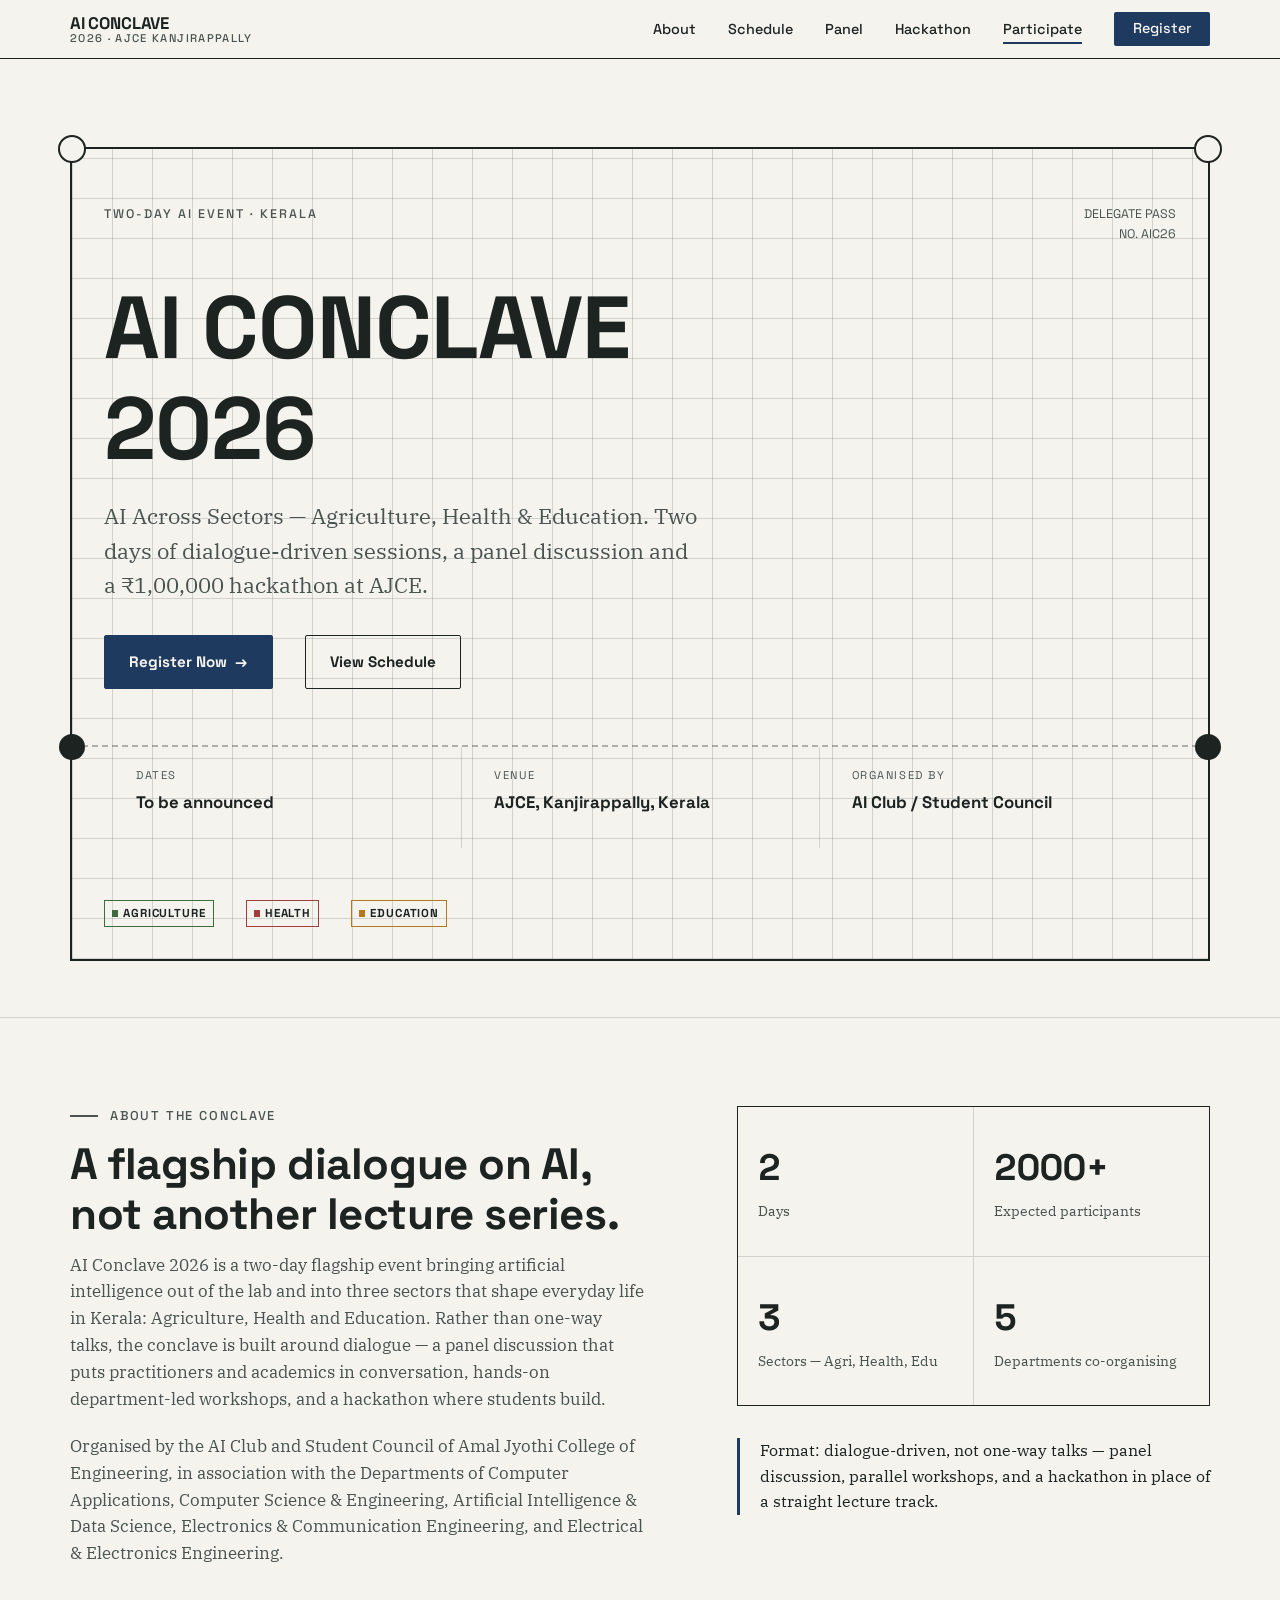
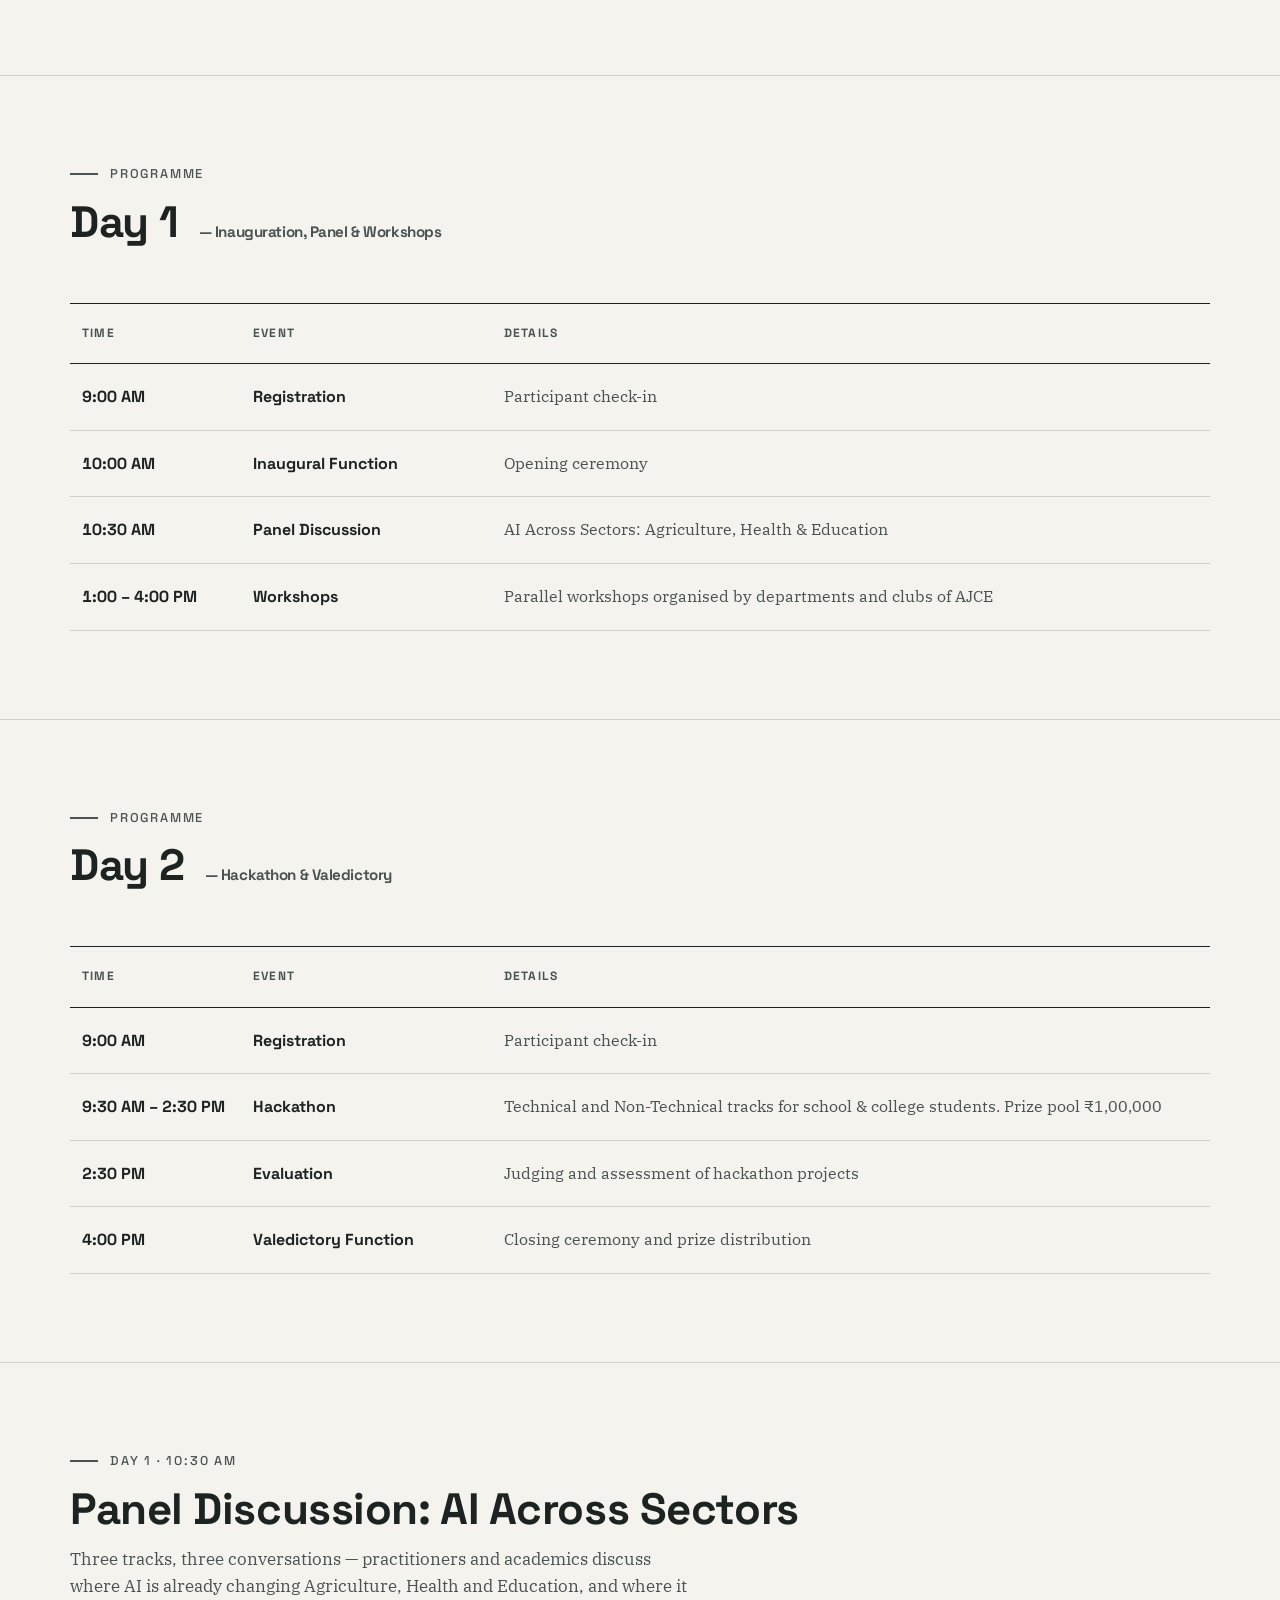
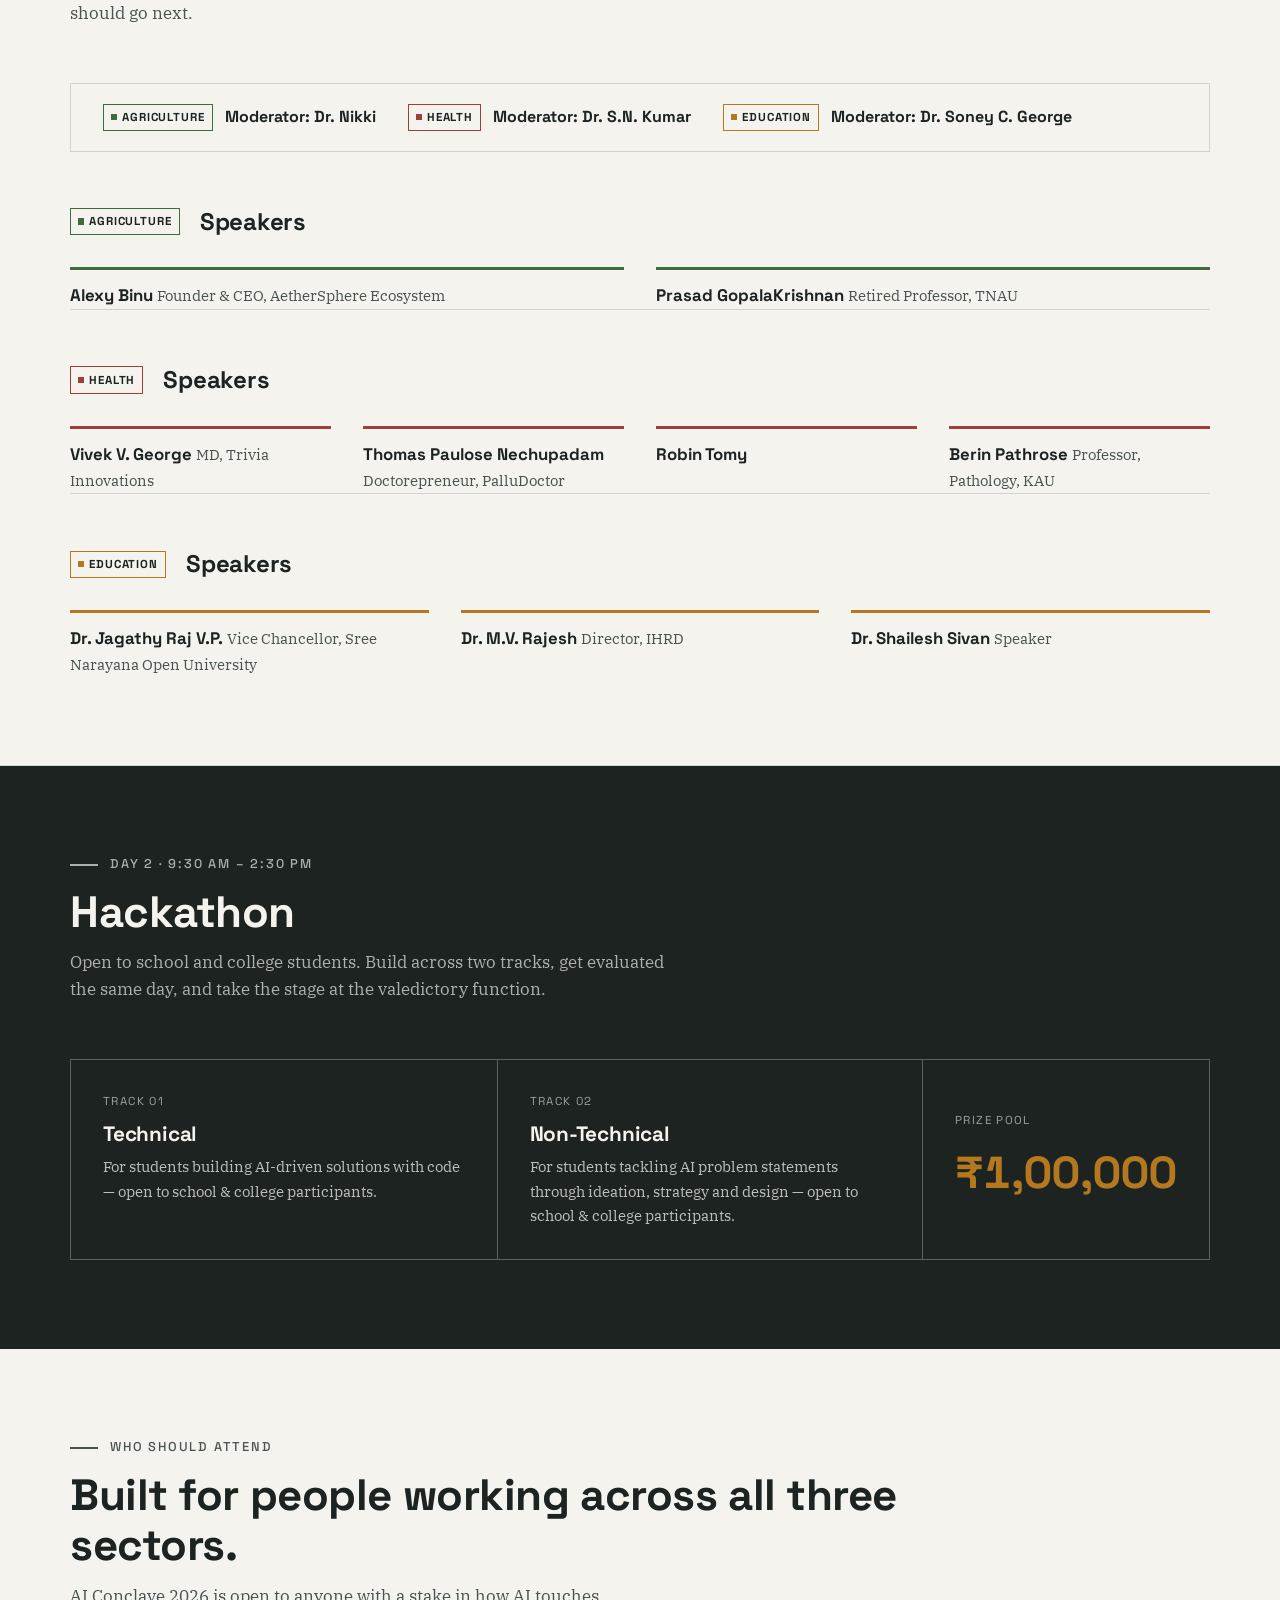
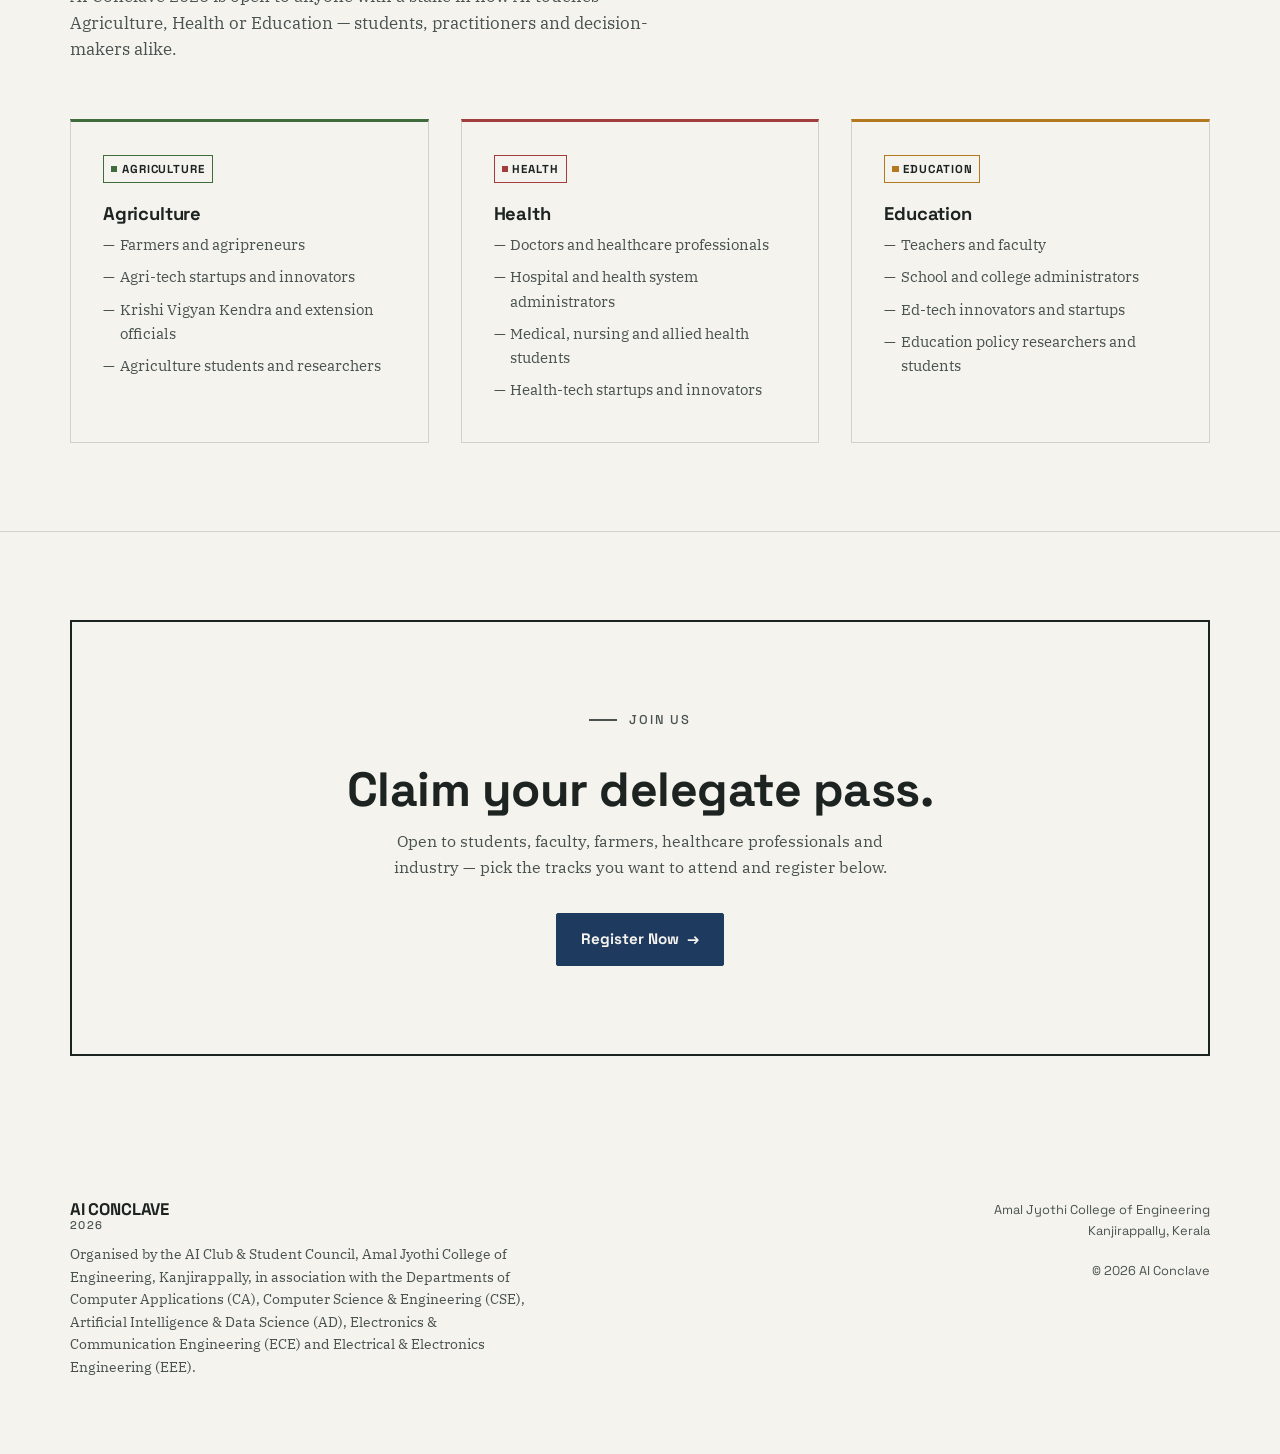
==== index.html @ 281ef2ba "samplesite" ====
<!DOCTYPE html>
<html lang="en">
<head>
  <meta charset="UTF-8" />
  <meta name="viewport" content="width=device-width, initial-scale=1.0" />
  <title>AI Conclave 2026 — AJCE Kanjirappally</title>
  <meta name="description" content="AI Conclave 2026: a two-day AI event at Amal Jyothi College of Engineering, Kanjirappally, exploring AI across Agriculture, Health & Education." />

  <!-- Google Fonts: Space Grotesk (display) + IBM Plex Serif (body) -->
  <link rel="preconnect" href="https://fonts.googleapis.com" />
  <link rel="preconnect" href="https://fonts.gstatic.com" crossorigin />
  <link href="https://fonts.googleapis.com/css2?family=Space+Grotesk:wght@500;700&family=IBM+Plex+Serif:wght@400;600&display=swap" rel="stylesheet" />

  <link rel="stylesheet" href="css/styles.css" />
</head>
<body>
  <a class="skip-link" href="#main">Skip to main content</a>

  <!-- ==========================================================================
       SITE HEADER — sticky top nav with anchor links to each page section and
       a mobile hamburger toggle (see js/main.js initMobileNav()).
       ========================================================================== -->
  <header id="site-header">
    <div class="container header-bar">
      <a class="site-logo" href="#hero">
        AI CONCLAVE
        <span class="logo-year">2026 · AJCE KANJIRAPPALLY</span>
      </a>

      <button class="nav-toggle" type="button" aria-expanded="false" aria-controls="main-nav" id="nav-toggle">
        <span class="sr-only">Menu</span>
        <span class="nav-toggle-bar"></span>
        <span class="nav-toggle-bar"></span>
        <span class="nav-toggle-bar"></span>
      </button>

      <nav class="main-nav" id="main-nav" aria-label="Primary">
        <ul class="main-nav-list">
          <li><a href="#about">About</a></li>
          <li><a href="#schedule-day1">Schedule</a></li>
          <li><a href="#panel">Panel</a></li>
          <li><a href="#hackathon">Hackathon</a></li>
          <li><a href="#participants">Participate</a></li>
          <li><a class="btn btn-primary nav-cta" href="register.html">Register</a></li>
        </ul>
      </nav>
    </div>
  </header>

  <main id="main">

    <!-- ==========================================================================
         #hero — event name, tagline, dates/venue/organiser as a boarding-pass
         style data strip on a "conference ticket" card, plus the sector key
         legend that recurs through the whole site.
         ========================================================================== -->
    <section id="hero">
      <div class="container">
        <div class="hero-ticket" data-reveal>
          <div class="hero-inner">
            <div class="hero-top">
              <span class="hero-eyebrow">Two-Day AI Event · Kerala</span>
              <span class="hero-badge-no">DELEGATE PASS<br />NO. AIC26</span>
            </div>

            <h1 class="hero-title">AI Conclave<br />2026</h1>
            <p class="hero-tagline">AI Across Sectors — Agriculture, Health &amp; Education. Two days of dialogue-driven sessions, a panel discussion and a ₹1,00,000 hackathon at AJCE.</p>

            <div class="hero-actions">
              <a class="btn btn-primary" href="register.html">
                Register Now <span class="btn-arrow" aria-hidden="true">→</span>
              </a>
              <a class="btn btn-outline" href="#schedule-day1">View Schedule</a>
            </div>
          </div>

          <div class="hero-perforation"></div>

          <div class="hero-strip">
            <div class="hero-strip-item">
              <span class="hero-strip-label">Dates</span>
              <span class="hero-strip-value">To be announced</span>
            </div>
            <div class="hero-strip-item">
              <span class="hero-strip-label">Venue</span>
              <span class="hero-strip-value">AJCE, Kanjirappally, Kerala</span>
            </div>
            <div class="hero-strip-item">
              <span class="hero-strip-label">Organised By</span>
              <span class="hero-strip-value">AI Club / Student Council</span>
            </div>
          </div>

          <div class="hero-key">
            <div class="sector-key">
              <span class="stamp stamp-agri">Agriculture</span>
              <span class="stamp stamp-health">Health</span>
              <span class="stamp stamp-edu">Education</span>
            </div>
          </div>
        </div>
      </div>
    </section>

    <!-- ==========================================================================
         #about — what the conclave is: 2-day flagship AI event spanning
         Agriculture/Health/Education, 2000+ expected participants, and the
         "dialogue not lecture" format.
         ========================================================================== -->
    <section id="about" class="section">
      <div class="container about-grid">
        <div data-reveal>
          <p class="eyebrow">About the Conclave</p>
          <h2 class="section-heading">A flagship dialogue on AI, not another lecture series.</h2>
          <p class="section-lede">AI Conclave 2026 is a two-day flagship event bringing artificial intelligence out of the lab and into three sectors that shape everyday life in Kerala: Agriculture, Health and Education. Rather than one-way talks, the conclave is built around dialogue — a panel discussion that puts practitioners and academics in conversation, hands-on department-led workshops, and a hackathon where students build.</p>
          <p class="section-lede">Organised by the AI Club and Student Council of Amal Jyothi College of Engineering, in association with the Departments of Computer Applications, Computer Science &amp; Engineering, Artificial Intelligence &amp; Data Science, Electronics &amp; Communication Engineering, and Electrical &amp; Electronics Engineering.</p>
        </div>

        <div data-reveal>
          <div class="about-stats">
            <div class="about-stat">
              <span class="about-stat-figure mono-figure">2</span>
              <span class="about-stat-label">Days</span>
            </div>
            <div class="about-stat">
              <span class="about-stat-figure mono-figure">2000+</span>
              <span class="about-stat-label">Expected participants</span>
            </div>
            <div class="about-stat">
              <span class="about-stat-figure mono-figure">3</span>
              <span class="about-stat-label">Sectors — Agri, Health, Edu</span>
            </div>
            <div class="about-stat">
              <span class="about-stat-figure mono-figure">5</span>
              <span class="about-stat-label">Departments co-organising</span>
            </div>
          </div>
          <p class="about-principle">Format: dialogue-driven, not one-way talks — panel discussion, parallel workshops, and a hackathon in place of a straight lecture track.</p>
        </div>
      </div>
    </section>

    <!-- ==========================================================================
         #schedule-day1 — Day 1 programme as a ledger-style table (time / event
         / description). Data is fixed; do not alter times or wording.
         ========================================================================== -->
    <section id="schedule-day1" class="section">
      <div class="container">
        <div class="section-head" data-reveal>
          <p class="eyebrow">Programme</p>
          <h2 class="section-heading day-heading">Day 1 <span class="mono-figure">— Inauguration, Panel &amp; Workshops</span></h2>
        </div>

        <table class="schedule-table" data-reveal>
          <caption class="sr-only">Day 1 schedule</caption>
          <thead>
            <tr>
              <th scope="col">Time</th>
              <th scope="col">Event</th>
              <th scope="col">Details</th>
            </tr>
          </thead>
          <tbody>
            <tr>
              <td class="schedule-time mono-figure">9:00 AM</td>
              <td class="schedule-event">Registration</td>
              <td class="schedule-desc">Participant check-in</td>
            </tr>
            <tr>
              <td class="schedule-time mono-figure">10:00 AM</td>
              <td class="schedule-event">Inaugural Function</td>
              <td class="schedule-desc">Opening ceremony</td>
            </tr>
            <tr>
              <td class="schedule-time mono-figure">10:30 AM</td>
              <td class="schedule-event">Panel Discussion</td>
              <td class="schedule-desc">AI Across Sectors: Agriculture, Health &amp; Education</td>
            </tr>
            <tr>
              <td class="schedule-time mono-figure">1:00 – 4:00 PM</td>
              <td class="schedule-event">Workshops</td>
              <td class="schedule-desc">Parallel workshops organised by departments and clubs of AJCE</td>
            </tr>
          </tbody>
        </table>
      </div>
    </section>

    <!-- ==========================================================================
         #schedule-day2 — Day 2 programme: hackathon, evaluation, valedictory.
         ========================================================================== -->
    <section id="schedule-day2" class="section">
      <div class="container">
        <div class="section-head" data-reveal>
          <p class="eyebrow">Programme</p>
          <h2 class="section-heading day-heading">Day 2 <span class="mono-figure">— Hackathon &amp; Valedictory</span></h2>
        </div>

        <table class="schedule-table" data-reveal>
          <caption class="sr-only">Day 2 schedule</caption>
          <thead>
            <tr>
              <th scope="col">Time</th>
              <th scope="col">Event</th>
              <th scope="col">Details</th>
            </tr>
          </thead>
          <tbody>
            <tr>
              <td class="schedule-time mono-figure">9:00 AM</td>
              <td class="schedule-event">Registration</td>
              <td class="schedule-desc">Participant check-in</td>
            </tr>
            <tr>
              <td class="schedule-time mono-figure">9:30 AM – 2:30 PM</td>
              <td class="schedule-event">Hackathon</td>
              <td class="schedule-desc">Technical and Non-Technical tracks for school &amp; college students. Prize pool ₹1,00,000</td>
            </tr>
            <tr>
              <td class="schedule-time mono-figure">2:30 PM</td>
              <td class="schedule-event">Evaluation</td>
              <td class="schedule-desc">Judging and assessment of hackathon projects</td>
            </tr>
            <tr>
              <td class="schedule-time mono-figure">4:00 PM</td>
              <td class="schedule-event">Valedictory Function</td>
              <td class="schedule-desc">Closing ceremony and prize distribution</td>
            </tr>
          </tbody>
        </table>
      </div>
    </section>

    <!-- ==========================================================================
         #panel — "AI Across Sectors" panel discussion. Contains three
         sub-sections (#panel-agriculture, #panel-health, #panel-education),
         each listing that track's speakers and moderator.
         ========================================================================== -->
    <section id="panel" class="section">
      <div class="container">
        <div class="section-head" data-reveal>
          <p class="eyebrow">Day 1 · 10:30 AM</p>
          <h2 class="section-heading">Panel Discussion: AI Across Sectors</h2>
          <p class="section-lede">Three tracks, three conversations — practitioners and academics discuss where AI is already changing Agriculture, Health and Education, and where it should go next.</p>
        </div>

        <div class="panel-moderators" data-reveal>
          <div class="panel-moderator">
            <span class="stamp stamp-agri">Agriculture</span>
            <span class="panel-moderator-name">Moderator: Dr. Nikki</span>
          </div>
          <div class="panel-moderator">
            <span class="stamp stamp-health">Health</span>
            <span class="panel-moderator-name">Moderator: Dr. S.N. Kumar</span>
          </div>
          <div class="panel-moderator">
            <span class="stamp stamp-edu">Education</span>
            <span class="panel-moderator-name">Moderator: Dr. Soney C. George</span>
          </div>
        </div>

        <!-- #panel-agriculture -->
        <section id="panel-agriculture" class="panel-track" data-reveal aria-labelledby="panel-agriculture-heading">
          <div class="panel-track-head">
            <span class="stamp stamp-agri">Agriculture</span>
            <h3 id="panel-agriculture-heading">Speakers</h3>
          </div>
          <div class="speaker-grid tone-agri">
            <div class="speaker-card">
              <span class="speaker-name">Alexy Binu</span>
              <span class="speaker-role">Founder &amp; CEO, AetherSphere Ecosystem</span>
            </div>
            <div class="speaker-card">
              <span class="speaker-name">Prasad GopalaKrishnan</span>
              <span class="speaker-role">Retired Professor, TNAU</span>
            </div>
          </div>
        </section>

        <!-- #panel-health -->
        <section id="panel-health" class="panel-track" data-reveal aria-labelledby="panel-health-heading">
          <div class="panel-track-head">
            <span class="stamp stamp-health">Health</span>
            <h3 id="panel-health-heading">Speakers</h3>
          </div>
          <div class="speaker-grid tone-health">
            <div class="speaker-card">
              <span class="speaker-name">Vivek V. George</span>
              <span class="speaker-role">MD, Trivia Innovations</span>
            </div>
            <div class="speaker-card">
              <span class="speaker-name">Thomas Paulose Nechupadam</span>
              <span class="speaker-role">Doctorepreneur, PalluDoctor</span>
            </div>
            <div class="speaker-card">
              <span class="speaker-name">Robin Tomy</span>
            </div>
            <div class="speaker-card">
              <span class="speaker-name">Berin Pathrose</span>
              <span class="speaker-role">Professor, Pathology, KAU</span>
            </div>
          </div>
        </section>

        <!-- #panel-education -->
        <section id="panel-education" class="panel-track" data-reveal aria-labelledby="panel-education-heading">
          <div class="panel-track-head">
            <span class="stamp stamp-edu">Education</span>
            <h3 id="panel-education-heading">Speakers</h3>
          </div>
          <div class="speaker-grid tone-edu">
            <div class="speaker-card">
              <span class="speaker-name">Dr. Jagathy Raj V.P.</span>
              <span class="speaker-role">Vice Chancellor, Sree Narayana Open University</span>
            </div>
            <div class="speaker-card">
              <span class="speaker-name">Dr. M.V. Rajesh</span>
              <span class="speaker-role">Director, IHRD</span>
            </div>
            <div class="speaker-card">
              <span class="speaker-name">Dr. Shailesh Sivan</span>
              <span class="speaker-role">Speaker</span>
            </div>
          </div>
        </section>
      </div>
    </section>

    <!-- ==========================================================================
         #hackathon — Day 2 highlight: Technical / Non-Technical tracks and the
         ₹1,00,000 prize pool, called out on a dark band for contrast.
         ========================================================================== -->
    <section id="hackathon" class="section">
      <div class="container">
        <div class="section-head" data-reveal>
          <p class="eyebrow">Day 2 · 9:30 AM – 2:30 PM</p>
          <h2 class="section-heading">Hackathon</h2>
          <p class="section-lede">Open to school and college students. Build across two tracks, get evaluated the same day, and take the stage at the valedictory function.</p>
        </div>

        <div class="hackathon-grid" data-reveal>
          <div class="hackathon-track">
            <span class="hackathon-track-label">Track 01</span>
            <h3>Technical</h3>
            <p>For students building AI-driven solutions with code — open to school &amp; college participants.</p>
          </div>
          <div class="hackathon-track">
            <span class="hackathon-track-label">Track 02</span>
            <h3>Non-Technical</h3>
            <p>For students tackling AI problem statements through ideation, strategy and design — open to school &amp; college participants.</p>
          </div>
          <div class="hackathon-prize">
            <span class="hackathon-prize-label">Prize Pool</span>
            <span class="hackathon-prize-figure mono-figure">₹1,00,000</span>
          </div>
        </div>
      </div>
    </section>

    <!-- ==========================================================================
         #participants — "who should attend", grouped by the three sectors
         (#participants-agri, #participants-health, #participants-edu).
         ========================================================================== -->
    <section id="participants" class="section">
      <div class="container">
        <div class="section-head" data-reveal>
          <p class="eyebrow">Who Should Attend</p>
          <h2 class="section-heading">Built for people working across all three sectors.</h2>
          <p class="section-lede">AI Conclave 2026 is open to anyone with a stake in how AI touches Agriculture, Health or Education — students, practitioners and decision-makers alike.</p>
        </div>

        <div class="participants-grid">
          <!-- #participants-agri -->
          <div id="participants-agri" class="participant-group tone-agri" data-reveal>
            <span class="stamp stamp-agri">Agriculture</span>
            <h3>Agriculture</h3>
            <ul class="participant-list">
              <li>Farmers and agripreneurs</li>
              <li>Agri-tech startups and innovators</li>
              <li>Krishi Vigyan Kendra and extension officials</li>
              <li>Agriculture students and researchers</li>
            </ul>
          </div>

          <!-- #participants-health -->
          <div id="participants-health" class="participant-group tone-health" data-reveal>
            <span class="stamp stamp-health">Health</span>
            <h3>Health</h3>
            <ul class="participant-list">
              <li>Doctors and healthcare professionals</li>
              <li>Hospital and health system administrators</li>
              <li>Medical, nursing and allied health students</li>
              <li>Health-tech startups and innovators</li>
            </ul>
          </div>

          <!-- #participants-edu -->
          <div id="participants-edu" class="participant-group tone-edu" data-reveal>
            <span class="stamp stamp-edu">Education</span>
            <h3>Education</h3>
            <ul class="participant-list">
              <li>Teachers and faculty</li>
              <li>School and college administrators</li>
              <li>Ed-tech innovators and startups</li>
              <li>Education policy researchers and students</li>
            </ul>
          </div>
        </div>
      </div>
    </section>

    <!-- ==========================================================================
         #register — closing call-to-action band linking through to the
         registration page (register.html).
         ========================================================================== -->
    <section id="register" class="section">
      <div class="container">
        <div class="register-cta-ticket" data-reveal>
          <p class="eyebrow eyebrow-center">Join Us</p>
          <h2>Claim your delegate pass.</h2>
          <p>Open to students, faculty, farmers, healthcare professionals and industry — pick the tracks you want to attend and register below.</p>
          <a class="btn btn-primary" href="register.html">
            Register Now <span class="btn-arrow" aria-hidden="true">→</span>
          </a>
        </div>
      </div>
    </section>
  </main>

  <!-- ==========================================================================
       #footer — organiser credit for the AI Club / Student Council and the
       five co-organising departments.
       ========================================================================== -->
  <footer id="footer">
    <div class="container footer-grid">
      <div class="footer-org">
        <span class="site-logo">AI CONCLAVE <span class="logo-year">2026</span></span>
        <p class="footer-departments">Organised by the AI Club &amp; Student Council, Amal Jyothi College of Engineering, Kanjirappally, in association with the Departments of Computer Applications (CA), Computer Science &amp; Engineering (CSE), Artificial Intelligence &amp; Data Science (AD), Electronics &amp; Communication Engineering (ECE) and Electrical &amp; Electronics Engineering (EEE).</p>
      </div>
      <div class="footer-meta">
        <p>Amal Jyothi College of Engineering<br />Kanjirappally, Kerala</p>
        <p>&copy; 2026 AI Conclave</p>
      </div>
    </div>
  </footer>

  <script src="js/main.js"></script>
</body>
</html>
---- css/styles.css ----
/* ==========================================================================
   AI CONCLAVE 2026 — STYLESHEET
   Organised in named blocks that mirror the HTML section IDs. Each block is
   self-contained (rules + its own responsive tweaks) so a volunteer can open
   one block and know exactly what it controls.

   CONTENTS
   1.  Custom properties (design tokens)
   2.  Reset & base
   3.  Typography utilities
   4.  Layout utilities
   5.  Buttons & sector stamps (shared components)
   6.  #site-header
   7.  #hero
   8.  #about
   9.  #schedule-day1 / #schedule-day2
   10. #panel (panel-agriculture / panel-health / panel-education)
   11. #hackathon
   12. #participants (participants-agri / -health / -edu)
   13. #register (index CTA band)
   14. #footer
   15. Register page — #registration-form
   16. Scroll-reveal animation hook
   17. Reduced motion
   ========================================================================== */

/* --------------------------------------------------------------------------
   1. Custom properties
   -------------------------------------------------------------------------- */
:root {
  /* Colors */
  --color-paper: #f4f3ee;
  --color-paper-alt: #eae7dc;
  --color-ink: #1c2321;
  --color-ink-soft: #4a5350;
  --color-line: rgba(28, 35, 33, 0.16);
  --color-line-strong: rgba(28, 35, 33, 0.32);

  --color-indigo: #1e3a5f;
  --color-indigo-dark: #142943;

  --color-agri: #3f6b3d;
  --color-health: #a13d3d;
  --color-edu: #b4791f;

  /* Type */
  --font-display: "Space Grotesk", "Segoe UI", sans-serif;
  --font-body: "IBM Plex Serif", Georgia, serif;

  /* Spacing scale */
  --space-2xs: 0.25rem;
  --space-xs: 0.5rem;
  --space-sm: 0.75rem;
  --space-md: 1.25rem;
  --space-lg: 2rem;
  --space-xl: 3.5rem;
  --space-2xl: 5.5rem;

  /* Layout */
  --container-width: 1180px;
  --border-thin: 1px solid var(--color-line);
  --border-strong: 1px solid var(--color-ink);
}

/* --------------------------------------------------------------------------
   2. Reset & base
   -------------------------------------------------------------------------- */
*,
*::before,
*::after {
  box-sizing: border-box;
}

html {
  scroll-behavior: smooth;
}

body {
  margin: 0;
  background: var(--color-paper);
  color: var(--color-ink);
  font-family: var(--font-body);
  font-size: 1rem;
  line-height: 1.6;
  -webkit-font-smoothing: antialiased;
}

img {
  max-width: 100%;
  display: block;
}

a {
  color: inherit;
}

ul,
ol {
  padding: 0;
  margin: 0;
}

li {
  list-style: none;
}

button {
  font-family: inherit;
}

/* Skip link — keyboard accessibility */
.skip-link {
  position: absolute;
  left: -999px;
  top: 0;
  background: var(--color-ink);
  color: var(--color-paper);
  padding: var(--space-sm) var(--space-md);
  z-index: 200;
  font-family: var(--font-display);
  text-decoration: none;
}

.skip-link:focus {
  left: var(--space-md);
  top: var(--space-md);
}

/* Visible keyboard focus states throughout the site */
a:focus-visible,
button:focus-visible,
input:focus-visible,
select:focus-visible,
textarea:focus-visible,
[tabindex]:focus-visible {
  outline: 3px solid var(--color-indigo);
  outline-offset: 3px;
}

/* --------------------------------------------------------------------------
   3. Typography utilities
   -------------------------------------------------------------------------- */
h1,
h2,
h3,
h4 {
  font-family: var(--font-display);
  font-weight: 700;
  line-height: 1.15;
  margin: 0 0 var(--space-sm);
  letter-spacing: -0.01em;
}

p {
  margin: 0 0 var(--space-md);
}

.eyebrow {
  font-family: var(--font-display);
  font-weight: 500;
  text-transform: uppercase;
  letter-spacing: 0.14em;
  font-size: 0.8rem;
  color: var(--color-ink-soft);
  display: flex;
  align-items: center;
  gap: var(--space-sm);
  margin: 0 0 var(--space-sm);
}

.eyebrow::before {
  content: "";
  width: 1.75rem;
  height: 2px;
  background: currentColor;
  display: inline-block;
}

.section-heading {
  font-size: clamp(1.75rem, 1.3rem + 1.8vw, 2.75rem);
  max-width: 32ch;
}

.section-lede {
  max-width: 62ch;
  color: var(--color-ink-soft);
  font-size: 1.05rem;
}

.mono-figure {
  font-family: var(--font-display);
  font-variant-numeric: tabular-nums;
}

.sr-only {
  position: absolute;
  width: 1px;
  height: 1px;
  padding: 0;
  margin: -1px;
  overflow: hidden;
  clip: rect(0, 0, 0, 0);
  white-space: nowrap;
  border: 0;
}

/* Sector tone utilities — set currentColor so stamps/borders inside inherit
   the right sector accent without repeating inline styles. */
.tone-agri {
  color: var(--color-agri);
}

.tone-health {
  color: var(--color-health);
}

.tone-edu {
  color: var(--color-edu);
}

/* --------------------------------------------------------------------------
   4. Layout utilities
   -------------------------------------------------------------------------- */
.container {
  width: 100%;
  max-width: var(--container-width);
  margin-inline: auto;
  padding-inline: var(--space-md);
}

.section {
  padding-block: var(--space-2xl);
  border-bottom: var(--border-thin);
}

.section-head {
  margin-bottom: var(--space-xl);
}

@media (max-width: 640px) {
  .section {
    padding-block: var(--space-xl);
  }
}

/* Faint grid-line texture, used sparingly as a structural motif (not decoration) */
.grid-texture {
  background-image:
    repeating-linear-gradient(0deg, var(--color-line) 0, var(--color-line) 1px, transparent 1px, transparent 48px),
    repeating-linear-gradient(90deg, var(--color-line) 0, var(--color-line) 1px, transparent 1px, transparent 48px);
  background-position: center top;
}

/* --------------------------------------------------------------------------
   5. Buttons & sector stamps (shared components)
   -------------------------------------------------------------------------- */
.btn {
  display: inline-flex;
  align-items: center;
  gap: var(--space-xs);
  font-family: var(--font-display);
  font-weight: 700;
  font-size: 0.95rem;
  text-decoration: none;
  padding: 0.9em 1.6em;
  border: var(--border-strong);
  border-radius: 2px;
  cursor: pointer;
  transition: transform 0.15s ease, background-color 0.15s ease, color 0.15s ease;
}

.btn-primary {
  background: var(--color-indigo);
  border-color: var(--color-indigo);
  color: var(--color-paper);
}

.btn-primary:hover {
  background: var(--color-indigo-dark);
  border-color: var(--color-indigo-dark);
}

.btn-outline {
  background: transparent;
  color: var(--color-ink);
}

.btn-outline:hover {
  background: var(--color-ink);
  color: var(--color-paper);
}

.btn:active {
  transform: translateY(1px);
}

.btn-arrow {
  transition: transform 0.15s ease;
}

.btn:hover .btn-arrow {
  transform: translateX(3px);
}

/* Sector stamp — the site's recurring wayfinding chip.
   Every speaker, schedule row and audience group tied to a sector
   carries one of these so the color-code reads consistently site-wide.
   The label text always stays high-contrast ink; only the border and
   dot carry the sector color, via --stamp-color (kept separate from
   `color` so the small-text label never drops below AA contrast). */
.stamp {
  display: inline-flex;
  align-items: center;
  gap: 0.4em;
  font-family: var(--font-display);
  font-weight: 700;
  font-size: 0.72rem;
  text-transform: uppercase;
  letter-spacing: 0.08em;
  padding: 0.3em 0.6em;
  color: var(--color-ink);
  border: 1px solid var(--stamp-color, var(--color-ink));
  white-space: nowrap;
}

.stamp::before {
  content: "";
  width: 0.55em;
  height: 0.55em;
  background: var(--stamp-color, currentColor);
  display: inline-block;
}

.stamp-agri {
  --stamp-color: var(--color-agri);
}

.stamp-health {
  --stamp-color: var(--color-health);
}

.stamp-edu {
  --stamp-color: var(--color-edu);
}

/* Sector key legend, reused in hero + panel + participants intros */
.sector-key {
  display: flex;
  flex-wrap: wrap;
  gap: var(--space-sm) var(--space-lg);
}

/* --------------------------------------------------------------------------
   6. #site-header
   -------------------------------------------------------------------------- */
#site-header {
  position: sticky;
  top: 0;
  z-index: 100;
  background: var(--color-paper);
  border-bottom: var(--border-strong);
}

.header-bar {
  display: flex;
  align-items: center;
  justify-content: space-between;
  padding-block: var(--space-sm);
}

.site-logo {
  font-family: var(--font-display);
  font-weight: 700;
  font-size: 1.05rem;
  text-decoration: none;
  color: var(--color-ink);
  letter-spacing: -0.01em;
  line-height: 1.1;
  display: flex;
  flex-direction: column;
}

.site-logo .logo-year {
  font-size: 0.7rem;
  font-weight: 500;
  color: var(--color-ink-soft);
  letter-spacing: 0.12em;
}

.main-nav {
  display: flex;
  align-items: center;
  gap: var(--space-lg);
}

.main-nav-list {
  display: flex;
  gap: var(--space-lg);
  align-items: center;
}

.main-nav-list a {
  font-family: var(--font-display);
  font-weight: 500;
  font-size: 0.9rem;
  text-decoration: none;
  padding-block: var(--space-2xs);
  border-bottom: 2px solid transparent;
}

.main-nav-list a:hover,
.main-nav-list a.is-active {
  border-bottom-color: var(--color-indigo);
}

.nav-cta {
  padding: 0.55em 1.2em;
  font-size: 0.85rem;
}

.nav-toggle {
  display: none;
  background: transparent;
  border: var(--border-strong);
  padding: 0.4rem 0.55rem;
  cursor: pointer;
}

.nav-toggle-bar {
  display: block;
  width: 20px;
  height: 2px;
  background: var(--color-ink);
  margin: 4px 0;
  transition: transform 0.2s ease, opacity 0.2s ease;
}

@media (max-width: 860px) {
  .nav-toggle {
    display: block;
  }

  .main-nav {
    position: fixed;
    inset: 0 0 0 30%;
    top: 57px;
    background: var(--color-paper);
    border-left: var(--border-strong);
    flex-direction: column;
    align-items: stretch;
    padding: var(--space-lg) var(--space-md);
    transform: translateX(100%);
    transition: transform 0.25s ease;
  }

  .main-nav.is-open {
    transform: translateX(0);
  }

  .main-nav-list {
    flex-direction: column;
    align-items: flex-start;
    gap: var(--space-md);
  }

  .nav-cta {
    margin-top: var(--space-md);
  }

  body.nav-open {
    overflow: hidden;
  }
}

@media (max-width: 420px) {
  .main-nav {
    inset: 0;
    top: 57px;
  }
}

/* --------------------------------------------------------------------------
   7. #hero
   -------------------------------------------------------------------------- */
#hero {
  padding-block: var(--space-2xl) var(--space-xl);
  border-bottom: var(--border-thin);
}

.hero-ticket {
  position: relative;
  border: 2px solid var(--color-ink);
  background-color: var(--color-paper);
  background-image:
    repeating-linear-gradient(0deg, var(--color-line) 0, var(--color-line) 1px, transparent 1px, transparent 40px),
    repeating-linear-gradient(90deg, var(--color-line) 0, var(--color-line) 1px, transparent 1px, transparent 40px);
  padding: var(--space-xl) var(--space-lg) 0;
}

/* Punch notches on the top-left/top-right corners of the ticket, each its
   own pseudo-element so they stay pinned to the card's own edges at any
   width (rather than the viewport's). */
.hero-ticket::before,
.hero-ticket::after {
  content: "";
  position: absolute;
  z-index: 2;
  top: -14px;
  width: 28px;
  height: 28px;
  border-radius: 50%;
  background: var(--color-paper);
  border: 2px solid var(--color-ink);
}

.hero-ticket::before {
  left: -14px;
}

.hero-ticket::after {
  right: -14px;
}

.hero-inner {
  position: relative;
  z-index: 1;
}

.hero-top {
  display: flex;
  justify-content: space-between;
  align-items: flex-start;
  gap: var(--space-md);
  margin-bottom: var(--space-lg);
}

.hero-eyebrow {
  font-family: var(--font-display);
  font-weight: 500;
  text-transform: uppercase;
  letter-spacing: 0.16em;
  font-size: 0.78rem;
  color: var(--color-ink-soft);
}

.hero-badge-no {
  font-family: var(--font-display);
  font-size: 0.78rem;
  color: var(--color-ink-soft);
  text-align: right;
}

.hero-title {
  font-size: clamp(2.6rem, 1.7rem + 5vw, 5.5rem);
  margin: 0 0 var(--space-md);
  text-transform: uppercase;
}

.hero-tagline {
  font-family: var(--font-body);
  font-size: clamp(1.05rem, 0.95rem + 0.5vw, 1.35rem);
  max-width: 46ch;
  color: var(--color-ink-soft);
  margin-bottom: var(--space-lg);
}

.hero-actions {
  display: flex;
  align-items: center;
  gap: var(--space-lg);
  flex-wrap: wrap;
  margin-bottom: var(--space-xl);
}

/* Perforated tear line above the boarding-pass style data strip */
.hero-perforation {
  position: relative;
  z-index: 1;
  border-top: 2px dashed var(--color-line-strong);
  margin: 0 calc(var(--space-lg) * -1);
}

.hero-perforation::before,
.hero-perforation::after {
  content: "";
  position: absolute;
  top: -13px;
  width: 26px;
  height: 26px;
  border-radius: 50%;
  background: var(--color-ink);
}

.hero-perforation::before {
  left: -13px;
}

.hero-perforation::after {
  right: -13px;
}

.hero-strip {
  position: relative;
  z-index: 1;
  display: grid;
  grid-template-columns: repeat(3, 1fr);
  margin: 0 calc(var(--space-lg) * -1);
  padding: 0 var(--space-lg);
}

.hero-strip-item {
  padding: var(--space-md) var(--space-lg) var(--space-lg);
  border-left: var(--border-thin);
}

.hero-strip-item:first-child {
  border-left: none;
}

.hero-strip-label {
  display: block;
  font-family: var(--font-display);
  font-size: 0.7rem;
  text-transform: uppercase;
  letter-spacing: 0.14em;
  color: var(--color-ink-soft);
  margin-bottom: 0.4em;
}

.hero-strip-value {
  font-family: var(--font-display);
  font-weight: 700;
  font-size: 1.05rem;
}

.hero-key {
  margin-top: var(--space-lg);
  padding: var(--space-md) 0 var(--space-lg);
}

@media (max-width: 720px) {
  .hero-strip {
    grid-template-columns: 1fr;
  }

  .hero-strip-item {
    border-left: none;
    border-top: var(--border-thin);
    padding-inline: 0;
  }

  .hero-strip-item:first-child {
    border-top: none;
  }

  .hero-ticket {
    padding-inline: var(--space-md);
  }

  .hero-perforation,
  .hero-strip {
    margin-inline: calc(var(--space-md) * -1);
  }

  .hero-strip {
    padding-inline: var(--space-md);
  }
}

@media (max-width: 480px) {
  .hero-top {
    flex-direction: column;
    gap: var(--space-xs);
  }

  .hero-badge-no {
    text-align: left;
  }
}

/* --------------------------------------------------------------------------
   8. #about
   -------------------------------------------------------------------------- */
.about-grid {
  display: grid;
  grid-template-columns: 1.1fr 0.9fr;
  gap: var(--space-2xl);
  align-items: start;
}

.about-stats {
  display: grid;
  grid-template-columns: 1fr 1fr;
  border: var(--border-strong);
}

.about-stat {
  padding: var(--space-lg) var(--space-md);
  border-left: var(--border-thin);
  border-top: var(--border-thin);
}

.about-stat:nth-child(odd) {
  border-left: none;
}

.about-stat:nth-child(-n + 2) {
  border-top: none;
}

.about-stat-figure {
  font-family: var(--font-display);
  font-size: clamp(1.8rem, 1.5rem + 1vw, 2.4rem);
  font-weight: 700;
  display: block;
}

.about-stat-label {
  color: var(--color-ink-soft);
  font-size: 0.9rem;
}

.about-principle {
  border-left: 3px solid var(--color-indigo);
  padding-left: var(--space-md);
  margin-top: var(--space-lg);
}

@media (max-width: 860px) {
  .about-grid {
    grid-template-columns: 1fr;
    gap: var(--space-xl);
  }
}

/* --------------------------------------------------------------------------
   9. #schedule-day1 / #schedule-day2
   -------------------------------------------------------------------------- */
.schedule-table {
  width: 100%;
  border-collapse: collapse;
  border-top: var(--border-strong);
}

.schedule-table caption {
  text-align: left;
  margin-bottom: var(--space-md);
}

.schedule-table th,
.schedule-table td {
  text-align: left;
  padding: var(--space-md) var(--space-sm);
  border-bottom: var(--border-thin);
  vertical-align: top;
}

.schedule-table thead th {
  font-family: var(--font-display);
  font-size: 0.75rem;
  text-transform: uppercase;
  letter-spacing: 0.1em;
  color: var(--color-ink-soft);
  border-bottom: var(--border-strong);
}

.schedule-time {
  font-family: var(--font-display);
  font-weight: 700;
  white-space: nowrap;
  width: 15%;
}

.schedule-event {
  font-family: var(--font-display);
  font-weight: 700;
  width: 22%;
}

.schedule-desc {
  color: var(--color-ink-soft);
}

.schedule-table tbody tr:hover {
  background: var(--color-paper-alt);
}

.day-heading {
  display: flex;
  align-items: baseline;
  gap: var(--space-md);
  flex-wrap: wrap;
}

.day-heading .mono-figure {
  font-size: 0.95rem;
  color: var(--color-ink-soft);
}

@media (max-width: 640px) {
  .schedule-table,
  .schedule-table tbody,
  .schedule-table tr,
  .schedule-table td {
    display: block;
    width: auto;
  }

  .schedule-table thead {
    display: none;
  }

  .schedule-table tr {
    padding-block: var(--space-sm);
    border-bottom: var(--border-thin);
  }

  .schedule-table td {
    border-bottom: none;
    padding: 0.2rem 0;
  }
}

/* --------------------------------------------------------------------------
   10. #panel (panel-agriculture / panel-health / panel-education)
   -------------------------------------------------------------------------- */
.panel-moderators {
  display: flex;
  flex-wrap: wrap;
  gap: var(--space-lg);
  border: var(--border-thin);
  padding: var(--space-md) var(--space-lg);
  margin-bottom: var(--space-xl);
}

.panel-moderator {
  display: flex;
  align-items: center;
  gap: var(--space-sm);
}

.panel-moderator-name {
  font-family: var(--font-display);
  font-weight: 700;
}

.panel-track {
  padding-top: var(--space-xl);
  border-top: var(--border-thin);
}

.panel-track:first-of-type {
  padding-top: 0;
  border-top: none;
}

.panel-track-head {
  display: flex;
  align-items: center;
  gap: var(--space-md);
  margin-bottom: var(--space-lg);
}

.panel-track-head h3 {
  margin: 0;
  font-size: 1.5rem;
}

.speaker-grid {
  display: grid;
  grid-template-columns: repeat(auto-fit, minmax(260px, 1fr));
  gap: var(--space-lg);
}

.speaker-card {
  border-top: 3px solid currentColor;
  padding-top: var(--space-sm);
}

.speaker-name {
  font-family: var(--font-display);
  font-weight: 700;
  font-size: 1.05rem;
  color: var(--color-ink);
}

.speaker-role {
  color: var(--color-ink-soft);
  font-size: 0.92rem;
}

/* --------------------------------------------------------------------------
   11. #hackathon
   -------------------------------------------------------------------------- */
#hackathon {
  background: var(--color-ink);
  color: var(--color-paper);
}

#hackathon .eyebrow,
#hackathon .section-lede {
  color: rgba(244, 243, 238, 0.68);
}

#hackathon .section-heading {
  color: var(--color-paper);
}

.hackathon-grid {
  display: grid;
  grid-template-columns: 1fr 1fr auto;
  gap: 0;
  border: 1px solid rgba(244, 243, 238, 0.3);
}

.hackathon-track {
  padding: var(--space-lg);
  border-left: 1px solid rgba(244, 243, 238, 0.3);
}

.hackathon-track:first-child {
  border-left: none;
}

.hackathon-track-label {
  font-family: var(--font-display);
  font-size: 0.72rem;
  text-transform: uppercase;
  letter-spacing: 0.12em;
  color: rgba(244, 243, 238, 0.6);
  margin-bottom: var(--space-sm);
  display: block;
}

.hackathon-track h3 {
  color: var(--color-paper);
  font-size: 1.3rem;
  margin-bottom: var(--space-xs);
}

.hackathon-track p {
  color: rgba(244, 243, 238, 0.75);
  margin-bottom: 0;
  font-size: 0.95rem;
}

.hackathon-prize {
  padding: var(--space-lg);
  display: flex;
  flex-direction: column;
  justify-content: center;
  align-items: flex-start;
  min-width: 220px;
  border-left: 1px solid rgba(244, 243, 238, 0.3);
}

.hackathon-prize-label {
  font-family: var(--font-display);
  font-size: 0.72rem;
  text-transform: uppercase;
  letter-spacing: 0.12em;
  color: rgba(244, 243, 238, 0.6);
  margin-bottom: var(--space-xs);
}

.hackathon-prize-figure {
  font-family: var(--font-display);
  font-weight: 700;
  font-size: clamp(2rem, 1.6rem + 1.6vw, 2.8rem);
  color: var(--color-edu);
}

@media (max-width: 780px) {
  .hackathon-grid {
    grid-template-columns: 1fr;
  }

  .hackathon-track,
  .hackathon-prize {
    border-left: none;
    border-top: 1px solid rgba(244, 243, 238, 0.3);
  }

  .hackathon-track:first-child {
    border-top: none;
  }
}

/* --------------------------------------------------------------------------
   12. #participants (participants-agri / -health / -edu)
   -------------------------------------------------------------------------- */
.participants-grid {
  display: grid;
  grid-template-columns: repeat(3, 1fr);
  gap: var(--space-lg);
}

.participant-group {
  border: var(--border-thin);
  border-top: 3px solid currentColor;
  padding: var(--space-lg);
}

.participant-group h3 {
  font-size: 1.15rem;
  margin-bottom: var(--space-xs);
  color: var(--color-ink);
}

.participant-group .stamp {
  margin-bottom: var(--space-md);
}

.participant-list li {
  position: relative;
  padding-left: 1.1em;
  margin-bottom: var(--space-xs);
  color: var(--color-ink-soft);
  font-size: 0.95rem;
}

.participant-list li::before {
  content: "\2014";
  position: absolute;
  left: 0;
  color: currentColor;
}

@media (max-width: 900px) {
  .participants-grid {
    grid-template-columns: 1fr;
  }
}

/* --------------------------------------------------------------------------
   13. #register (index CTA band)
   -------------------------------------------------------------------------- */
#register {
  border-bottom: none;
}

.register-cta-ticket {
  border: 2px solid var(--color-ink);
  padding: var(--space-2xl) var(--space-lg);
  text-align: center;
  position: relative;
}

.register-cta-ticket .eyebrow-center {
  justify-content: center;
}

.register-cta-ticket h2 {
  font-size: clamp(1.8rem, 1.4rem + 2vw, 3rem);
  margin-bottom: var(--space-sm);
}

.register-cta-ticket p {
  max-width: 50ch;
  margin-inline: auto;
  color: var(--color-ink-soft);
  margin-bottom: var(--space-lg);
}

/* --------------------------------------------------------------------------
   14. #footer
   -------------------------------------------------------------------------- */
#footer {
  padding-block: var(--space-xl);
  border-bottom: none;
}

.footer-grid {
  display: flex;
  justify-content: space-between;
  align-items: flex-start;
  gap: var(--space-lg);
  flex-wrap: wrap;
}

.footer-org {
  max-width: 46ch;
}

.footer-org .site-logo {
  margin-bottom: var(--space-sm);
}

.footer-departments {
  font-size: 0.88rem;
  color: var(--color-ink-soft);
}

.footer-meta {
  font-family: var(--font-display);
  font-size: 0.8rem;
  color: var(--color-ink-soft);
  text-align: right;
}

@media (max-width: 640px) {
  .footer-meta {
    text-align: left;
  }
}

/* --------------------------------------------------------------------------
   15. Register page — #registration-form
   -------------------------------------------------------------------------- */
.register-header {
  padding-block: var(--space-xl) var(--space-lg);
  border-bottom: var(--border-strong);
}

.register-layout {
  display: grid;
  grid-template-columns: 1fr;
  gap: var(--space-xl);
  max-width: 760px;
  margin-inline: auto;
}

.form-field {
  margin-bottom: var(--space-lg);
}

.form-field label {
  display: block;
  font-family: var(--font-display);
  font-weight: 700;
  font-size: 0.9rem;
  margin-bottom: var(--space-xs);
}

.form-hint {
  font-size: 0.82rem;
  color: var(--color-ink-soft);
  margin-top: var(--space-2xs);
  margin-bottom: 0;
}

.form-field input,
.form-field select {
  width: 100%;
  font-family: var(--font-body);
  font-size: 1rem;
  padding: 0.75em 0.9em;
  border: var(--border-strong);
  background: var(--color-paper);
  color: var(--color-ink);
  border-radius: 0;
}

.form-row {
  display: grid;
  grid-template-columns: 1fr 1fr;
  gap: var(--space-md);
}

.form-legend {
  font-family: var(--font-display);
  font-weight: 700;
  font-size: 1.1rem;
  margin-bottom: var(--space-2xs);
}

.form-fieldset {
  border: none;
  padding: 0;
  margin: 0 0 var(--space-xl);
}

.track-options {
  display: grid;
  grid-template-columns: 1fr 1fr;
  gap: var(--space-md);
  margin-top: var(--space-md);
}

.track-option {
  border: var(--border-thin);
  position: relative;
}

.track-option input[type="checkbox"] {
  position: absolute;
  top: var(--space-md);
  right: var(--space-md);
  width: 1.15em;
  height: 1.15em;
  accent-color: var(--color-indigo);
}

.track-option label {
  display: block;
  padding: var(--space-md);
  padding-right: 2.5rem;
  cursor: pointer;
}

.track-option-title {
  display: block;
  font-family: var(--font-display);
  font-weight: 700;
  margin-bottom: 0.3em;
}

.track-option-desc {
  display: block;
  font-size: 0.85rem;
  color: var(--color-ink-soft);
}

.track-option:has(input:checked) {
  border-color: var(--color-indigo);
  background: var(--color-paper-alt);
}

.form-submit-row {
  display: flex;
  align-items: center;
  gap: var(--space-md);
  flex-wrap: wrap;
}

.form-error {
  color: var(--color-health);
  font-size: 0.9rem;
  margin-top: var(--space-xs);
  display: none;
}

.form-error.is-visible {
  display: block;
}

/* Confirmation panel shown after successful client-side "submission" */
.confirmation-panel {
  display: none;
  border: 2px solid var(--color-agri);
  padding: var(--space-xl) var(--space-lg);
  text-align: center;
}

.confirmation-panel.is-visible {
  display: block;
}

.confirmation-stamp {
  display: inline-block;
  border: 2px solid var(--color-agri);
  color: var(--color-agri);
  font-family: var(--font-display);
  font-weight: 700;
  text-transform: uppercase;
  letter-spacing: 0.1em;
  font-size: 0.8rem;
  padding: 0.4em 0.9em;
  margin-bottom: var(--space-md);
  transform: rotate(-2deg);
}

.confirmation-panel h2 {
  margin-bottom: var(--space-sm);
}

.confirmation-panel p {
  color: var(--color-ink-soft);
  max-width: 48ch;
  margin-inline: auto;
}

.confirmation-summary {
  text-align: left;
  max-width: 420px;
  margin: var(--space-lg) auto;
  border-top: var(--border-thin);
  padding-top: var(--space-md);
}

.confirmation-summary dt {
  font-family: var(--font-display);
  font-size: 0.75rem;
  text-transform: uppercase;
  letter-spacing: 0.08em;
  color: var(--color-ink-soft);
  margin-top: var(--space-sm);
}

.confirmation-summary dd {
  margin: 0;
  font-weight: 600;
}

@media (max-width: 640px) {
  .form-row,
  .track-options {
    grid-template-columns: 1fr;
  }
}

/* --------------------------------------------------------------------------
   16. Scroll-reveal animation hook (see js/main.js initScrollReveal)
   -------------------------------------------------------------------------- */
[data-reveal] {
  opacity: 0;
  transform: translateY(16px);
  transition: opacity 0.6s ease, transform 0.6s ease;
}

[data-reveal].is-visible {
  opacity: 1;
  transform: translateY(0);
}

/* --------------------------------------------------------------------------
   17. Reduced motion
   -------------------------------------------------------------------------- */
@media (prefers-reduced-motion: reduce) {
  html {
    scroll-behavior: auto;
  }

  [data-reveal] {
    opacity: 1;
    transform: none;
    transition: none;
  }

  * {
    animation-duration: 0.001ms !important;
    animation-iteration-count: 1 !important;
    transition-duration: 0.001ms !important;
  }
}
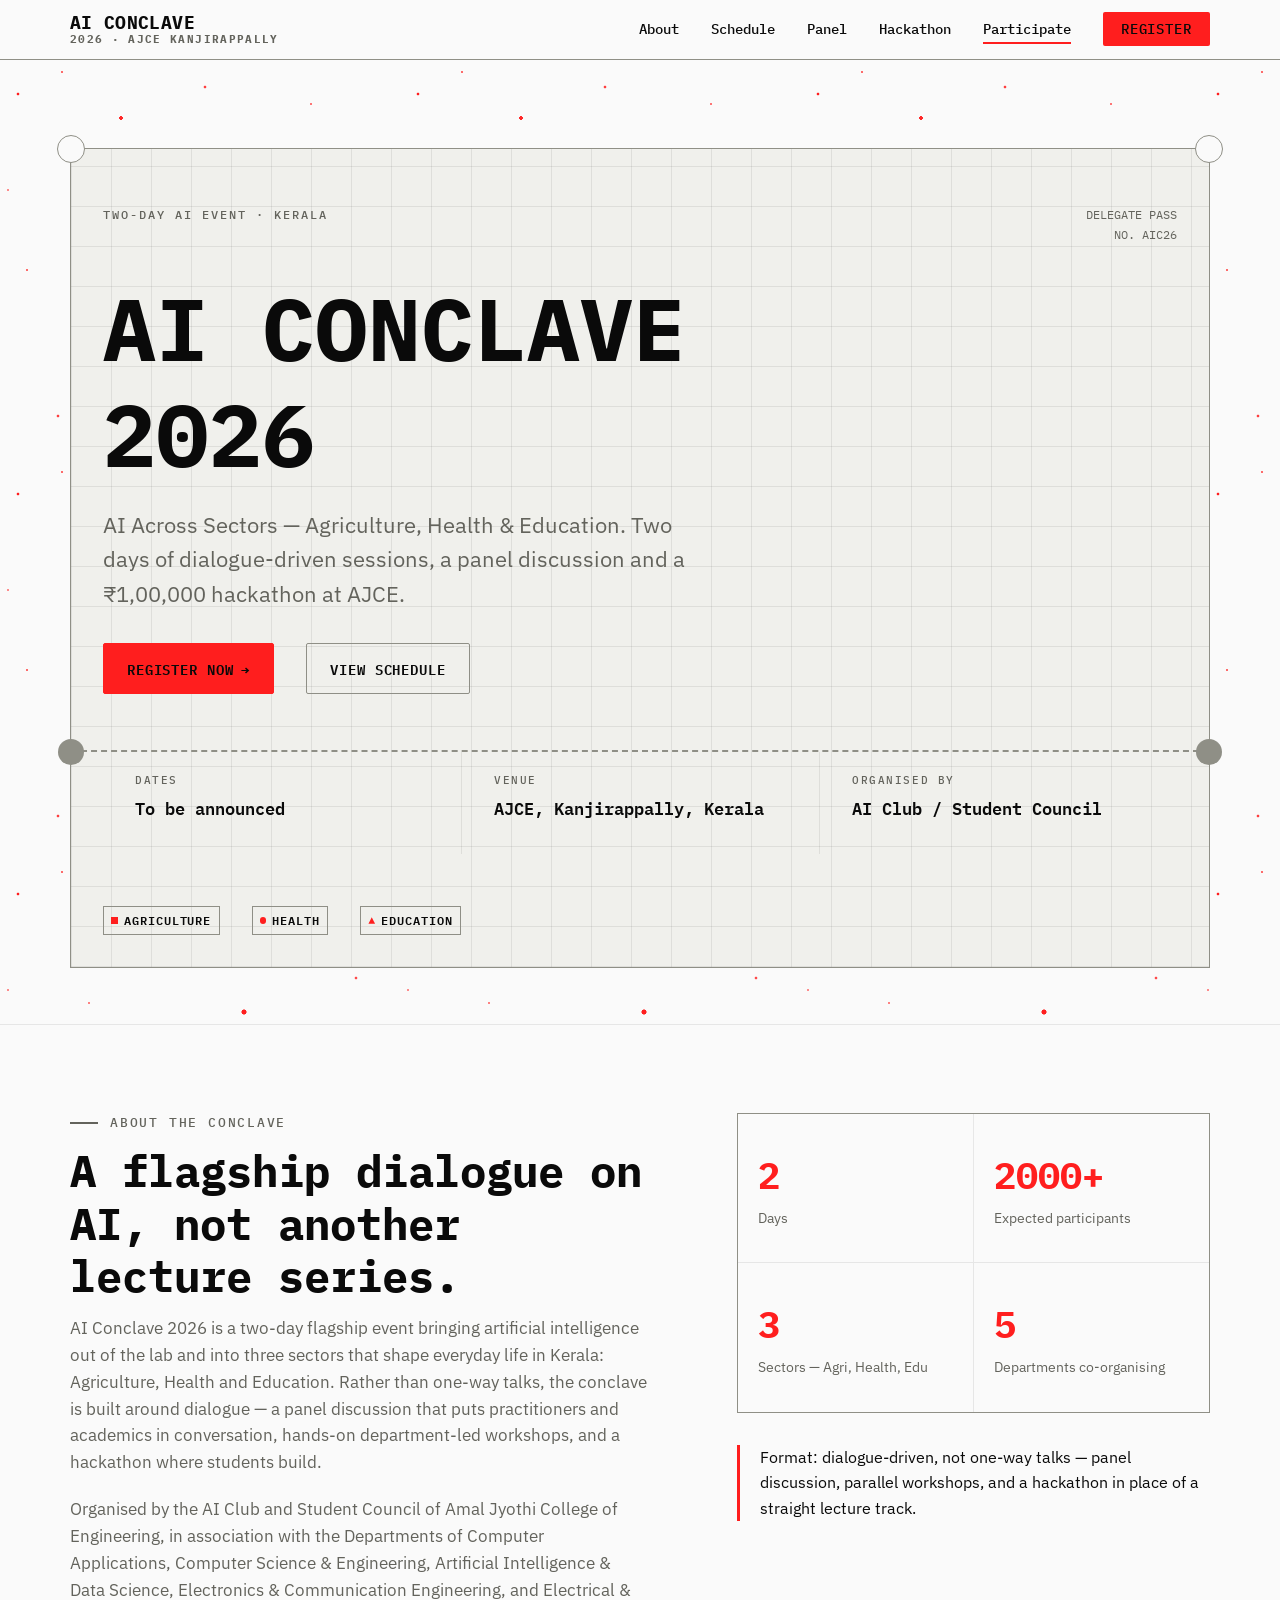
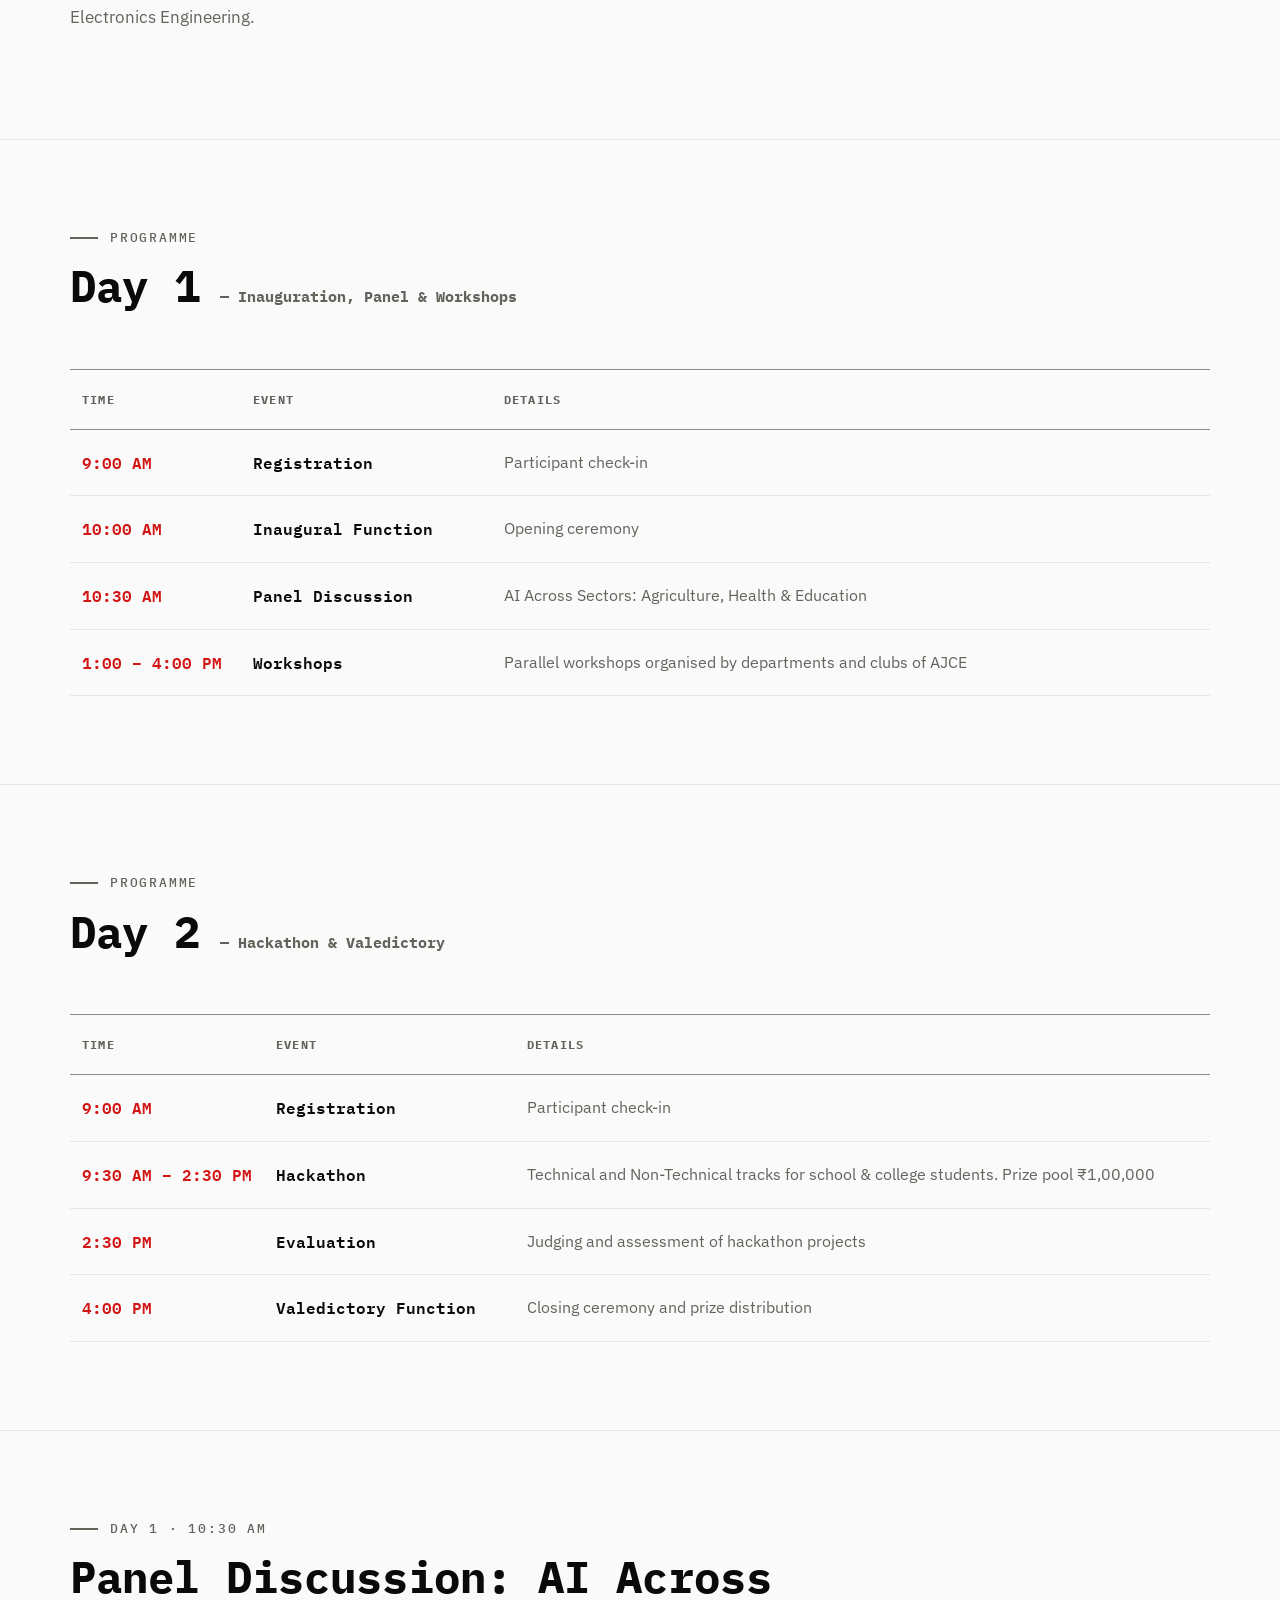
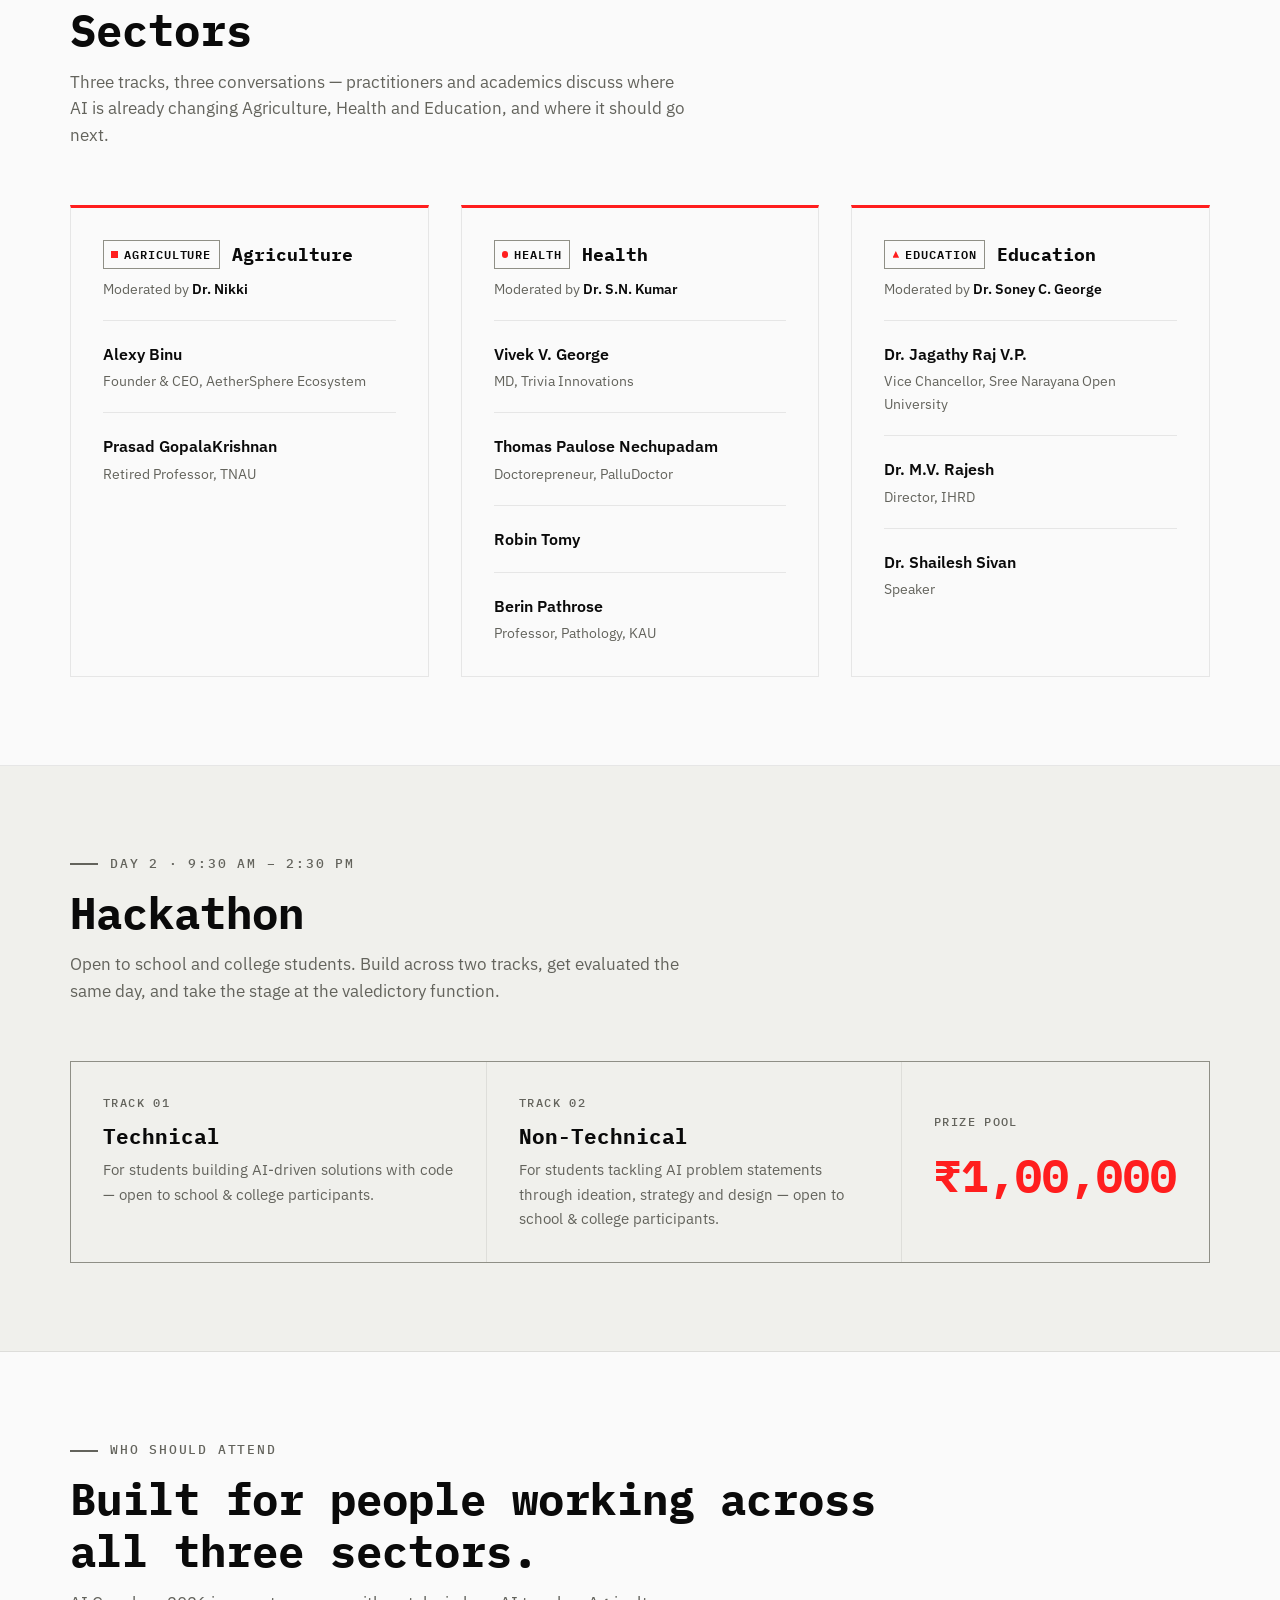
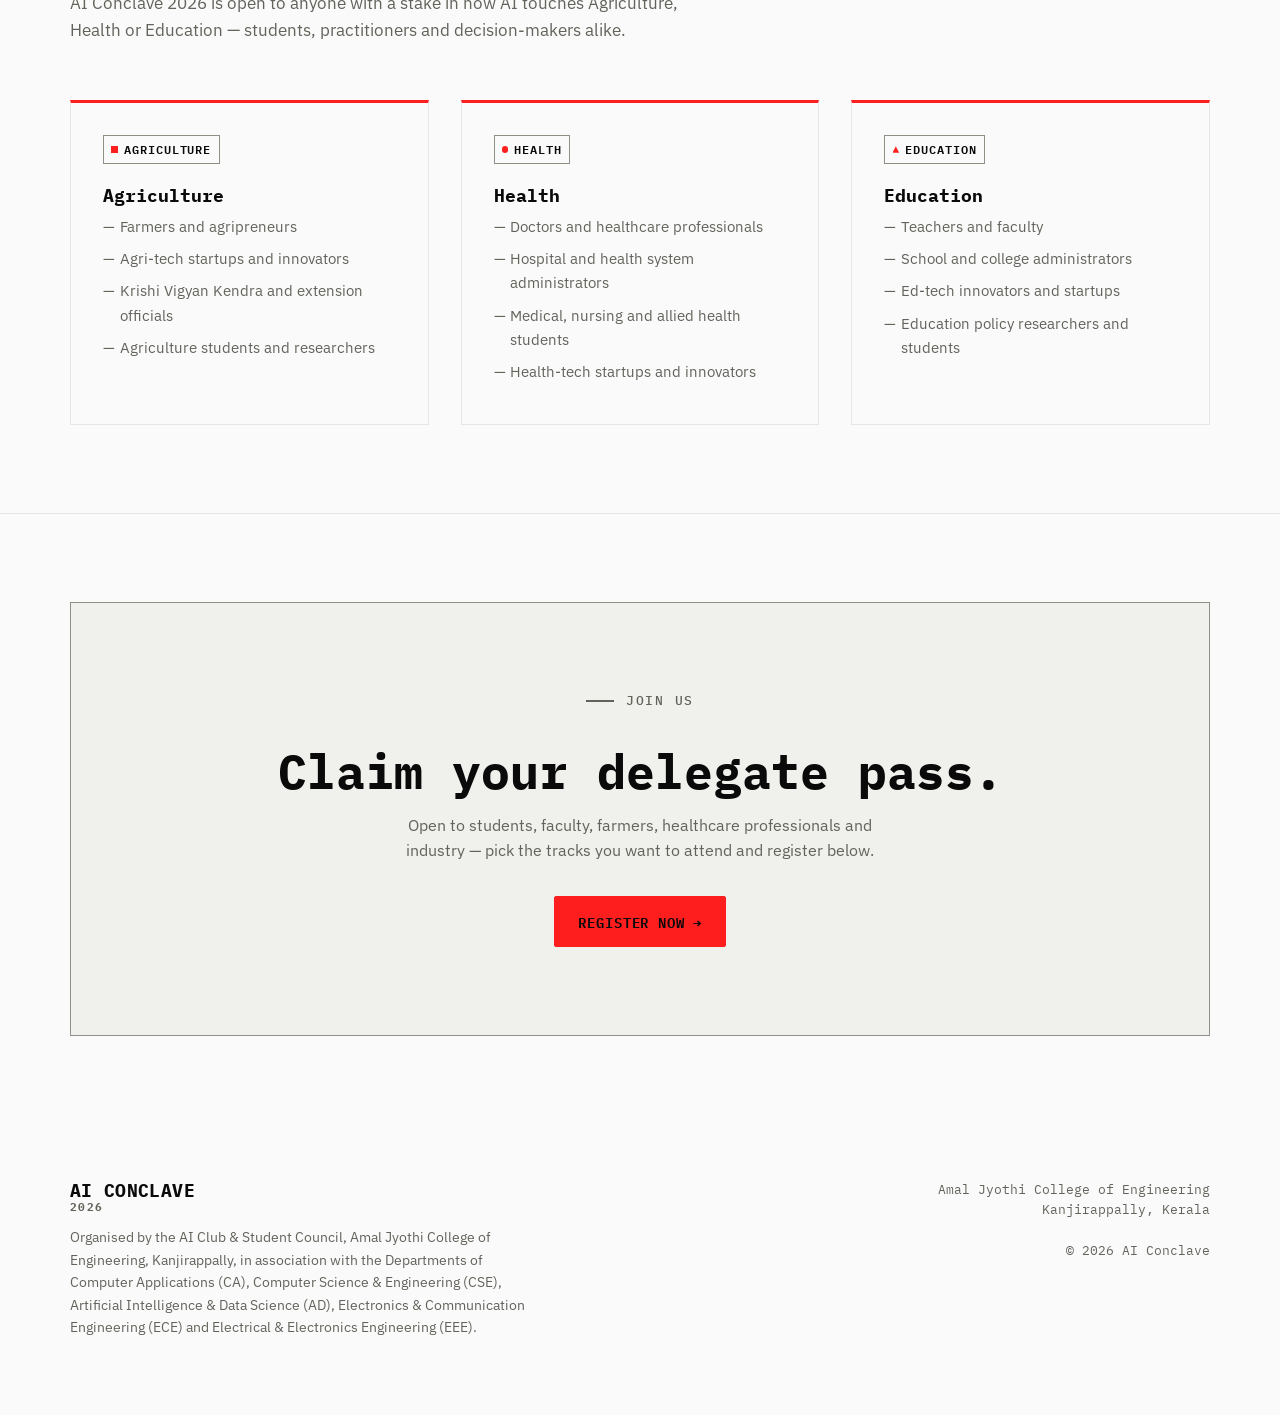
==== commit ff5b1c89: "ui replaced" ====
--- a/index.html
+++ b/index.html
@@ -6,10 +6,10 @@
   <title>AI Conclave 2026 — AJCE Kanjirappally</title>
   <meta name="description" content="AI Conclave 2026: a two-day AI event at Amal Jyothi College of Engineering, Kanjirappally, exploring AI across Agriculture, Health & Education." />
 
-  <!-- Google Fonts: Space Grotesk (display) + IBM Plex Serif (body) -->
+  <!-- Google Fonts: IBM Plex Mono (technical display) + IBM Plex Sans (body) -->
   <link rel="preconnect" href="https://fonts.googleapis.com" />
   <link rel="preconnect" href="https://fonts.gstatic.com" crossorigin />
-  <link href="https://fonts.googleapis.com/css2?family=Space+Grotesk:wght@500;700&family=IBM+Plex+Serif:wght@400;600&display=swap" rel="stylesheet" />
+  <link href="https://fonts.googleapis.com/css2?family=IBM+Plex+Mono:wght@400;500;600;700&family=IBM+Plex+Sans:wght@400;600;700&display=swap" rel="stylesheet" />
 
   <link rel="stylesheet" href="css/styles.css" />
 </head>
@@ -54,7 +54,7 @@
          style data strip on a "conference ticket" card, plus the sector key
          legend that recurs through the whole site.
          ========================================================================== -->
-    <section id="hero">
+    <section id="hero" class="dot-field">
       <div class="container">
         <div class="hero-ticket" data-reveal>
           <div class="hero-inner">
@@ -233,8 +233,10 @@
 
     <!-- ==========================================================================
          #panel — "AI Across Sectors" panel discussion. Contains three
-         sub-sections (#panel-agriculture, #panel-health, #panel-education),
-         each listing that track's speakers and moderator.
+         sub-sections (#panel-agriculture, #panel-health, #panel-education).
+         Each is one self-contained card: sector, moderator, then the full
+         speaker roster for that track — nothing to cross-reference against
+         a separate list elsewhere on the page.
          ========================================================================== -->
     <section id="panel" class="section">
       <div class="container">
@@ -244,85 +246,75 @@
           <p class="section-lede">Three tracks, three conversations — practitioners and academics discuss where AI is already changing Agriculture, Health and Education, and where it should go next.</p>
         </div>
 
-        <div class="panel-moderators" data-reveal>
-          <div class="panel-moderator">
-            <span class="stamp stamp-agri">Agriculture</span>
-            <span class="panel-moderator-name">Moderator: Dr. Nikki</span>
-          </div>
-          <div class="panel-moderator">
-            <span class="stamp stamp-health">Health</span>
-            <span class="panel-moderator-name">Moderator: Dr. S.N. Kumar</span>
-          </div>
-          <div class="panel-moderator">
-            <span class="stamp stamp-edu">Education</span>
-            <span class="panel-moderator-name">Moderator: Dr. Soney C. George</span>
-          </div>
-        </div>
-
-        <!-- #panel-agriculture -->
-        <section id="panel-agriculture" class="panel-track" data-reveal aria-labelledby="panel-agriculture-heading">
-          <div class="panel-track-head">
-            <span class="stamp stamp-agri">Agriculture</span>
-            <h3 id="panel-agriculture-heading">Speakers</h3>
-          </div>
-          <div class="speaker-grid tone-agri">
-            <div class="speaker-card">
-              <span class="speaker-name">Alexy Binu</span>
-              <span class="speaker-role">Founder &amp; CEO, AetherSphere Ecosystem</span>
-            </div>
-            <div class="speaker-card">
-              <span class="speaker-name">Prasad GopalaKrishnan</span>
-              <span class="speaker-role">Retired Professor, TNAU</span>
-            </div>
-          </div>
-        </section>
-
-        <!-- #panel-health -->
-        <section id="panel-health" class="panel-track" data-reveal aria-labelledby="panel-health-heading">
-          <div class="panel-track-head">
-            <span class="stamp stamp-health">Health</span>
-            <h3 id="panel-health-heading">Speakers</h3>
-          </div>
-          <div class="speaker-grid tone-health">
-            <div class="speaker-card">
-              <span class="speaker-name">Vivek V. George</span>
-              <span class="speaker-role">MD, Trivia Innovations</span>
-            </div>
-            <div class="speaker-card">
-              <span class="speaker-name">Thomas Paulose Nechupadam</span>
-              <span class="speaker-role">Doctorepreneur, PalluDoctor</span>
-            </div>
-            <div class="speaker-card">
-              <span class="speaker-name">Robin Tomy</span>
-            </div>
-            <div class="speaker-card">
-              <span class="speaker-name">Berin Pathrose</span>
-              <span class="speaker-role">Professor, Pathology, KAU</span>
-            </div>
-          </div>
-        </section>
-
-        <!-- #panel-education -->
-        <section id="panel-education" class="panel-track" data-reveal aria-labelledby="panel-education-heading">
-          <div class="panel-track-head">
-            <span class="stamp stamp-edu">Education</span>
-            <h3 id="panel-education-heading">Speakers</h3>
-          </div>
-          <div class="speaker-grid tone-edu">
-            <div class="speaker-card">
-              <span class="speaker-name">Dr. Jagathy Raj V.P.</span>
-              <span class="speaker-role">Vice Chancellor, Sree Narayana Open University</span>
-            </div>
-            <div class="speaker-card">
-              <span class="speaker-name">Dr. M.V. Rajesh</span>
-              <span class="speaker-role">Director, IHRD</span>
-            </div>
-            <div class="speaker-card">
-              <span class="speaker-name">Dr. Shailesh Sivan</span>
-              <span class="speaker-role">Speaker</span>
-            </div>
-          </div>
-        </section>
+        <div class="panel-grid">
+          <!-- #panel-agriculture -->
+          <section id="panel-agriculture" class="panel-track" data-reveal aria-labelledby="panel-agriculture-heading">
+            <div class="panel-track-head">
+              <span class="stamp stamp-agri">Agriculture</span>
+              <h3 id="panel-agriculture-heading">Agriculture</h3>
+            </div>
+            <p class="panel-track-moderator">Moderated by <span class="panel-moderator-name">Dr. Nikki</span></p>
+            <ul class="panel-speaker-list">
+              <li>
+                <span class="speaker-name">Alexy Binu</span>
+                <span class="speaker-role">Founder &amp; CEO, AetherSphere Ecosystem</span>
+              </li>
+              <li>
+                <span class="speaker-name">Prasad GopalaKrishnan</span>
+                <span class="speaker-role">Retired Professor, TNAU</span>
+              </li>
+            </ul>
+          </section>
+
+          <!-- #panel-health -->
+          <section id="panel-health" class="panel-track" data-reveal aria-labelledby="panel-health-heading">
+            <div class="panel-track-head">
+              <span class="stamp stamp-health">Health</span>
+              <h3 id="panel-health-heading">Health</h3>
+            </div>
+            <p class="panel-track-moderator">Moderated by <span class="panel-moderator-name">Dr. S.N. Kumar</span></p>
+            <ul class="panel-speaker-list">
+              <li>
+                <span class="speaker-name">Vivek V. George</span>
+                <span class="speaker-role">MD, Trivia Innovations</span>
+              </li>
+              <li>
+                <span class="speaker-name">Thomas Paulose Nechupadam</span>
+                <span class="speaker-role">Doctorepreneur, PalluDoctor</span>
+              </li>
+              <li>
+                <span class="speaker-name">Robin Tomy</span>
+              </li>
+              <li>
+                <span class="speaker-name">Berin Pathrose</span>
+                <span class="speaker-role">Professor, Pathology, KAU</span>
+              </li>
+            </ul>
+          </section>
+
+          <!-- #panel-education -->
+          <section id="panel-education" class="panel-track" data-reveal aria-labelledby="panel-education-heading">
+            <div class="panel-track-head">
+              <span class="stamp stamp-edu">Education</span>
+              <h3 id="panel-education-heading">Education</h3>
+            </div>
+            <p class="panel-track-moderator">Moderated by <span class="panel-moderator-name">Dr. Soney C. George</span></p>
+            <ul class="panel-speaker-list">
+              <li>
+                <span class="speaker-name">Dr. Jagathy Raj V.P.</span>
+                <span class="speaker-role">Vice Chancellor, Sree Narayana Open University</span>
+              </li>
+              <li>
+                <span class="speaker-name">Dr. M.V. Rajesh</span>
+                <span class="speaker-role">Director, IHRD</span>
+              </li>
+              <li>
+                <span class="speaker-name">Dr. Shailesh Sivan</span>
+                <span class="speaker-role">Speaker</span>
+              </li>
+            </ul>
+          </section>
+        </div>
       </div>
     </section>
 
@@ -371,7 +363,7 @@
 
         <div class="participants-grid">
           <!-- #participants-agri -->
-          <div id="participants-agri" class="participant-group tone-agri" data-reveal>
+          <div id="participants-agri" class="participant-group" data-reveal>
             <span class="stamp stamp-agri">Agriculture</span>
             <h3>Agriculture</h3>
             <ul class="participant-list">
@@ -383,7 +375,7 @@
           </div>
 
           <!-- #participants-health -->
-          <div id="participants-health" class="participant-group tone-health" data-reveal>
+          <div id="participants-health" class="participant-group" data-reveal>
             <span class="stamp stamp-health">Health</span>
             <h3>Health</h3>
             <ul class="participant-list">
@@ -395,7 +387,7 @@
           </div>
 
           <!-- #participants-edu -->
-          <div id="participants-edu" class="participant-group tone-edu" data-reveal>
+          <div id="participants-edu" class="participant-group" data-reveal>
             <span class="stamp stamp-edu">Education</span>
             <h3>Education</h3>
             <ul class="participant-list">
--- a/css/styles.css
+++ b/css/styles.css
@@ -1,5 +1,17 @@
 /* ==========================================================================
    AI CONCLAVE 2026 — STYLESHEET
+   Theme: "Signal Field" — inspired by Nothing OS's white/black/red glyph
+   language (their packaging and site are white-first, not just dark mode):
+   near-white base, dot-matrix display type, and one red signal color used
+   for CTAs, key figures and active states. Red does three jobs with three
+   shades — --color-signal (vivid, for fills/borders/large text),
+   --color-signal-bright (button hover) and --color-signal-text (deepened,
+   the only one that clears AA as small text on the light base). The hero
+   carries a scattered red-dot "wallpaper" field as the site's signature
+   moment; everywhere else stays monochrome and quiet on purpose. Sector
+   tracks (Agriculture / Health / Education) are told apart by stamp icon
+   shape (square / circle / triangle), not by hue.
+
    Organised in named blocks that mirror the HTML section IDs. Each block is
    self-contained (rules + its own responsive tweaks) so a volunteer can open
    one block and know exactly what it controls.
@@ -29,23 +41,30 @@
    -------------------------------------------------------------------------- */
 :root {
   /* Colors */
-  --color-paper: #f4f3ee;
-  --color-paper-alt: #eae7dc;
-  --color-ink: #1c2321;
-  --color-ink-soft: #4a5350;
-  --color-line: rgba(28, 35, 33, 0.16);
-  --color-line-strong: rgba(28, 35, 33, 0.32);
-
-  --color-indigo: #1e3a5f;
-  --color-indigo-dark: #142943;
-
-  --color-agri: #3f6b3d;
-  --color-health: #a13d3d;
-  --color-edu: #b4791f;
-
-  /* Type */
-  --font-display: "Space Grotesk", "Segoe UI", sans-serif;
-  --font-body: "IBM Plex Serif", Georgia, serif;
+  --color-base: #fafafa;
+  --color-surface: #f0f0ec;
+  --color-surface-alt: #e6e6e1;
+  --color-text: #0a0a0a;
+  --color-text-soft: #63635c;
+  --color-line: rgba(10, 10, 10, 0.08);
+  --color-line-strong: #8f8f86;
+
+  /* Signal red does three different jobs, each with its own contrast
+     requirement, so it needs three values: a vivid red for fills/borders/
+     large text (only needs 3:1), a brighter "lit up" red for button hover,
+     and a deepened red safe as small body-size text on the light base
+     (needs 4.5:1 — the vivid red alone only clears 3.7:1 there). */
+  --color-signal: #ff1e1e;
+  --color-signal-bright: #ff4545;
+  --color-signal-text: #d21414;
+
+  /* Type. Display is a technical monospace — keeps the spec-sheet/readout
+     feel without trading away legibility the way the dot-matrix face did —
+     used for short system-style text: numbers, labels, nav, buttons. Body
+     (same Plex family, so the pairing reads as one deliberate system)
+     carries anything meant to be read at length or a real person's name. */
+  --font-display: "IBM Plex Mono", "Space Grotesk", monospace;
+  --font-body: "IBM Plex Sans", "Segoe UI", sans-serif;
 
   /* Spacing scale */
   --space-2xs: 0.25rem;
@@ -59,7 +78,7 @@
   /* Layout */
   --container-width: 1180px;
   --border-thin: 1px solid var(--color-line);
-  --border-strong: 1px solid var(--color-ink);
+  --border-strong: 1px solid var(--color-line-strong);
 }
 
 /* --------------------------------------------------------------------------
@@ -77,8 +96,8 @@
 
 body {
   margin: 0;
-  background: var(--color-paper);
-  color: var(--color-ink);
+  background: var(--color-base);
+  color: var(--color-text);
   font-family: var(--font-body);
   font-size: 1rem;
   line-height: 1.6;
@@ -113,11 +132,14 @@
   position: absolute;
   left: -999px;
   top: 0;
-  background: var(--color-ink);
-  color: var(--color-paper);
+  background: var(--color-signal);
+  color: var(--color-text);
   padding: var(--space-sm) var(--space-md);
   z-index: 200;
   font-family: var(--font-display);
+  font-weight: 700;
+  text-transform: uppercase;
+  letter-spacing: 0.06em;
   text-decoration: none;
 }
 
@@ -133,7 +155,7 @@
 select:focus-visible,
 textarea:focus-visible,
 [tabindex]:focus-visible {
-  outline: 3px solid var(--color-indigo);
+  outline: 3px solid var(--color-signal);
   outline-offset: 3px;
 }
 
@@ -146,9 +168,9 @@
 h4 {
   font-family: var(--font-display);
   font-weight: 700;
-  line-height: 1.15;
+  line-height: 1.2;
   margin: 0 0 var(--space-sm);
-  letter-spacing: -0.01em;
+  letter-spacing: 0;
 }
 
 p {
@@ -161,7 +183,7 @@
   text-transform: uppercase;
   letter-spacing: 0.14em;
   font-size: 0.8rem;
-  color: var(--color-ink-soft);
+  color: var(--color-text-soft);
   display: flex;
   align-items: center;
   gap: var(--space-sm);
@@ -183,7 +205,7 @@
 
 .section-lede {
   max-width: 62ch;
-  color: var(--color-ink-soft);
+  color: var(--color-text-soft);
   font-size: 1.05rem;
 }
 
@@ -204,20 +226,6 @@
   border: 0;
 }
 
-/* Sector tone utilities — set currentColor so stamps/borders inside inherit
-   the right sector accent without repeating inline styles. */
-.tone-agri {
-  color: var(--color-agri);
-}
-
-.tone-health {
-  color: var(--color-health);
-}
-
-.tone-edu {
-  color: var(--color-edu);
-}
-
 /* --------------------------------------------------------------------------
    4. Layout utilities
    -------------------------------------------------------------------------- */
@@ -243,12 +251,40 @@
   }
 }
 
-/* Faint grid-line texture, used sparingly as a structural motif (not decoration) */
-.grid-texture {
+/* Scattered red-dot field — the site's signature "wallpaper" moment,
+   modelled on the random dot-scatter look of Nothing's own wallpapers.
+   Twenty dots at deliberately irregular positions/sizes/opacities inside
+   one 400×400 tile, repeated. Used sparingly (hero only) so it stays a
+   moment, not noise. */
+.dot-field {
+  /* On the white base, low-alpha dots wash out toward pink faster than
+     they dimmed toward black on the old dark base, so every value here
+     runs about 15 points hotter than the dark-theme original to keep the
+     scatter reading as red, not pastel. */
+  background-color: var(--color-base);
+  background-repeat: repeat;
+  background-size: 400px 400px;
   background-image:
-    repeating-linear-gradient(0deg, var(--color-line) 0, var(--color-line) 1px, transparent 1px, transparent 48px),
-    repeating-linear-gradient(90deg, var(--color-line) 0, var(--color-line) 1px, transparent 1px, transparent 48px);
-  background-position: center top;
+    radial-gradient(circle at 18px 34px, rgba(255, 30, 30, 1) 0 1.5px, transparent 1.6px),
+    radial-gradient(circle at 62px 12px, rgba(255, 30, 30, 0.65) 0 1px, transparent 1.1px),
+    radial-gradient(circle at 121px 58px, rgba(255, 30, 30, 0.95) 0 2px, transparent 2.1px),
+    radial-gradient(circle at 89px 143px, rgba(255, 30, 30, 0.55) 0 1px, transparent 1.1px),
+    radial-gradient(circle at 205px 27px, rgba(255, 30, 30, 0.85) 0 1.5px, transparent 1.6px),
+    radial-gradient(circle at 178px 96px, rgba(255, 30, 30, 0.65) 0 1px, transparent 1.1px),
+    radial-gradient(circle at 244px 152px, rgba(255, 30, 30, 1) 0 2.5px, transparent 2.6px),
+    radial-gradient(circle at 311px 44px, rgba(255, 30, 30, 0.6) 0 1px, transparent 1.1px),
+    radial-gradient(circle at 356px 118px, rgba(255, 30, 30, 0.8) 0 1.5px, transparent 1.6px),
+    radial-gradient(circle at 27px 210px, rgba(255, 30, 30, 0.65) 0 1px, transparent 1.1px),
+    radial-gradient(circle at 96px 245px, rgba(255, 30, 30, 0.9) 0 2px, transparent 2.1px),
+    radial-gradient(circle at 152px 288px, rgba(255, 30, 30, 0.55) 0 1px, transparent 1.1px),
+    radial-gradient(circle at 218px 233px, rgba(255, 30, 30, 0.75) 0 1.5px, transparent 1.6px),
+    radial-gradient(circle at 268px 301px, rgba(255, 30, 30, 0.6) 0 1px, transparent 1.1px),
+    radial-gradient(circle at 334px 262px, rgba(255, 30, 30, 1) 0 2px, transparent 2.1px),
+    radial-gradient(circle at 372px 340px, rgba(255, 30, 30, 0.65) 0 1px, transparent 1.1px),
+    radial-gradient(circle at 58px 356px, rgba(255, 30, 30, 0.85) 0 1.5px, transparent 1.6px),
+    radial-gradient(circle at 141px 378px, rgba(255, 30, 30, 0.55) 0 1px, transparent 1.1px),
+    radial-gradient(circle at 296px 373px, rgba(255, 30, 30, 0.7) 0 1.5px, transparent 1.6px),
+    radial-gradient(circle at 8px 130px, rgba(255, 30, 30, 0.5) 0 1px, transparent 1.1px);
 }
 
 /* --------------------------------------------------------------------------
@@ -259,35 +295,44 @@
   align-items: center;
   gap: var(--space-xs);
   font-family: var(--font-display);
-  font-weight: 700;
-  font-size: 0.95rem;
+  font-weight: 600;
+  text-transform: uppercase;
+  letter-spacing: 0.06em;
+  font-size: 0.9rem;
   text-decoration: none;
   padding: 0.9em 1.6em;
   border: var(--border-strong);
   border-radius: 2px;
   cursor: pointer;
-  transition: transform 0.15s ease, background-color 0.15s ease, color 0.15s ease;
-}
-
+  transition: transform 0.15s ease, background-color 0.15s ease, color 0.15s ease, border-color 0.15s ease;
+}
+
+/* The signal color's one big job: the primary call to action. Text stays
+   near-black, not white — on this red, dark text clears AA contrast and
+   light text doesn't. Hover goes brighter, not darker — a small nod to
+   Nothing's glyph lights turning up rather than dimming, and it happens
+   to raise the text contrast further rather than eroding it. */
 .btn-primary {
-  background: var(--color-indigo);
-  border-color: var(--color-indigo);
-  color: var(--color-paper);
+  background: var(--color-signal);
+  border-color: var(--color-signal);
+  color: var(--color-text);
 }
 
 .btn-primary:hover {
-  background: var(--color-indigo-dark);
-  border-color: var(--color-indigo-dark);
+  background: var(--color-signal-bright);
+  border-color: var(--color-signal-bright);
 }
 
 .btn-outline {
   background: transparent;
-  color: var(--color-ink);
+  color: var(--color-text);
+  border-color: var(--color-line-strong);
 }
 
 .btn-outline:hover {
-  background: var(--color-ink);
-  color: var(--color-paper);
+  background: var(--color-text);
+  color: var(--color-base);
+  border-color: var(--color-text);
 }
 
 .btn:active {
@@ -302,24 +347,23 @@
   transform: translateX(3px);
 }
 
-/* Sector stamp — the site's recurring wayfinding chip.
-   Every speaker, schedule row and audience group tied to a sector
-   carries one of these so the color-code reads consistently site-wide.
-   The label text always stays high-contrast ink; only the border and
-   dot carry the sector color, via --stamp-color (kept separate from
-   `color` so the small-text label never drops below AA contrast). */
+/* Sector stamp — the site's recurring wayfinding chip. Every speaker,
+   schedule row and audience group tied to a sector carries one of these.
+   Sectors share the one signal color; only the dot's shape changes
+   (square / circle / triangle), so the system stays down to a single
+   accent instead of three separate hues. */
 .stamp {
   display: inline-flex;
   align-items: center;
-  gap: 0.4em;
-  font-family: var(--font-display);
-  font-weight: 700;
-  font-size: 0.72rem;
+  gap: 0.5em;
+  font-family: var(--font-display);
+  font-weight: 600;
+  font-size: 0.75rem;
   text-transform: uppercase;
   letter-spacing: 0.08em;
   padding: 0.3em 0.6em;
-  color: var(--color-ink);
-  border: 1px solid var(--stamp-color, var(--color-ink));
+  color: var(--color-text);
+  border: var(--border-strong);
   white-space: nowrap;
 }
 
@@ -327,20 +371,24 @@
   content: "";
   width: 0.55em;
   height: 0.55em;
-  background: var(--stamp-color, currentColor);
+  background: var(--color-signal);
   display: inline-block;
-}
-
-.stamp-agri {
-  --stamp-color: var(--color-agri);
-}
-
-.stamp-health {
-  --stamp-color: var(--color-health);
-}
-
-.stamp-edu {
-  --stamp-color: var(--color-edu);
+  flex-shrink: 0;
+}
+
+.stamp-agri::before {
+  /* Square — the unmodified base shape from .stamp::before, spelled out
+     explicitly so all three sector modifiers are easy to find together. */
+  border-radius: 0;
+  clip-path: none;
+}
+
+.stamp-health::before {
+  border-radius: 50%;
+}
+
+.stamp-edu::before {
+  clip-path: polygon(50% 0%, 0% 100%, 100% 100%);
 }
 
 /* Sector key legend, reused in hero + panel + participants intros */
@@ -357,7 +405,7 @@
   position: sticky;
   top: 0;
   z-index: 100;
-  background: var(--color-paper);
+  background: var(--color-base);
   border-bottom: var(--border-strong);
 }
 
@@ -371,19 +419,18 @@
 .site-logo {
   font-family: var(--font-display);
   font-weight: 700;
-  font-size: 1.05rem;
+  font-size: 1.1rem;
   text-decoration: none;
-  color: var(--color-ink);
-  letter-spacing: -0.01em;
-  line-height: 1.1;
+  color: var(--color-text);
+  letter-spacing: 0.02em;
+  line-height: 1.2;
   display: flex;
   flex-direction: column;
 }
 
 .site-logo .logo-year {
   font-size: 0.7rem;
-  font-weight: 500;
-  color: var(--color-ink-soft);
+  color: var(--color-text-soft);
   letter-spacing: 0.12em;
 }
 
@@ -410,12 +457,12 @@
 
 .main-nav-list a:hover,
 .main-nav-list a.is-active {
-  border-bottom-color: var(--color-indigo);
+  border-bottom-color: var(--color-signal);
 }
 
 .nav-cta {
   padding: 0.55em 1.2em;
-  font-size: 0.85rem;
+  font-size: 0.8rem;
 }
 
 .nav-toggle {
@@ -430,7 +477,7 @@
   display: block;
   width: 20px;
   height: 2px;
-  background: var(--color-ink);
+  background: var(--color-text);
   margin: 4px 0;
   transition: transform 0.2s ease, opacity 0.2s ease;
 }
@@ -444,7 +491,7 @@
     position: fixed;
     inset: 0 0 0 30%;
     top: 57px;
-    background: var(--color-paper);
+    background: var(--color-surface);
     border-left: var(--border-strong);
     flex-direction: column;
     align-items: stretch;
@@ -489,8 +536,8 @@
 
 .hero-ticket {
   position: relative;
-  border: 2px solid var(--color-ink);
-  background-color: var(--color-paper);
+  border: var(--border-strong);
+  background-color: var(--color-surface);
   background-image:
     repeating-linear-gradient(0deg, var(--color-line) 0, var(--color-line) 1px, transparent 1px, transparent 40px),
     repeating-linear-gradient(90deg, var(--color-line) 0, var(--color-line) 1px, transparent 1px, transparent 40px);
@@ -499,7 +546,8 @@
 
 /* Punch notches on the top-left/top-right corners of the ticket, each its
    own pseudo-element so they stay pinned to the card's own edges at any
-   width (rather than the viewport's). */
+   width (rather than the viewport's). They read as holes cut through to
+   the red dot field behind the card. */
 .hero-ticket::before,
 .hero-ticket::after {
   content: "";
@@ -509,8 +557,8 @@
   width: 28px;
   height: 28px;
   border-radius: 50%;
-  background: var(--color-paper);
-  border: 2px solid var(--color-ink);
+  background: var(--color-base);
+  border: var(--border-strong);
 }
 
 .hero-ticket::before {
@@ -540,13 +588,13 @@
   text-transform: uppercase;
   letter-spacing: 0.16em;
   font-size: 0.78rem;
-  color: var(--color-ink-soft);
+  color: var(--color-text-soft);
 }
 
 .hero-badge-no {
   font-family: var(--font-display);
   font-size: 0.78rem;
-  color: var(--color-ink-soft);
+  color: var(--color-text-soft);
   text-align: right;
 }
 
@@ -560,7 +608,7 @@
   font-family: var(--font-body);
   font-size: clamp(1.05rem, 0.95rem + 0.5vw, 1.35rem);
   max-width: 46ch;
-  color: var(--color-ink-soft);
+  color: var(--color-text-soft);
   margin-bottom: var(--space-lg);
 }
 
@@ -588,7 +636,7 @@
   width: 26px;
   height: 26px;
   border-radius: 50%;
-  background: var(--color-ink);
+  background: var(--color-line-strong);
 }
 
 .hero-perforation::before {
@@ -620,16 +668,17 @@
 .hero-strip-label {
   display: block;
   font-family: var(--font-display);
+  font-weight: 500;
   font-size: 0.7rem;
   text-transform: uppercase;
   letter-spacing: 0.14em;
-  color: var(--color-ink-soft);
+  color: var(--color-text-soft);
   margin-bottom: 0.4em;
 }
 
 .hero-strip-value {
   font-family: var(--font-display);
-  font-weight: 700;
+  font-weight: 600;
   font-size: 1.05rem;
 }
 
@@ -710,18 +759,19 @@
 
 .about-stat-figure {
   font-family: var(--font-display);
+  font-weight: 700;
   font-size: clamp(1.8rem, 1.5rem + 1vw, 2.4rem);
-  font-weight: 700;
+  color: var(--color-signal);
   display: block;
 }
 
 .about-stat-label {
-  color: var(--color-ink-soft);
+  color: var(--color-text-soft);
   font-size: 0.9rem;
 }
 
 .about-principle {
-  border-left: 3px solid var(--color-indigo);
+  border-left: 3px solid var(--color-signal);
   padding-left: var(--space-md);
   margin-top: var(--space-lg);
 }
@@ -760,29 +810,30 @@
   font-size: 0.75rem;
   text-transform: uppercase;
   letter-spacing: 0.1em;
-  color: var(--color-ink-soft);
+  color: var(--color-text-soft);
   border-bottom: var(--border-strong);
 }
 
 .schedule-time {
   font-family: var(--font-display);
-  font-weight: 700;
+  font-weight: 600;
+  color: var(--color-signal-text);
   white-space: nowrap;
   width: 15%;
 }
 
 .schedule-event {
   font-family: var(--font-display);
-  font-weight: 700;
+  font-weight: 600;
   width: 22%;
 }
 
 .schedule-desc {
-  color: var(--color-ink-soft);
+  color: var(--color-text-soft);
 }
 
 .schedule-table tbody tr:hover {
-  background: var(--color-paper-alt);
+  background: var(--color-surface-alt);
 }
 
 .day-heading {
@@ -794,7 +845,7 @@
 
 .day-heading .mono-figure {
   font-size: 0.95rem;
-  color: var(--color-ink-soft);
+  color: var(--color-text-soft);
 }
 
 @media (max-width: 640px) {
@@ -823,99 +874,101 @@
 
 /* --------------------------------------------------------------------------
    10. #panel (panel-agriculture / panel-health / panel-education)
-   -------------------------------------------------------------------------- */
-.panel-moderators {
-  display: flex;
-  flex-wrap: wrap;
+   Each track is one self-contained, bordered card — sector, moderator and
+   full speaker roster together — instead of a separate "all moderators"
+   list a reader had to cross-reference against three loose blocks below
+   it. Same 3-column card pattern as #participants, so the sector system
+   reads the same way twice on the page instead of two different layouts.
+   -------------------------------------------------------------------------- */
+.panel-grid {
+  display: grid;
+  grid-template-columns: repeat(3, 1fr);
   gap: var(--space-lg);
+}
+
+.panel-track {
   border: var(--border-thin);
-  padding: var(--space-md) var(--space-lg);
-  margin-bottom: var(--space-xl);
-}
-
-.panel-moderator {
+  border-top: 3px solid var(--color-signal);
+  padding: var(--space-lg);
+}
+
+.panel-track-head {
   display: flex;
   align-items: center;
   gap: var(--space-sm);
-}
-
-.panel-moderator-name {
-  font-family: var(--font-display);
-  font-weight: 700;
-}
-
-.panel-track {
-  padding-top: var(--space-xl);
-  border-top: var(--border-thin);
-}
-
-.panel-track:first-of-type {
-  padding-top: 0;
-  border-top: none;
-}
-
-.panel-track-head {
-  display: flex;
-  align-items: center;
-  gap: var(--space-md);
-  margin-bottom: var(--space-lg);
+  margin-bottom: var(--space-xs);
 }
 
 .panel-track-head h3 {
   margin: 0;
-  font-size: 1.5rem;
-}
-
-.speaker-grid {
-  display: grid;
-  grid-template-columns: repeat(auto-fit, minmax(260px, 1fr));
-  gap: var(--space-lg);
-}
-
-.speaker-card {
-  border-top: 3px solid currentColor;
-  padding-top: var(--space-sm);
-}
-
+  font-size: 1.15rem;
+  color: var(--color-text);
+}
+
+/* Real names stay in the body face — legible over stylised, even here. */
+.panel-track-moderator {
+  font-size: 0.9rem;
+  color: var(--color-text-soft);
+  padding-bottom: var(--space-md);
+  border-bottom: var(--border-thin);
+  margin-bottom: 0;
+}
+
+.panel-moderator-name {
+  font-family: var(--font-body);
+  font-weight: 600;
+  color: var(--color-text);
+}
+
+.panel-speaker-list li {
+  display: flex;
+  flex-direction: column;
+  gap: 0.15em;
+  padding-block: var(--space-md);
+  border-bottom: var(--border-thin);
+}
+
+.panel-speaker-list li:last-child {
+  border-bottom: none;
+  padding-bottom: 0;
+}
+
+/* Real names stay in the body face — legible over stylised. */
 .speaker-name {
-  font-family: var(--font-display);
-  font-weight: 700;
-  font-size: 1.05rem;
-  color: var(--color-ink);
+  font-family: var(--font-body);
+  font-weight: 600;
+  font-size: 1.02rem;
+  color: var(--color-text);
 }
 
 .speaker-role {
-  color: var(--color-ink-soft);
-  font-size: 0.92rem;
+  color: var(--color-text-soft);
+  font-size: 0.9rem;
+}
+
+@media (max-width: 900px) {
+  .panel-grid {
+    grid-template-columns: 1fr;
+  }
 }
 
 /* --------------------------------------------------------------------------
    11. #hackathon
    -------------------------------------------------------------------------- */
 #hackathon {
-  background: var(--color-ink);
-  color: var(--color-paper);
-}
-
-#hackathon .eyebrow,
-#hackathon .section-lede {
-  color: rgba(244, 243, 238, 0.68);
-}
-
-#hackathon .section-heading {
-  color: var(--color-paper);
+  background: var(--color-surface);
 }
 
 .hackathon-grid {
   display: grid;
   grid-template-columns: 1fr 1fr auto;
   gap: 0;
-  border: 1px solid rgba(244, 243, 238, 0.3);
+  border: var(--border-strong);
 }
 
 .hackathon-track {
   padding: var(--space-lg);
-  border-left: 1px solid rgba(244, 243, 238, 0.3);
+  border-left: var(--border-thin);
 }
 
 .hackathon-track:first-child {
@@ -924,22 +977,23 @@
 
 .hackathon-track-label {
   font-family: var(--font-display);
+  font-weight: 500;
   font-size: 0.72rem;
   text-transform: uppercase;
   letter-spacing: 0.12em;
-  color: rgba(244, 243, 238, 0.6);
+  color: var(--color-text-soft);
   margin-bottom: var(--space-sm);
   display: block;
 }
 
 .hackathon-track h3 {
-  color: var(--color-paper);
+  color: var(--color-text);
   font-size: 1.3rem;
   margin-bottom: var(--space-xs);
 }
 
 .hackathon-track p {
-  color: rgba(244, 243, 238, 0.75);
+  color: var(--color-text-soft);
   margin-bottom: 0;
   font-size: 0.95rem;
 }
@@ -951,15 +1005,16 @@
   justify-content: center;
   align-items: flex-start;
   min-width: 220px;
-  border-left: 1px solid rgba(244, 243, 238, 0.3);
+  border-left: var(--border-thin);
 }
 
 .hackathon-prize-label {
   font-family: var(--font-display);
+  font-weight: 500;
   font-size: 0.72rem;
   text-transform: uppercase;
   letter-spacing: 0.12em;
-  color: rgba(244, 243, 238, 0.6);
+  color: var(--color-text-soft);
   margin-bottom: var(--space-xs);
 }
 
@@ -967,7 +1022,7 @@
   font-family: var(--font-display);
   font-weight: 700;
   font-size: clamp(2rem, 1.6rem + 1.6vw, 2.8rem);
-  color: var(--color-edu);
+  color: var(--color-signal);
 }
 
 @media (max-width: 780px) {
@@ -978,7 +1033,7 @@
   .hackathon-track,
   .hackathon-prize {
     border-left: none;
-    border-top: 1px solid rgba(244, 243, 238, 0.3);
+    border-top: var(--border-thin);
   }
 
   .hackathon-track:first-child {
@@ -997,14 +1052,14 @@
 
 .participant-group {
   border: var(--border-thin);
-  border-top: 3px solid currentColor;
+  border-top: 3px solid var(--color-signal);
   padding: var(--space-lg);
 }
 
 .participant-group h3 {
   font-size: 1.15rem;
   margin-bottom: var(--space-xs);
-  color: var(--color-ink);
+  color: var(--color-text);
 }
 
 .participant-group .stamp {
@@ -1015,7 +1070,7 @@
   position: relative;
   padding-left: 1.1em;
   margin-bottom: var(--space-xs);
-  color: var(--color-ink-soft);
+  color: var(--color-text-soft);
   font-size: 0.95rem;
 }
 
@@ -1023,7 +1078,6 @@
   content: "\2014";
   position: absolute;
   left: 0;
-  color: currentColor;
 }
 
 @media (max-width: 900px) {
@@ -1040,7 +1094,8 @@
 }
 
 .register-cta-ticket {
-  border: 2px solid var(--color-ink);
+  border: var(--border-strong);
+  background: var(--color-surface);
   padding: var(--space-2xl) var(--space-lg);
   text-align: center;
   position: relative;
@@ -1058,7 +1113,7 @@
 .register-cta-ticket p {
   max-width: 50ch;
   margin-inline: auto;
-  color: var(--color-ink-soft);
+  color: var(--color-text-soft);
   margin-bottom: var(--space-lg);
 }
 
@@ -1088,13 +1143,13 @@
 
 .footer-departments {
   font-size: 0.88rem;
-  color: var(--color-ink-soft);
+  color: var(--color-text-soft);
 }
 
 .footer-meta {
   font-family: var(--font-display);
   font-size: 0.8rem;
-  color: var(--color-ink-soft);
+  color: var(--color-text-soft);
   text-align: right;
 }
 
@@ -1124,17 +1179,19 @@
   margin-bottom: var(--space-lg);
 }
 
+/* Form labels stay in the body face — a form is a task, not a moment,
+   so clarity wins over the dot-matrix branding used elsewhere. */
 .form-field label {
   display: block;
-  font-family: var(--font-display);
-  font-weight: 700;
+  font-family: var(--font-body);
+  font-weight: 600;
   font-size: 0.9rem;
   margin-bottom: var(--space-xs);
 }
 
 .form-hint {
   font-size: 0.82rem;
-  color: var(--color-ink-soft);
+  color: var(--color-text-soft);
   margin-top: var(--space-2xs);
   margin-bottom: 0;
 }
@@ -1146,9 +1203,14 @@
   font-size: 1rem;
   padding: 0.75em 0.9em;
   border: var(--border-strong);
-  background: var(--color-paper);
-  color: var(--color-ink);
+  background: var(--color-surface);
+  color: var(--color-text);
   border-radius: 0;
+}
+
+.form-field input::placeholder {
+  color: var(--color-text-soft);
+  opacity: 1;
 }
 
 .form-row {
@@ -1158,7 +1220,7 @@
 }
 
 .form-legend {
-  font-family: var(--font-display);
+  font-family: var(--font-body);
   font-weight: 700;
   font-size: 1.1rem;
   margin-bottom: var(--space-2xs);
@@ -1188,7 +1250,7 @@
   right: var(--space-md);
   width: 1.15em;
   height: 1.15em;
-  accent-color: var(--color-indigo);
+  accent-color: var(--color-signal);
 }
 
 .track-option label {
@@ -1200,20 +1262,20 @@
 
 .track-option-title {
   display: block;
-  font-family: var(--font-display);
-  font-weight: 700;
+  font-family: var(--font-body);
+  font-weight: 600;
   margin-bottom: 0.3em;
 }
 
 .track-option-desc {
   display: block;
   font-size: 0.85rem;
-  color: var(--color-ink-soft);
+  color: var(--color-text-soft);
 }
 
 .track-option:has(input:checked) {
-  border-color: var(--color-indigo);
-  background: var(--color-paper-alt);
+  border-color: var(--color-signal);
+  background: var(--color-surface-alt);
 }
 
 .form-submit-row {
@@ -1224,7 +1286,7 @@
 }
 
 .form-error {
-  color: var(--color-health);
+  color: var(--color-signal-text);
   font-size: 0.9rem;
   margin-top: var(--space-xs);
   display: none;
@@ -1237,7 +1299,8 @@
 /* Confirmation panel shown after successful client-side "submission" */
 .confirmation-panel {
   display: none;
-  border: 2px solid var(--color-agri);
+  border: 2px solid var(--color-signal);
+  background: var(--color-surface);
   padding: var(--space-xl) var(--space-lg);
   text-align: center;
 }
@@ -1248,10 +1311,10 @@
 
 .confirmation-stamp {
   display: inline-block;
-  border: 2px solid var(--color-agri);
-  color: var(--color-agri);
-  font-family: var(--font-display);
-  font-weight: 700;
+  border: 2px solid var(--color-signal-text);
+  color: var(--color-signal-text);
+  font-family: var(--font-display);
+  font-weight: 600;
   text-transform: uppercase;
   letter-spacing: 0.1em;
   font-size: 0.8rem;
@@ -1265,7 +1328,7 @@
 }
 
 .confirmation-panel p {
-  color: var(--color-ink-soft);
+  color: var(--color-text-soft);
   max-width: 48ch;
   margin-inline: auto;
 }
@@ -1280,16 +1343,18 @@
 
 .confirmation-summary dt {
   font-family: var(--font-display);
+  font-weight: 500;
   font-size: 0.75rem;
   text-transform: uppercase;
   letter-spacing: 0.08em;
-  color: var(--color-ink-soft);
+  color: var(--color-text-soft);
   margin-top: var(--space-sm);
 }
 
 .confirmation-summary dd {
   margin: 0;
   font-weight: 600;
+  color: var(--color-text);
 }
 
 @media (max-width: 640px) {
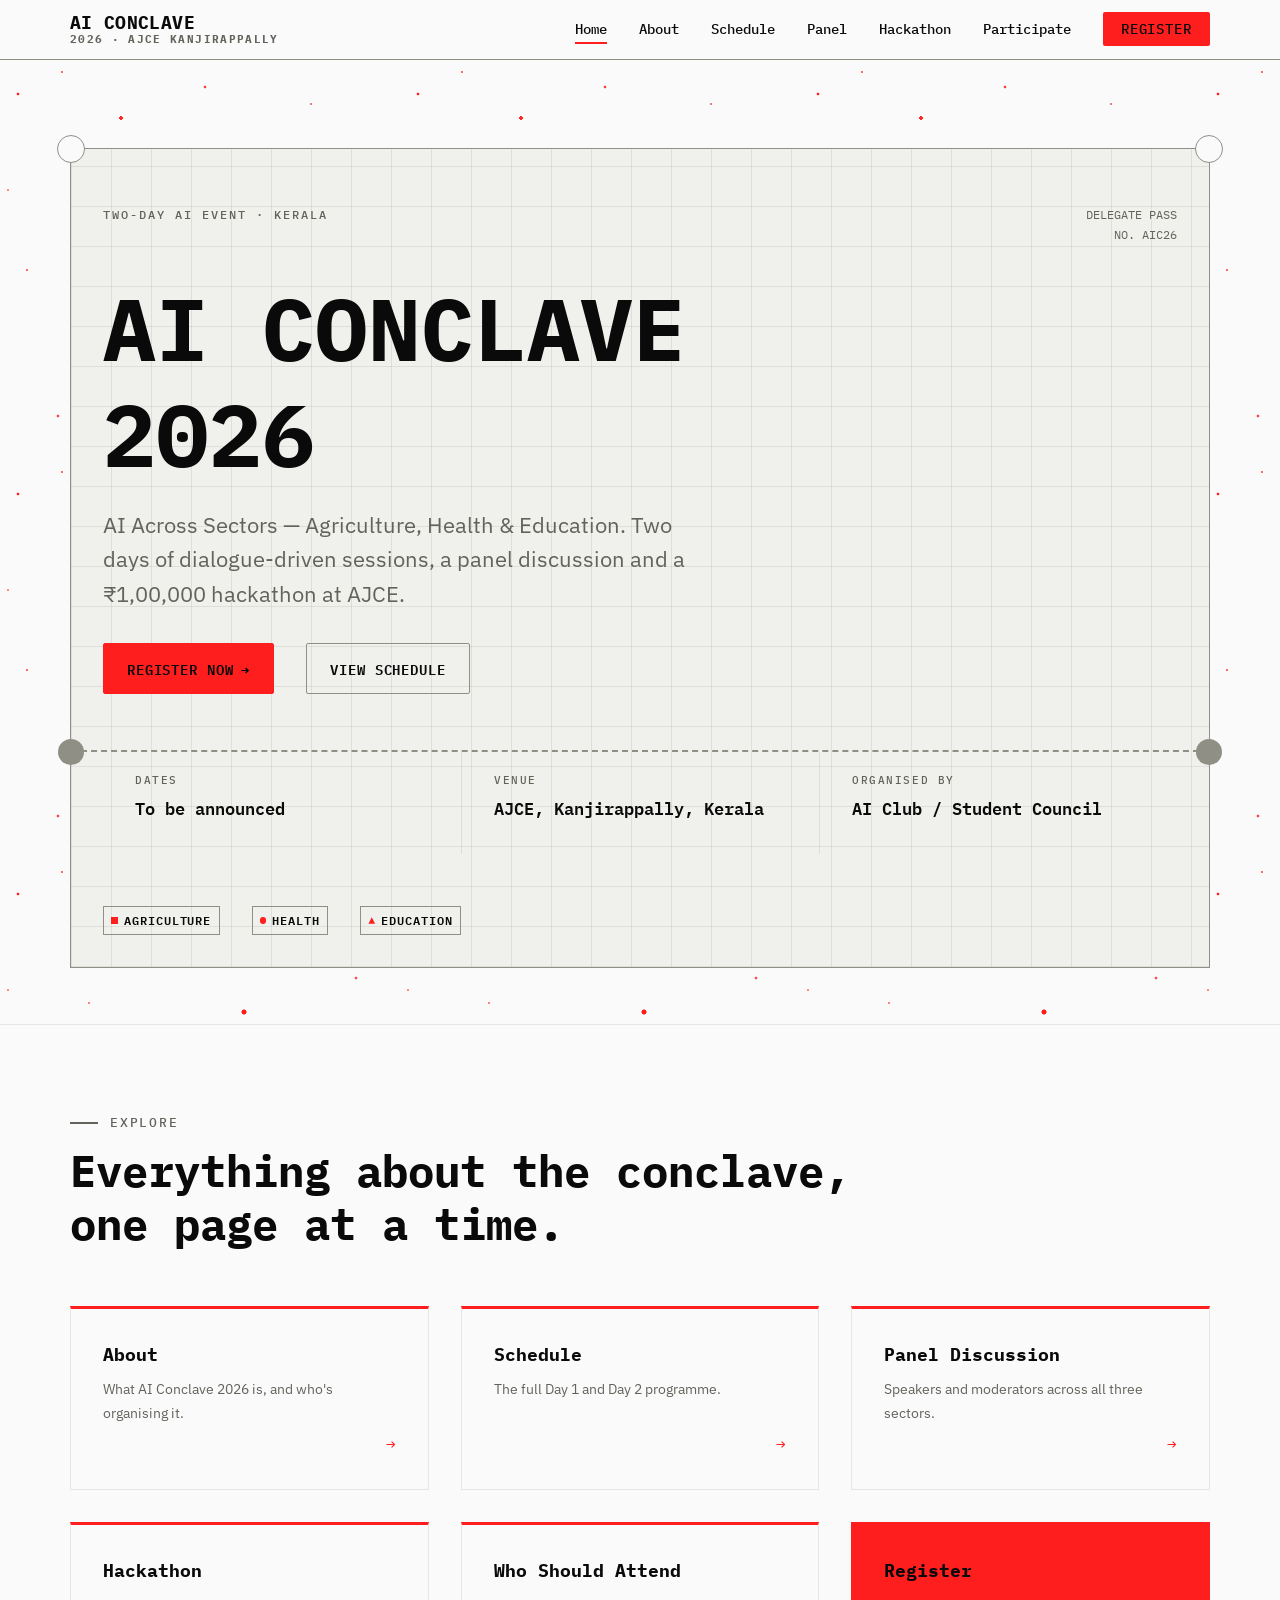
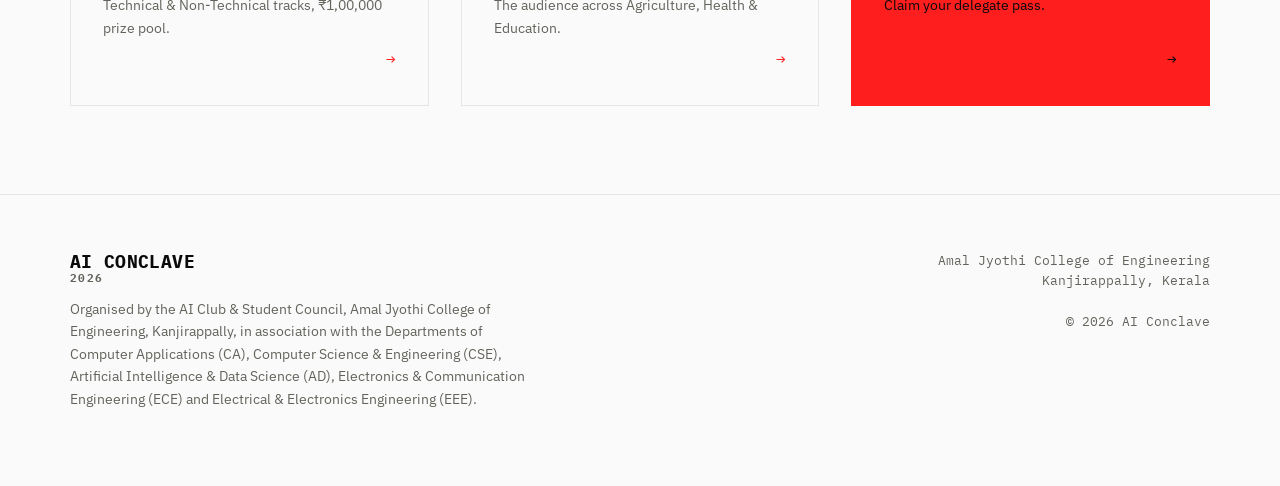
==== commit a931a8fe: "Rebuild site as multi-page layout with new theme" ====
--- a/index.html
+++ b/index.html
@@ -11,18 +11,21 @@
   <link rel="preconnect" href="https://fonts.gstatic.com" crossorigin />
   <link href="https://fonts.googleapis.com/css2?family=IBM+Plex+Mono:wght@400;500;600;700&family=IBM+Plex+Sans:wght@400;600;700&display=swap" rel="stylesheet" />
 
-  <link rel="stylesheet" href="css/styles.css" />
+  <link rel="stylesheet" href="style.css" />
 </head>
 <body>
   <a class="skip-link" href="#main">Skip to main content</a>
 
   <!-- ==========================================================================
-       SITE HEADER — sticky top nav with anchor links to each page section and
-       a mobile hamburger toggle (see js/main.js initMobileNav()).
+       SITE HEADER — sticky top nav. The site is split one page per section
+       (see the About/, Schedule/, Panel/, Hackathon/, Participate/ and
+       Register/ folders), so every link here is a real page, not an
+       in-page anchor. This page (Home) is the current page, so its own
+       nav link carries is-active / aria-current.
        ========================================================================== -->
   <header id="site-header">
     <div class="container header-bar">
-      <a class="site-logo" href="#hero">
+      <a class="site-logo" href="index.html">
         AI CONCLAVE
         <span class="logo-year">2026 · AJCE KANJIRAPPALLY</span>
       </a>
@@ -36,12 +39,13 @@
 
       <nav class="main-nav" id="main-nav" aria-label="Primary">
         <ul class="main-nav-list">
-          <li><a href="#about">About</a></li>
-          <li><a href="#schedule-day1">Schedule</a></li>
-          <li><a href="#panel">Panel</a></li>
-          <li><a href="#hackathon">Hackathon</a></li>
-          <li><a href="#participants">Participate</a></li>
-          <li><a class="btn btn-primary nav-cta" href="register.html">Register</a></li>
+          <li><a href="index.html" class="is-active" aria-current="page">Home</a></li>
+          <li><a href="About/index.html">About</a></li>
+          <li><a href="Schedule/index.html">Schedule</a></li>
+          <li><a href="Panel/index.html">Panel</a></li>
+          <li><a href="Hackathon/index.html">Hackathon</a></li>
+          <li><a href="Participate/index.html">Participate</a></li>
+          <li><a class="btn btn-primary nav-cta" href="Register/index.html">Register</a></li>
         </ul>
       </nav>
     </div>
@@ -67,10 +71,10 @@
             <p class="hero-tagline">AI Across Sectors — Agriculture, Health &amp; Education. Two days of dialogue-driven sessions, a panel discussion and a ₹1,00,000 hackathon at AJCE.</p>
 
             <div class="hero-actions">
-              <a class="btn btn-primary" href="register.html">
+              <a class="btn btn-primary" href="Register/index.html">
                 Register Now <span class="btn-arrow" aria-hidden="true">→</span>
               </a>
-              <a class="btn btn-outline" href="#schedule-day1">View Schedule</a>
+              <a class="btn btn-outline" href="Schedule/index.html">View Schedule</a>
             </div>
           </div>
 
@@ -103,316 +107,46 @@
     </section>
 
     <!-- ==========================================================================
-         #about — what the conclave is: 2-day flagship AI event spanning
-         Agriculture/Health/Education, 2000+ expected participants, and the
-         "dialogue not lecture" format.
+         #explore — site map for a reader landing on Home: one card per page,
+         since there's no more single scrolling page to discover content on.
          ========================================================================== -->
-    <section id="about" class="section">
-      <div class="container about-grid">
-        <div data-reveal>
-          <p class="eyebrow">About the Conclave</p>
-          <h2 class="section-heading">A flagship dialogue on AI, not another lecture series.</h2>
-          <p class="section-lede">AI Conclave 2026 is a two-day flagship event bringing artificial intelligence out of the lab and into three sectors that shape everyday life in Kerala: Agriculture, Health and Education. Rather than one-way talks, the conclave is built around dialogue — a panel discussion that puts practitioners and academics in conversation, hands-on department-led workshops, and a hackathon where students build.</p>
-          <p class="section-lede">Organised by the AI Club and Student Council of Amal Jyothi College of Engineering, in association with the Departments of Computer Applications, Computer Science &amp; Engineering, Artificial Intelligence &amp; Data Science, Electronics &amp; Communication Engineering, and Electrical &amp; Electronics Engineering.</p>
+    <section id="explore" class="section">
+      <div class="container">
+        <div class="section-head" data-reveal>
+          <p class="eyebrow">Explore</p>
+          <h2 class="section-heading">Everything about the conclave, one page at a time.</h2>
         </div>
 
-        <div data-reveal>
-          <div class="about-stats">
-            <div class="about-stat">
-              <span class="about-stat-figure mono-figure">2</span>
-              <span class="about-stat-label">Days</span>
-            </div>
-            <div class="about-stat">
-              <span class="about-stat-figure mono-figure">2000+</span>
-              <span class="about-stat-label">Expected participants</span>
-            </div>
-            <div class="about-stat">
-              <span class="about-stat-figure mono-figure">3</span>
-              <span class="about-stat-label">Sectors — Agri, Health, Edu</span>
-            </div>
-            <div class="about-stat">
-              <span class="about-stat-figure mono-figure">5</span>
-              <span class="about-stat-label">Departments co-organising</span>
-            </div>
-          </div>
-          <p class="about-principle">Format: dialogue-driven, not one-way talks — panel discussion, parallel workshops, and a hackathon in place of a straight lecture track.</p>
-        </div>
-      </div>
-    </section>
-
-    <!-- ==========================================================================
-         #schedule-day1 — Day 1 programme as a ledger-style table (time / event
-         / description). Data is fixed; do not alter times or wording.
-         ========================================================================== -->
-    <section id="schedule-day1" class="section">
-      <div class="container">
-        <div class="section-head" data-reveal>
-          <p class="eyebrow">Programme</p>
-          <h2 class="section-heading day-heading">Day 1 <span class="mono-figure">— Inauguration, Panel &amp; Workshops</span></h2>
-        </div>
-
-        <table class="schedule-table" data-reveal>
-          <caption class="sr-only">Day 1 schedule</caption>
-          <thead>
-            <tr>
-              <th scope="col">Time</th>
-              <th scope="col">Event</th>
-              <th scope="col">Details</th>
-            </tr>
-          </thead>
-          <tbody>
-            <tr>
-              <td class="schedule-time mono-figure">9:00 AM</td>
-              <td class="schedule-event">Registration</td>
-              <td class="schedule-desc">Participant check-in</td>
-            </tr>
-            <tr>
-              <td class="schedule-time mono-figure">10:00 AM</td>
-              <td class="schedule-event">Inaugural Function</td>
-              <td class="schedule-desc">Opening ceremony</td>
-            </tr>
-            <tr>
-              <td class="schedule-time mono-figure">10:30 AM</td>
-              <td class="schedule-event">Panel Discussion</td>
-              <td class="schedule-desc">AI Across Sectors: Agriculture, Health &amp; Education</td>
-            </tr>
-            <tr>
-              <td class="schedule-time mono-figure">1:00 – 4:00 PM</td>
-              <td class="schedule-event">Workshops</td>
-              <td class="schedule-desc">Parallel workshops organised by departments and clubs of AJCE</td>
-            </tr>
-          </tbody>
-        </table>
-      </div>
-    </section>
-
-    <!-- ==========================================================================
-         #schedule-day2 — Day 2 programme: hackathon, evaluation, valedictory.
-         ========================================================================== -->
-    <section id="schedule-day2" class="section">
-      <div class="container">
-        <div class="section-head" data-reveal>
-          <p class="eyebrow">Programme</p>
-          <h2 class="section-heading day-heading">Day 2 <span class="mono-figure">— Hackathon &amp; Valedictory</span></h2>
-        </div>
-
-        <table class="schedule-table" data-reveal>
-          <caption class="sr-only">Day 2 schedule</caption>
-          <thead>
-            <tr>
-              <th scope="col">Time</th>
-              <th scope="col">Event</th>
-              <th scope="col">Details</th>
-            </tr>
-          </thead>
-          <tbody>
-            <tr>
-              <td class="schedule-time mono-figure">9:00 AM</td>
-              <td class="schedule-event">Registration</td>
-              <td class="schedule-desc">Participant check-in</td>
-            </tr>
-            <tr>
-              <td class="schedule-time mono-figure">9:30 AM – 2:30 PM</td>
-              <td class="schedule-event">Hackathon</td>
-              <td class="schedule-desc">Technical and Non-Technical tracks for school &amp; college students. Prize pool ₹1,00,000</td>
-            </tr>
-            <tr>
-              <td class="schedule-time mono-figure">2:30 PM</td>
-              <td class="schedule-event">Evaluation</td>
-              <td class="schedule-desc">Judging and assessment of hackathon projects</td>
-            </tr>
-            <tr>
-              <td class="schedule-time mono-figure">4:00 PM</td>
-              <td class="schedule-event">Valedictory Function</td>
-              <td class="schedule-desc">Closing ceremony and prize distribution</td>
-            </tr>
-          </tbody>
-        </table>
-      </div>
-    </section>
-
-    <!-- ==========================================================================
-         #panel — "AI Across Sectors" panel discussion. Contains three
-         sub-sections (#panel-agriculture, #panel-health, #panel-education).
-         Each is one self-contained card: sector, moderator, then the full
-         speaker roster for that track — nothing to cross-reference against
-         a separate list elsewhere on the page.
-         ========================================================================== -->
-    <section id="panel" class="section">
-      <div class="container">
-        <div class="section-head" data-reveal>
-          <p class="eyebrow">Day 1 · 10:30 AM</p>
-          <h2 class="section-heading">Panel Discussion: AI Across Sectors</h2>
-          <p class="section-lede">Three tracks, three conversations — practitioners and academics discuss where AI is already changing Agriculture, Health and Education, and where it should go next.</p>
-        </div>
-
-        <div class="panel-grid">
-          <!-- #panel-agriculture -->
-          <section id="panel-agriculture" class="panel-track" data-reveal aria-labelledby="panel-agriculture-heading">
-            <div class="panel-track-head">
-              <span class="stamp stamp-agri">Agriculture</span>
-              <h3 id="panel-agriculture-heading">Agriculture</h3>
-            </div>
-            <p class="panel-track-moderator">Moderated by <span class="panel-moderator-name">Dr. Nikki</span></p>
-            <ul class="panel-speaker-list">
-              <li>
-                <span class="speaker-name">Alexy Binu</span>
-                <span class="speaker-role">Founder &amp; CEO, AetherSphere Ecosystem</span>
-              </li>
-              <li>
-                <span class="speaker-name">Prasad GopalaKrishnan</span>
-                <span class="speaker-role">Retired Professor, TNAU</span>
-              </li>
-            </ul>
-          </section>
-
-          <!-- #panel-health -->
-          <section id="panel-health" class="panel-track" data-reveal aria-labelledby="panel-health-heading">
-            <div class="panel-track-head">
-              <span class="stamp stamp-health">Health</span>
-              <h3 id="panel-health-heading">Health</h3>
-            </div>
-            <p class="panel-track-moderator">Moderated by <span class="panel-moderator-name">Dr. S.N. Kumar</span></p>
-            <ul class="panel-speaker-list">
-              <li>
-                <span class="speaker-name">Vivek V. George</span>
-                <span class="speaker-role">MD, Trivia Innovations</span>
-              </li>
-              <li>
-                <span class="speaker-name">Thomas Paulose Nechupadam</span>
-                <span class="speaker-role">Doctorepreneur, PalluDoctor</span>
-              </li>
-              <li>
-                <span class="speaker-name">Robin Tomy</span>
-              </li>
-              <li>
-                <span class="speaker-name">Berin Pathrose</span>
-                <span class="speaker-role">Professor, Pathology, KAU</span>
-              </li>
-            </ul>
-          </section>
-
-          <!-- #panel-education -->
-          <section id="panel-education" class="panel-track" data-reveal aria-labelledby="panel-education-heading">
-            <div class="panel-track-head">
-              <span class="stamp stamp-edu">Education</span>
-              <h3 id="panel-education-heading">Education</h3>
-            </div>
-            <p class="panel-track-moderator">Moderated by <span class="panel-moderator-name">Dr. Soney C. George</span></p>
-            <ul class="panel-speaker-list">
-              <li>
-                <span class="speaker-name">Dr. Jagathy Raj V.P.</span>
-                <span class="speaker-role">Vice Chancellor, Sree Narayana Open University</span>
-              </li>
-              <li>
-                <span class="speaker-name">Dr. M.V. Rajesh</span>
-                <span class="speaker-role">Director, IHRD</span>
-              </li>
-              <li>
-                <span class="speaker-name">Dr. Shailesh Sivan</span>
-                <span class="speaker-role">Speaker</span>
-              </li>
-            </ul>
-          </section>
-        </div>
-      </div>
-    </section>
-
-    <!-- ==========================================================================
-         #hackathon — Day 2 highlight: Technical / Non-Technical tracks and the
-         ₹1,00,000 prize pool, called out on a dark band for contrast.
-         ========================================================================== -->
-    <section id="hackathon" class="section">
-      <div class="container">
-        <div class="section-head" data-reveal>
-          <p class="eyebrow">Day 2 · 9:30 AM – 2:30 PM</p>
-          <h2 class="section-heading">Hackathon</h2>
-          <p class="section-lede">Open to school and college students. Build across two tracks, get evaluated the same day, and take the stage at the valedictory function.</p>
-        </div>
-
-        <div class="hackathon-grid" data-reveal>
-          <div class="hackathon-track">
-            <span class="hackathon-track-label">Track 01</span>
-            <h3>Technical</h3>
-            <p>For students building AI-driven solutions with code — open to school &amp; college participants.</p>
-          </div>
-          <div class="hackathon-track">
-            <span class="hackathon-track-label">Track 02</span>
-            <h3>Non-Technical</h3>
-            <p>For students tackling AI problem statements through ideation, strategy and design — open to school &amp; college participants.</p>
-          </div>
-          <div class="hackathon-prize">
-            <span class="hackathon-prize-label">Prize Pool</span>
-            <span class="hackathon-prize-figure mono-figure">₹1,00,000</span>
-          </div>
-        </div>
-      </div>
-    </section>
-
-    <!-- ==========================================================================
-         #participants — "who should attend", grouped by the three sectors
-         (#participants-agri, #participants-health, #participants-edu).
-         ========================================================================== -->
-    <section id="participants" class="section">
-      <div class="container">
-        <div class="section-head" data-reveal>
-          <p class="eyebrow">Who Should Attend</p>
-          <h2 class="section-heading">Built for people working across all three sectors.</h2>
-          <p class="section-lede">AI Conclave 2026 is open to anyone with a stake in how AI touches Agriculture, Health or Education — students, practitioners and decision-makers alike.</p>
-        </div>
-
-        <div class="participants-grid">
-          <!-- #participants-agri -->
-          <div id="participants-agri" class="participant-group" data-reveal>
-            <span class="stamp stamp-agri">Agriculture</span>
-            <h3>Agriculture</h3>
-            <ul class="participant-list">
-              <li>Farmers and agripreneurs</li>
-              <li>Agri-tech startups and innovators</li>
-              <li>Krishi Vigyan Kendra and extension officials</li>
-              <li>Agriculture students and researchers</li>
-            </ul>
-          </div>
-
-          <!-- #participants-health -->
-          <div id="participants-health" class="participant-group" data-reveal>
-            <span class="stamp stamp-health">Health</span>
-            <h3>Health</h3>
-            <ul class="participant-list">
-              <li>Doctors and healthcare professionals</li>
-              <li>Hospital and health system administrators</li>
-              <li>Medical, nursing and allied health students</li>
-              <li>Health-tech startups and innovators</li>
-            </ul>
-          </div>
-
-          <!-- #participants-edu -->
-          <div id="participants-edu" class="participant-group" data-reveal>
-            <span class="stamp stamp-edu">Education</span>
-            <h3>Education</h3>
-            <ul class="participant-list">
-              <li>Teachers and faculty</li>
-              <li>School and college administrators</li>
-              <li>Ed-tech innovators and startups</li>
-              <li>Education policy researchers and students</li>
-            </ul>
-          </div>
-        </div>
-      </div>
-    </section>
-
-    <!-- ==========================================================================
-         #register — closing call-to-action band linking through to the
-         registration page (register.html).
-         ========================================================================== -->
-    <section id="register" class="section">
-      <div class="container">
-        <div class="register-cta-ticket" data-reveal>
-          <p class="eyebrow eyebrow-center">Join Us</p>
-          <h2>Claim your delegate pass.</h2>
-          <p>Open to students, faculty, farmers, healthcare professionals and industry — pick the tracks you want to attend and register below.</p>
-          <a class="btn btn-primary" href="register.html">
-            Register Now <span class="btn-arrow" aria-hidden="true">→</span>
+        <div class="page-links-grid">
+          <a class="page-link-card" href="About/index.html" data-reveal>
+            <span class="page-link-title">About</span>
+            <span class="page-link-desc">What AI Conclave 2026 is, and who's organising it.</span>
+            <span class="page-link-arrow" aria-hidden="true">→</span>
+          </a>
+          <a class="page-link-card" href="Schedule/index.html" data-reveal>
+            <span class="page-link-title">Schedule</span>
+            <span class="page-link-desc">The full Day 1 and Day 2 programme.</span>
+            <span class="page-link-arrow" aria-hidden="true">→</span>
+          </a>
+          <a class="page-link-card" href="Panel/index.html" data-reveal>
+            <span class="page-link-title">Panel Discussion</span>
+            <span class="page-link-desc">Speakers and moderators across all three sectors.</span>
+            <span class="page-link-arrow" aria-hidden="true">→</span>
+          </a>
+          <a class="page-link-card" href="Hackathon/index.html" data-reveal>
+            <span class="page-link-title">Hackathon</span>
+            <span class="page-link-desc">Technical &amp; Non-Technical tracks, ₹1,00,000 prize pool.</span>
+            <span class="page-link-arrow" aria-hidden="true">→</span>
+          </a>
+          <a class="page-link-card" href="Participate/index.html" data-reveal>
+            <span class="page-link-title">Who Should Attend</span>
+            <span class="page-link-desc">The audience across Agriculture, Health &amp; Education.</span>
+            <span class="page-link-arrow" aria-hidden="true">→</span>
+          </a>
+          <a class="page-link-card page-link-card-cta" href="Register/index.html" data-reveal>
+            <span class="page-link-title">Register</span>
+            <span class="page-link-desc">Claim your delegate pass.</span>
+            <span class="page-link-arrow" aria-hidden="true">→</span>
           </a>
         </div>
       </div>
@@ -436,6 +170,6 @@
     </div>
   </footer>
 
-  <script src="js/main.js"></script>
+  <script src="script.js"></script>
 </body>
 </html>
--- a/style.css
+++ b/style.css
@@ -0,0 +1,869 @@
+/* ==========================================================================
+   AI CONCLAVE 2026 — HOME PAGE STYLESHEET
+   Theme: "Signal Field" — Nothing OS-inspired white/black/red glyph
+   language: near-white base, dot-matrix-style monospace display type, and
+   one red signal color used for CTAs, key figures and active states.
+
+   This file is self-contained on purpose: the site is split one page per
+   folder (Home here, plus About/, Schedule/, Panel/, Hackathon/,
+   Participate/, Register/), and every folder carries its own copy of this
+   same shared design system so a volunteer can open one folder and have
+   everything they need, without hunting through a shared stylesheet.
+   Blocks 1–6 and the footer/reveal/reduced-motion blocks at the bottom are
+   IDENTICAL across every folder's style.css — leave them alone unless
+   you're changing the design system for the whole site. Block 7 is this
+   page's own content and is the one you're meant to edit here.
+
+   CONTENTS
+   1.  Custom properties (design tokens) — SHARED
+   2.  Reset & base — SHARED
+   3.  Typography utilities — SHARED
+   4.  Layout utilities — SHARED
+   5.  Buttons & sector stamps — SHARED
+   6.  #site-header — SHARED
+   7.  #hero + #explore — THIS PAGE
+   8.  #footer — SHARED
+   9.  Scroll-reveal animation hook — SHARED
+   10. Reduced motion — SHARED
+   ========================================================================== */
+
+/* --------------------------------------------------------------------------
+   1. Custom properties — SHARED
+   -------------------------------------------------------------------------- */
+:root {
+  /* Colors */
+  --color-base: #fafafa;
+  --color-surface: #f0f0ec;
+  --color-surface-alt: #e6e6e1;
+  --color-text: #0a0a0a;
+  --color-text-soft: #63635c;
+  --color-line: rgba(10, 10, 10, 0.08);
+  --color-line-strong: #8f8f86;
+
+  /* Signal red does three different jobs, each with its own contrast
+     requirement, so it needs three values: a vivid red for fills/borders/
+     large text (only needs 3:1), a brighter "lit up" red for button hover,
+     and a deepened red safe as small body-size text on the light base
+     (needs 4.5:1 — the vivid red alone only clears 3.7:1 there). */
+  --color-signal: #ff1e1e;
+  --color-signal-bright: #ff4545;
+  --color-signal-text: #d21414;
+
+  /* Type. Display is a technical monospace — keeps the spec-sheet/readout
+     feel without trading away legibility — used for short system-style
+     text: numbers, labels, nav, buttons. Body (same Plex family, so the
+     pairing reads as one deliberate system) carries anything meant to be
+     read at length or a real person's name. */
+  --font-display: "IBM Plex Mono", "Space Grotesk", monospace;
+  --font-body: "IBM Plex Sans", "Segoe UI", sans-serif;
+
+  /* Spacing scale */
+  --space-2xs: 0.25rem;
+  --space-xs: 0.5rem;
+  --space-sm: 0.75rem;
+  --space-md: 1.25rem;
+  --space-lg: 2rem;
+  --space-xl: 3.5rem;
+  --space-2xl: 5.5rem;
+
+  /* Layout */
+  --container-width: 1180px;
+  --border-thin: 1px solid var(--color-line);
+  --border-strong: 1px solid var(--color-line-strong);
+}
+
+/* --------------------------------------------------------------------------
+   2. Reset & base — SHARED
+   -------------------------------------------------------------------------- */
+*,
+*::before,
+*::after {
+  box-sizing: border-box;
+}
+
+html {
+  scroll-behavior: smooth;
+}
+
+body {
+  margin: 0;
+  background: var(--color-base);
+  color: var(--color-text);
+  font-family: var(--font-body);
+  font-size: 1rem;
+  line-height: 1.6;
+  -webkit-font-smoothing: antialiased;
+}
+
+img {
+  max-width: 100%;
+  display: block;
+}
+
+a {
+  color: inherit;
+}
+
+ul,
+ol {
+  padding: 0;
+  margin: 0;
+}
+
+li {
+  list-style: none;
+}
+
+button {
+  font-family: inherit;
+}
+
+/* Skip link — keyboard accessibility */
+.skip-link {
+  position: absolute;
+  left: -999px;
+  top: 0;
+  background: var(--color-signal);
+  color: var(--color-text);
+  padding: var(--space-sm) var(--space-md);
+  z-index: 200;
+  font-family: var(--font-display);
+  font-weight: 700;
+  text-transform: uppercase;
+  letter-spacing: 0.06em;
+  text-decoration: none;
+}
+
+.skip-link:focus {
+  left: var(--space-md);
+  top: var(--space-md);
+}
+
+/* Visible keyboard focus states throughout the site */
+a:focus-visible,
+button:focus-visible,
+input:focus-visible,
+select:focus-visible,
+textarea:focus-visible,
+[tabindex]:focus-visible {
+  outline: 3px solid var(--color-signal);
+  outline-offset: 3px;
+}
+
+/* --------------------------------------------------------------------------
+   3. Typography utilities — SHARED
+   -------------------------------------------------------------------------- */
+h1,
+h2,
+h3,
+h4 {
+  font-family: var(--font-display);
+  font-weight: 700;
+  line-height: 1.2;
+  margin: 0 0 var(--space-sm);
+  letter-spacing: 0;
+}
+
+p {
+  margin: 0 0 var(--space-md);
+}
+
+.eyebrow {
+  font-family: var(--font-display);
+  font-weight: 500;
+  text-transform: uppercase;
+  letter-spacing: 0.14em;
+  font-size: 0.8rem;
+  color: var(--color-text-soft);
+  display: flex;
+  align-items: center;
+  gap: var(--space-sm);
+  margin: 0 0 var(--space-sm);
+}
+
+.eyebrow::before {
+  content: "";
+  width: 1.75rem;
+  height: 2px;
+  background: currentColor;
+  display: inline-block;
+}
+
+.section-heading {
+  font-size: clamp(1.75rem, 1.3rem + 1.8vw, 2.75rem);
+  max-width: 32ch;
+}
+
+.section-lede {
+  max-width: 62ch;
+  color: var(--color-text-soft);
+  font-size: 1.05rem;
+}
+
+.mono-figure {
+  font-family: var(--font-display);
+  font-variant-numeric: tabular-nums;
+}
+
+.sr-only {
+  position: absolute;
+  width: 1px;
+  height: 1px;
+  padding: 0;
+  margin: -1px;
+  overflow: hidden;
+  clip: rect(0, 0, 0, 0);
+  white-space: nowrap;
+  border: 0;
+}
+
+/* --------------------------------------------------------------------------
+   4. Layout utilities — SHARED
+   -------------------------------------------------------------------------- */
+.container {
+  width: 100%;
+  max-width: var(--container-width);
+  margin-inline: auto;
+  padding-inline: var(--space-md);
+}
+
+.section {
+  padding-block: var(--space-2xl);
+  border-bottom: var(--border-thin);
+}
+
+.section-head {
+  margin-bottom: var(--space-xl);
+}
+
+@media (max-width: 640px) {
+  .section {
+    padding-block: var(--space-xl);
+  }
+}
+
+/* --------------------------------------------------------------------------
+   5. Buttons & sector stamps — SHARED
+   -------------------------------------------------------------------------- */
+.btn {
+  display: inline-flex;
+  align-items: center;
+  gap: var(--space-xs);
+  font-family: var(--font-display);
+  font-weight: 600;
+  text-transform: uppercase;
+  letter-spacing: 0.06em;
+  font-size: 0.9rem;
+  text-decoration: none;
+  padding: 0.9em 1.6em;
+  border: var(--border-strong);
+  border-radius: 2px;
+  cursor: pointer;
+  transition: transform 0.15s ease, background-color 0.15s ease, color 0.15s ease, border-color 0.15s ease;
+}
+
+/* The signal color's one big job: the primary call to action. Text stays
+   near-black, not white — on this red, dark text clears AA contrast and
+   light text doesn't. Hover goes brighter, not darker — a small nod to
+   Nothing's glyph lights turning up rather than dimming, and it happens
+   to raise the text contrast further rather than eroding it. */
+.btn-primary {
+  background: var(--color-signal);
+  border-color: var(--color-signal);
+  color: var(--color-text);
+}
+
+.btn-primary:hover {
+  background: var(--color-signal-bright);
+  border-color: var(--color-signal-bright);
+}
+
+.btn-outline {
+  background: transparent;
+  color: var(--color-text);
+  border-color: var(--color-line-strong);
+}
+
+.btn-outline:hover {
+  background: var(--color-text);
+  color: var(--color-base);
+  border-color: var(--color-text);
+}
+
+.btn:active {
+  transform: translateY(1px);
+}
+
+.btn-arrow {
+  transition: transform 0.15s ease;
+}
+
+.btn:hover .btn-arrow {
+  transform: translateX(3px);
+}
+
+/* Sector stamp — the site's recurring wayfinding chip. Every speaker,
+   schedule row and audience group tied to a sector carries one of these.
+   Sectors share the one signal color; only the dot's shape changes
+   (square / circle / triangle), so the system stays down to a single
+   accent instead of three separate hues. */
+.stamp {
+  display: inline-flex;
+  align-items: center;
+  gap: 0.5em;
+  font-family: var(--font-display);
+  font-weight: 600;
+  font-size: 0.75rem;
+  text-transform: uppercase;
+  letter-spacing: 0.08em;
+  padding: 0.3em 0.6em;
+  color: var(--color-text);
+  border: var(--border-strong);
+  white-space: nowrap;
+}
+
+.stamp::before {
+  content: "";
+  width: 0.55em;
+  height: 0.55em;
+  background: var(--color-signal);
+  display: inline-block;
+  flex-shrink: 0;
+}
+
+.stamp-agri::before {
+  border-radius: 0;
+  clip-path: none;
+}
+
+.stamp-health::before {
+  border-radius: 50%;
+}
+
+.stamp-edu::before {
+  clip-path: polygon(50% 0%, 0% 100%, 100% 100%);
+}
+
+/* Sector key legend, reused in hero + panel + participants intros */
+.sector-key {
+  display: flex;
+  flex-wrap: wrap;
+  gap: var(--space-sm) var(--space-lg);
+}
+
+/* --------------------------------------------------------------------------
+   6. #site-header — SHARED
+   -------------------------------------------------------------------------- */
+#site-header {
+  position: sticky;
+  top: 0;
+  z-index: 100;
+  background: var(--color-base);
+  border-bottom: var(--border-strong);
+}
+
+.header-bar {
+  display: flex;
+  align-items: center;
+  justify-content: space-between;
+  padding-block: var(--space-sm);
+}
+
+.site-logo {
+  font-family: var(--font-display);
+  font-weight: 700;
+  font-size: 1.1rem;
+  text-decoration: none;
+  color: var(--color-text);
+  letter-spacing: 0.02em;
+  line-height: 1.2;
+  display: flex;
+  flex-direction: column;
+}
+
+.site-logo .logo-year {
+  font-size: 0.7rem;
+  color: var(--color-text-soft);
+  letter-spacing: 0.12em;
+}
+
+.main-nav {
+  display: flex;
+  align-items: center;
+  gap: var(--space-lg);
+}
+
+.main-nav-list {
+  display: flex;
+  gap: var(--space-lg);
+  align-items: center;
+}
+
+.main-nav-list a {
+  font-family: var(--font-display);
+  font-weight: 500;
+  font-size: 0.9rem;
+  text-decoration: none;
+  padding-block: var(--space-2xs);
+  border-bottom: 2px solid transparent;
+}
+
+.main-nav-list a:hover,
+.main-nav-list a.is-active {
+  border-bottom-color: var(--color-signal);
+}
+
+.nav-cta {
+  padding: 0.55em 1.2em;
+  font-size: 0.8rem;
+}
+
+.nav-toggle {
+  display: none;
+  background: transparent;
+  border: var(--border-strong);
+  padding: 0.4rem 0.55rem;
+  cursor: pointer;
+}
+
+.nav-toggle-bar {
+  display: block;
+  width: 20px;
+  height: 2px;
+  background: var(--color-text);
+  margin: 4px 0;
+  transition: transform 0.2s ease, opacity 0.2s ease;
+}
+
+@media (max-width: 860px) {
+  .nav-toggle {
+    display: block;
+  }
+
+  .main-nav {
+    position: fixed;
+    inset: 0 0 0 30%;
+    top: 57px;
+    background: var(--color-surface);
+    border-left: var(--border-strong);
+    flex-direction: column;
+    align-items: stretch;
+    padding: var(--space-lg) var(--space-md);
+    transform: translateX(100%);
+    transition: transform 0.25s ease;
+  }
+
+  .main-nav.is-open {
+    transform: translateX(0);
+  }
+
+  .main-nav-list {
+    flex-direction: column;
+    align-items: flex-start;
+    gap: var(--space-md);
+  }
+
+  .nav-cta {
+    margin-top: var(--space-md);
+  }
+
+  body.nav-open {
+    overflow: hidden;
+  }
+}
+
+@media (max-width: 420px) {
+  .main-nav {
+    inset: 0;
+    top: 57px;
+  }
+}
+
+/* --------------------------------------------------------------------------
+   7. #hero + #explore — THIS PAGE (Home)
+   -------------------------------------------------------------------------- */
+
+/* Scattered red-dot field — the site's signature "wallpaper" moment,
+   modelled on the random dot-scatter look of Nothing's own wallpapers.
+   Twenty dots at deliberately irregular positions/sizes/opacities inside
+   one 400×400 tile, repeated. Only used on Home's hero, so it lives here
+   rather than in the shared blocks above. */
+.dot-field {
+  background-color: var(--color-base);
+  background-repeat: repeat;
+  background-size: 400px 400px;
+  background-image:
+    radial-gradient(circle at 18px 34px, rgba(255, 30, 30, 1) 0 1.5px, transparent 1.6px),
+    radial-gradient(circle at 62px 12px, rgba(255, 30, 30, 0.65) 0 1px, transparent 1.1px),
+    radial-gradient(circle at 121px 58px, rgba(255, 30, 30, 0.95) 0 2px, transparent 2.1px),
+    radial-gradient(circle at 89px 143px, rgba(255, 30, 30, 0.55) 0 1px, transparent 1.1px),
+    radial-gradient(circle at 205px 27px, rgba(255, 30, 30, 0.85) 0 1.5px, transparent 1.6px),
+    radial-gradient(circle at 178px 96px, rgba(255, 30, 30, 0.65) 0 1px, transparent 1.1px),
+    radial-gradient(circle at 244px 152px, rgba(255, 30, 30, 1) 0 2.5px, transparent 2.6px),
+    radial-gradient(circle at 311px 44px, rgba(255, 30, 30, 0.6) 0 1px, transparent 1.1px),
+    radial-gradient(circle at 356px 118px, rgba(255, 30, 30, 0.8) 0 1.5px, transparent 1.6px),
+    radial-gradient(circle at 27px 210px, rgba(255, 30, 30, 0.65) 0 1px, transparent 1.1px),
+    radial-gradient(circle at 96px 245px, rgba(255, 30, 30, 0.9) 0 2px, transparent 2.1px),
+    radial-gradient(circle at 152px 288px, rgba(255, 30, 30, 0.55) 0 1px, transparent 1.1px),
+    radial-gradient(circle at 218px 233px, rgba(255, 30, 30, 0.75) 0 1.5px, transparent 1.6px),
+    radial-gradient(circle at 268px 301px, rgba(255, 30, 30, 0.6) 0 1px, transparent 1.1px),
+    radial-gradient(circle at 334px 262px, rgba(255, 30, 30, 1) 0 2px, transparent 2.1px),
+    radial-gradient(circle at 372px 340px, rgba(255, 30, 30, 0.65) 0 1px, transparent 1.1px),
+    radial-gradient(circle at 58px 356px, rgba(255, 30, 30, 0.85) 0 1.5px, transparent 1.6px),
+    radial-gradient(circle at 141px 378px, rgba(255, 30, 30, 0.55) 0 1px, transparent 1.1px),
+    radial-gradient(circle at 296px 373px, rgba(255, 30, 30, 0.7) 0 1.5px, transparent 1.6px),
+    radial-gradient(circle at 8px 130px, rgba(255, 30, 30, 0.5) 0 1px, transparent 1.1px);
+}
+
+#hero {
+  padding-block: var(--space-2xl) var(--space-xl);
+  border-bottom: var(--border-thin);
+}
+
+.hero-ticket {
+  position: relative;
+  border: var(--border-strong);
+  background-color: var(--color-surface);
+  background-image:
+    repeating-linear-gradient(0deg, var(--color-line) 0, var(--color-line) 1px, transparent 1px, transparent 40px),
+    repeating-linear-gradient(90deg, var(--color-line) 0, var(--color-line) 1px, transparent 1px, transparent 40px);
+  padding: var(--space-xl) var(--space-lg) 0;
+}
+
+/* Punch notches on the top-left/top-right corners of the ticket, each its
+   own pseudo-element so they stay pinned to the card's own edges at any
+   width (rather than the viewport's). They read as holes cut through to
+   the red dot field behind the card. */
+.hero-ticket::before,
+.hero-ticket::after {
+  content: "";
+  position: absolute;
+  z-index: 2;
+  top: -14px;
+  width: 28px;
+  height: 28px;
+  border-radius: 50%;
+  background: var(--color-base);
+  border: var(--border-strong);
+}
+
+.hero-ticket::before {
+  left: -14px;
+}
+
+.hero-ticket::after {
+  right: -14px;
+}
+
+.hero-inner {
+  position: relative;
+  z-index: 1;
+}
+
+.hero-top {
+  display: flex;
+  justify-content: space-between;
+  align-items: flex-start;
+  gap: var(--space-md);
+  margin-bottom: var(--space-lg);
+}
+
+.hero-eyebrow {
+  font-family: var(--font-display);
+  font-weight: 500;
+  text-transform: uppercase;
+  letter-spacing: 0.16em;
+  font-size: 0.78rem;
+  color: var(--color-text-soft);
+}
+
+.hero-badge-no {
+  font-family: var(--font-display);
+  font-size: 0.78rem;
+  color: var(--color-text-soft);
+  text-align: right;
+}
+
+.hero-title {
+  font-size: clamp(2.6rem, 1.7rem + 5vw, 5.5rem);
+  margin: 0 0 var(--space-md);
+  text-transform: uppercase;
+}
+
+.hero-tagline {
+  font-family: var(--font-body);
+  font-size: clamp(1.05rem, 0.95rem + 0.5vw, 1.35rem);
+  max-width: 46ch;
+  color: var(--color-text-soft);
+  margin-bottom: var(--space-lg);
+}
+
+.hero-actions {
+  display: flex;
+  align-items: center;
+  gap: var(--space-lg);
+  flex-wrap: wrap;
+  margin-bottom: var(--space-xl);
+}
+
+/* Perforated tear line above the boarding-pass style data strip */
+.hero-perforation {
+  position: relative;
+  z-index: 1;
+  border-top: 2px dashed var(--color-line-strong);
+  margin: 0 calc(var(--space-lg) * -1);
+}
+
+.hero-perforation::before,
+.hero-perforation::after {
+  content: "";
+  position: absolute;
+  top: -13px;
+  width: 26px;
+  height: 26px;
+  border-radius: 50%;
+  background: var(--color-line-strong);
+}
+
+.hero-perforation::before {
+  left: -13px;
+}
+
+.hero-perforation::after {
+  right: -13px;
+}
+
+.hero-strip {
+  position: relative;
+  z-index: 1;
+  display: grid;
+  grid-template-columns: repeat(3, 1fr);
+  margin: 0 calc(var(--space-lg) * -1);
+  padding: 0 var(--space-lg);
+}
+
+.hero-strip-item {
+  padding: var(--space-md) var(--space-lg) var(--space-lg);
+  border-left: var(--border-thin);
+}
+
+.hero-strip-item:first-child {
+  border-left: none;
+}
+
+.hero-strip-label {
+  display: block;
+  font-family: var(--font-display);
+  font-weight: 500;
+  font-size: 0.7rem;
+  text-transform: uppercase;
+  letter-spacing: 0.14em;
+  color: var(--color-text-soft);
+  margin-bottom: 0.4em;
+}
+
+.hero-strip-value {
+  font-family: var(--font-display);
+  font-weight: 600;
+  font-size: 1.05rem;
+}
+
+.hero-key {
+  margin-top: var(--space-lg);
+  padding: var(--space-md) 0 var(--space-lg);
+}
+
+@media (max-width: 720px) {
+  .hero-strip {
+    grid-template-columns: 1fr;
+  }
+
+  .hero-strip-item {
+    border-left: none;
+    border-top: var(--border-thin);
+    padding-inline: 0;
+  }
+
+  .hero-strip-item:first-child {
+    border-top: none;
+  }
+
+  .hero-ticket {
+    padding-inline: var(--space-md);
+  }
+
+  .hero-perforation,
+  .hero-strip {
+    margin-inline: calc(var(--space-md) * -1);
+  }
+
+  .hero-strip {
+    padding-inline: var(--space-md);
+  }
+}
+
+@media (max-width: 480px) {
+  .hero-top {
+    flex-direction: column;
+    gap: var(--space-xs);
+  }
+
+  .hero-badge-no {
+    text-align: left;
+  }
+}
+
+/* #explore — one card per page, linking out to every other folder */
+.page-links-grid {
+  display: grid;
+  grid-template-columns: repeat(3, 1fr);
+  gap: var(--space-lg);
+}
+
+.page-link-card {
+  display: flex;
+  flex-direction: column;
+  gap: var(--space-xs);
+  border: var(--border-thin);
+  border-top: 3px solid var(--color-signal);
+  padding: var(--space-lg);
+  text-decoration: none;
+  color: inherit;
+  transition: background-color 0.15s ease;
+}
+
+.page-link-card:hover {
+  background: var(--color-surface);
+}
+
+.page-link-title {
+  font-family: var(--font-display);
+  font-weight: 700;
+  font-size: 1.1rem;
+  color: var(--color-text);
+}
+
+.page-link-desc {
+  color: var(--color-text-soft);
+  font-size: 0.9rem;
+  flex: 1;
+}
+
+.page-link-arrow {
+  font-family: var(--font-display);
+  color: var(--color-signal);
+  align-self: flex-end;
+  transition: transform 0.15s ease;
+}
+
+.page-link-card:hover .page-link-arrow {
+  transform: translateX(3px);
+}
+
+/* The Register card is the one conversion action on this grid, so it
+   gets the full signal-red treatment instead of just the top accent —
+   same "dark text on red" contrast rule as .btn-primary. */
+.page-link-card-cta {
+  background: var(--color-signal);
+  border-color: var(--color-signal);
+}
+
+.page-link-card-cta:hover {
+  background: var(--color-signal-bright);
+  border-color: var(--color-signal-bright);
+}
+
+.page-link-card-cta .page-link-title,
+.page-link-card-cta .page-link-desc,
+.page-link-card-cta .page-link-arrow {
+  color: var(--color-text);
+}
+
+@media (max-width: 900px) {
+  .page-links-grid {
+    grid-template-columns: 1fr 1fr;
+  }
+}
+
+@media (max-width: 560px) {
+  .page-links-grid {
+    grid-template-columns: 1fr;
+  }
+}
+
+/* --------------------------------------------------------------------------
+   8. #footer — SHARED
+   -------------------------------------------------------------------------- */
+#footer {
+  padding-block: var(--space-xl);
+  border-bottom: none;
+}
+
+.footer-grid {
+  display: flex;
+  justify-content: space-between;
+  align-items: flex-start;
+  gap: var(--space-lg);
+  flex-wrap: wrap;
+}
+
+.footer-org {
+  max-width: 46ch;
+}
+
+.footer-org .site-logo {
+  margin-bottom: var(--space-sm);
+}
+
+.footer-departments {
+  font-size: 0.88rem;
+  color: var(--color-text-soft);
+}
+
+.footer-meta {
+  font-family: var(--font-display);
+  font-size: 0.8rem;
+  color: var(--color-text-soft);
+  text-align: right;
+}
+
+@media (max-width: 640px) {
+  .footer-meta {
+    text-align: left;
+  }
+}
+
+/* --------------------------------------------------------------------------
+   9. Scroll-reveal animation hook (see script.js initScrollReveal) — SHARED
+   -------------------------------------------------------------------------- */
+[data-reveal] {
+  opacity: 0;
+  transform: translateY(16px);
+  transition: opacity 0.6s ease, transform 0.6s ease;
+}
+
+[data-reveal].is-visible {
+  opacity: 1;
+  transform: translateY(0);
+}
+
+/* --------------------------------------------------------------------------
+   10. Reduced motion — SHARED
+   -------------------------------------------------------------------------- */
+@media (prefers-reduced-motion: reduce) {
+  html {
+    scroll-behavior: auto;
+  }
+
+  [data-reveal] {
+    opacity: 1;
+    transform: none;
+    transition: none;
+  }
+
+  * {
+    animation-duration: 0.001ms !important;
+    animation-iteration-count: 1 !important;
+    transition-duration: 0.001ms !important;
+  }
+}
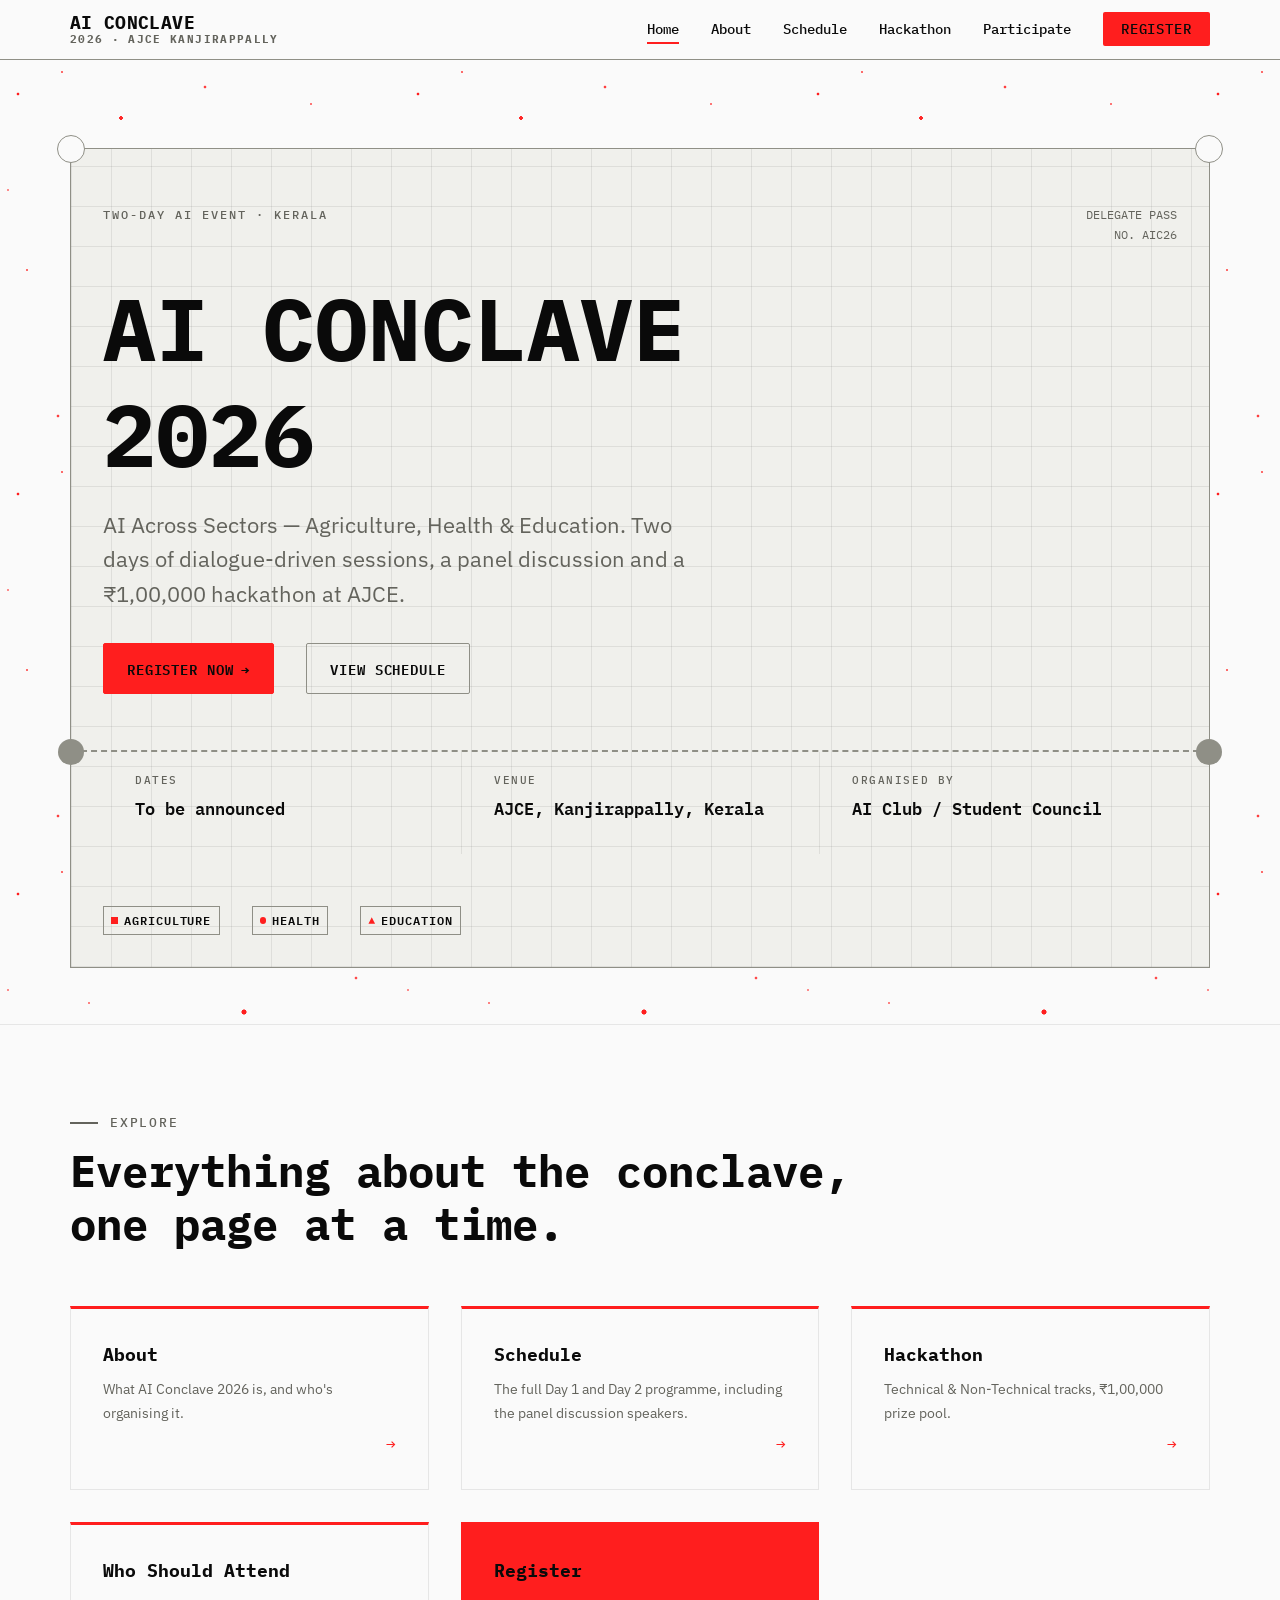
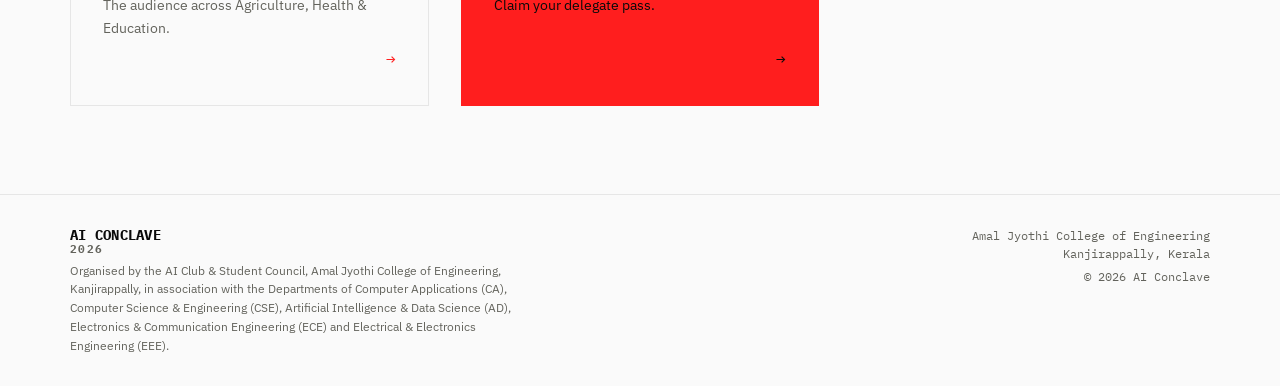
==== commit 61abb61e: "folder restructured" ====
--- a/index.html
+++ b/index.html
@@ -42,7 +42,6 @@
           <li><a href="index.html" class="is-active" aria-current="page">Home</a></li>
           <li><a href="About/index.html">About</a></li>
           <li><a href="Schedule/index.html">Schedule</a></li>
-          <li><a href="Panel/index.html">Panel</a></li>
           <li><a href="Hackathon/index.html">Hackathon</a></li>
           <li><a href="Participate/index.html">Participate</a></li>
           <li><a class="btn btn-primary nav-cta" href="Register/index.html">Register</a></li>
@@ -125,12 +124,7 @@
           </a>
           <a class="page-link-card" href="Schedule/index.html" data-reveal>
             <span class="page-link-title">Schedule</span>
-            <span class="page-link-desc">The full Day 1 and Day 2 programme.</span>
-            <span class="page-link-arrow" aria-hidden="true">→</span>
-          </a>
-          <a class="page-link-card" href="Panel/index.html" data-reveal>
-            <span class="page-link-title">Panel Discussion</span>
-            <span class="page-link-desc">Speakers and moderators across all three sectors.</span>
+            <span class="page-link-desc">The full Day 1 and Day 2 programme, including the panel discussion speakers.</span>
             <span class="page-link-arrow" aria-hidden="true">→</span>
           </a>
           <a class="page-link-card" href="Hackathon/index.html" data-reveal>
--- a/style.css
+++ b/style.css
@@ -795,7 +795,7 @@
    8. #footer — SHARED
    -------------------------------------------------------------------------- */
 #footer {
-  padding-block: var(--space-xl);
+  padding-block: var(--space-lg);
   border-bottom: none;
 }
 
@@ -803,7 +803,7 @@
   display: flex;
   justify-content: space-between;
   align-items: flex-start;
-  gap: var(--space-lg);
+  gap: var(--space-md);
   flex-wrap: wrap;
 }
 
@@ -812,19 +812,31 @@
 }
 
 .footer-org .site-logo {
-  margin-bottom: var(--space-sm);
+  font-size: 0.85rem;
+  margin-bottom: var(--space-2xs);
 }
 
 .footer-departments {
-  font-size: 0.88rem;
-  color: var(--color-text-soft);
+  font-size: 0.78rem;
+  line-height: 1.5;
+  color: var(--color-text-soft);
+  margin-bottom: 0;
 }
 
 .footer-meta {
   font-family: var(--font-display);
-  font-size: 0.8rem;
+  font-size: 0.72rem;
+  line-height: 1.6;
   color: var(--color-text-soft);
   text-align: right;
+}
+
+.footer-meta p {
+  margin: 0 0 var(--space-2xs);
+}
+
+.footer-meta p:last-child {
+  margin-bottom: 0;
 }
 
 @media (max-width: 640px) {
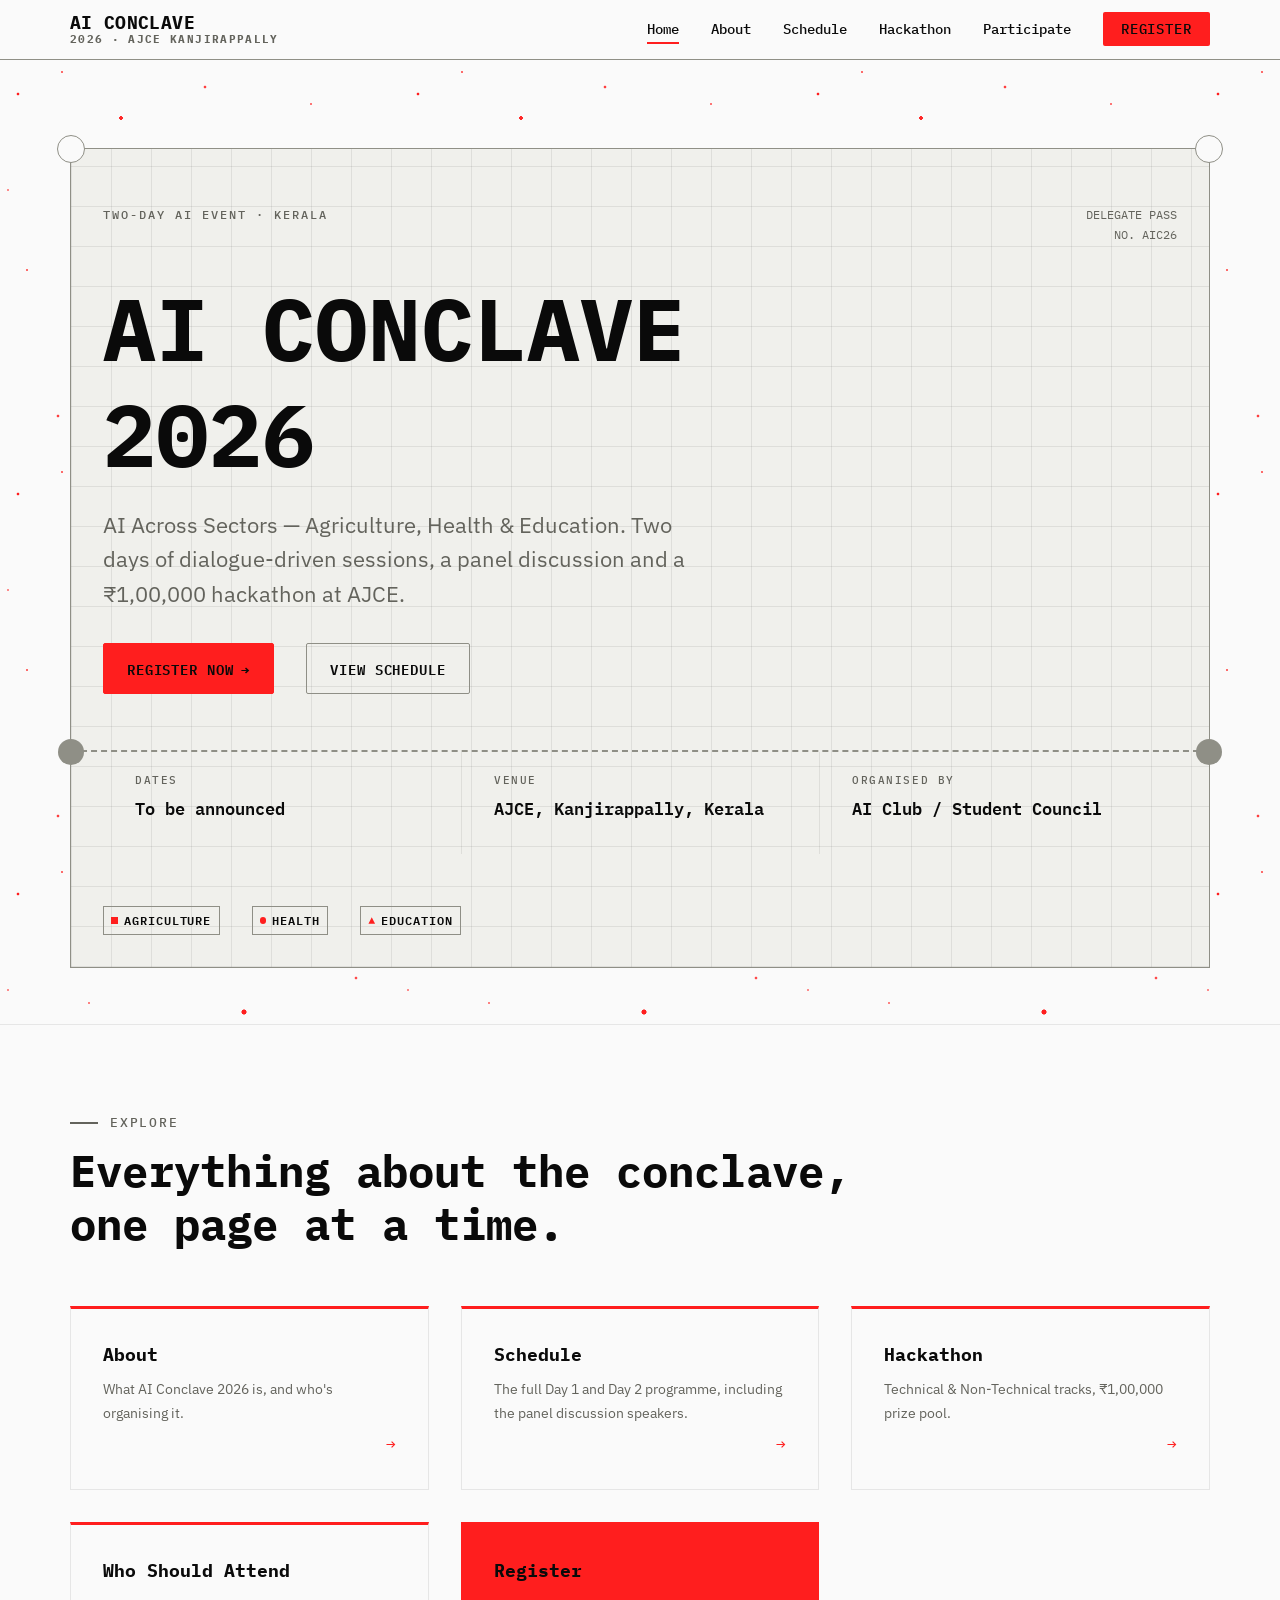
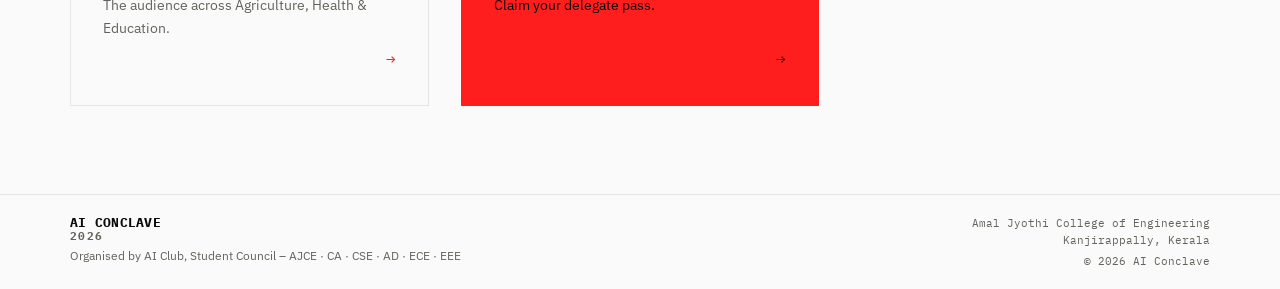
==== commit 0c285ace: "content" ====
--- a/index.html
+++ b/index.html
@@ -15,6 +15,7 @@
 </head>
 <body>
   <a class="skip-link" href="#main">Skip to main content</a>
+  <div class="scroll-progress" id="scroll-progress" aria-hidden="true"></div>
 
   <!-- ==========================================================================
        SITE HEADER — sticky top nav. The site is split one page per section
@@ -155,7 +156,7 @@
     <div class="container footer-grid">
       <div class="footer-org">
         <span class="site-logo">AI CONCLAVE <span class="logo-year">2026</span></span>
-        <p class="footer-departments">Organised by the AI Club &amp; Student Council, Amal Jyothi College of Engineering, Kanjirappally, in association with the Departments of Computer Applications (CA), Computer Science &amp; Engineering (CSE), Artificial Intelligence &amp; Data Science (AD), Electronics &amp; Communication Engineering (ECE) and Electrical &amp; Electronics Engineering (EEE).</p>
+        <p class="footer-departments">Organised by AI Club, Student Council &ndash; AJCE &middot; CA &middot; CSE &middot; AD &middot; ECE &middot; EEE</p>
       </div>
       <div class="footer-meta">
         <p>Amal Jyothi College of Engineering<br />Kanjirappally, Kerala</p>
--- a/style.css
+++ b/style.css
@@ -137,6 +137,20 @@
 .skip-link:focus {
   left: var(--space-md);
   top: var(--space-md);
+}
+
+/* Scroll progress — thin signal-red bar pinned to the very top of the
+   viewport, filled by initScrollProgress() in proportion to scroll
+   position. Purely decorative/aria-hidden, so no fallback needed. */
+.scroll-progress {
+  position: fixed;
+  top: 0;
+  left: 0;
+  width: 0%;
+  height: 3px;
+  background: var(--color-signal);
+  z-index: 150;
+  transition: width 0.1s linear;
 }
 
 /* Visible keyboard focus states throughout the site */
@@ -795,7 +809,7 @@
    8. #footer — SHARED
    -------------------------------------------------------------------------- */
 #footer {
-  padding-block: var(--space-lg);
+  padding-block: var(--space-md);
   border-bottom: none;
 }
 
@@ -812,21 +826,21 @@
 }
 
 .footer-org .site-logo {
-  font-size: 0.85rem;
+  font-size: 0.8rem;
   margin-bottom: var(--space-2xs);
 }
 
 .footer-departments {
-  font-size: 0.78rem;
+  font-size: 0.74rem;
+  line-height: 1.4;
+  color: var(--color-text-soft);
+  margin-bottom: 0;
+}
+
+.footer-meta {
+  font-family: var(--font-display);
+  font-size: 0.7rem;
   line-height: 1.5;
-  color: var(--color-text-soft);
-  margin-bottom: 0;
-}
-
-.footer-meta {
-  font-family: var(--font-display);
-  font-size: 0.72rem;
-  line-height: 1.6;
   color: var(--color-text-soft);
   text-align: right;
 }
